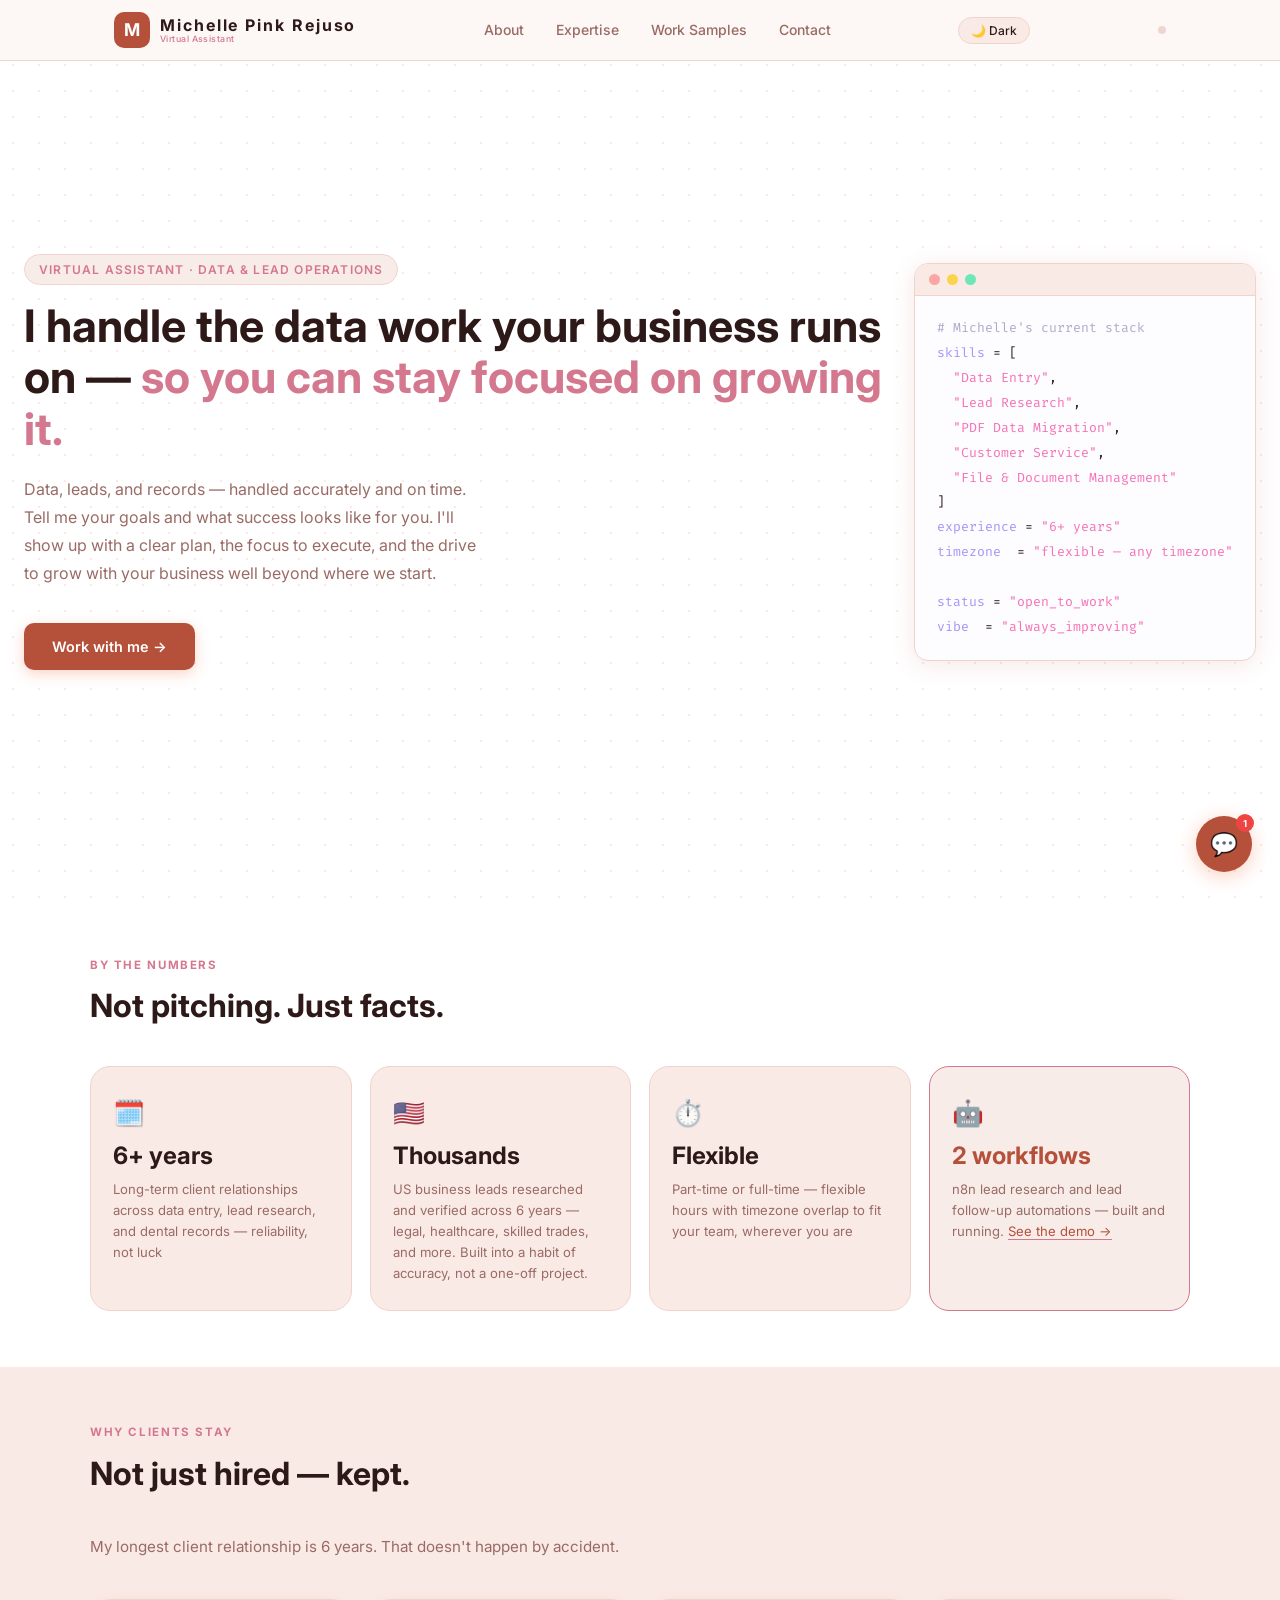
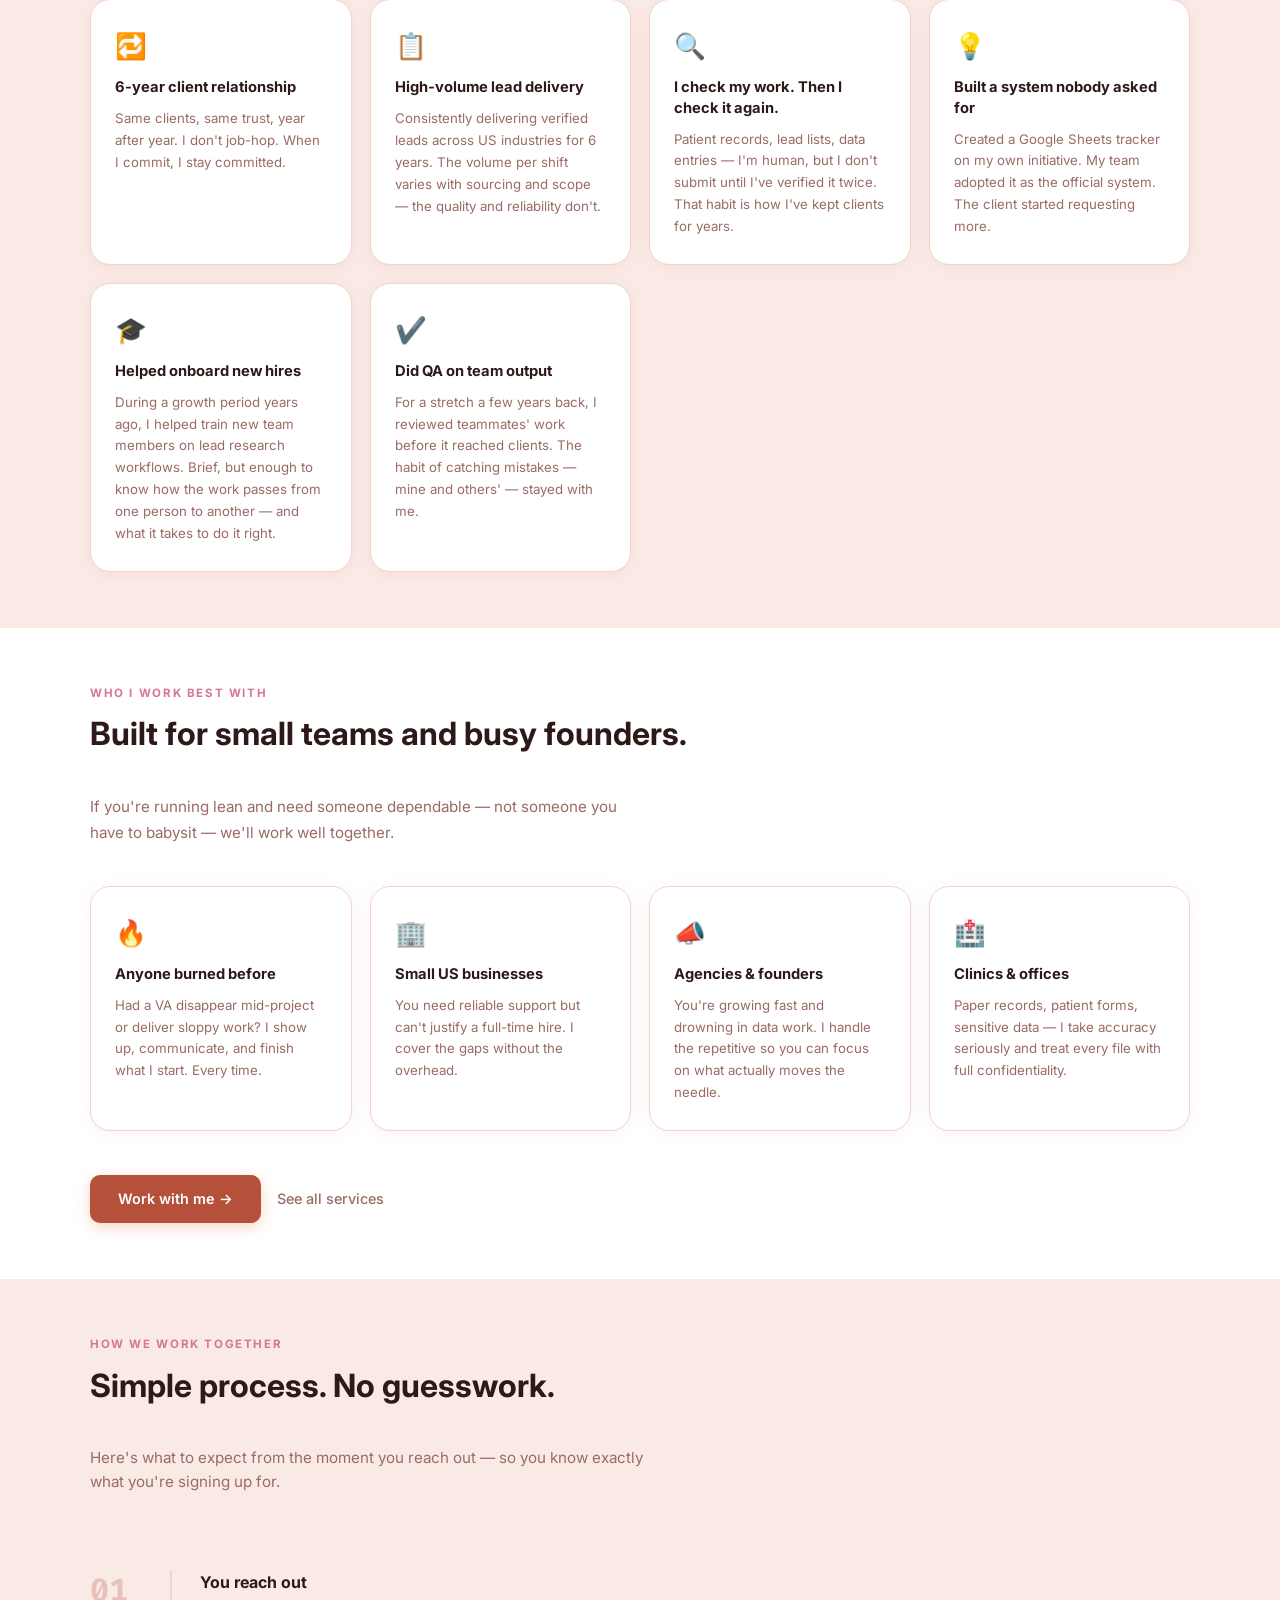
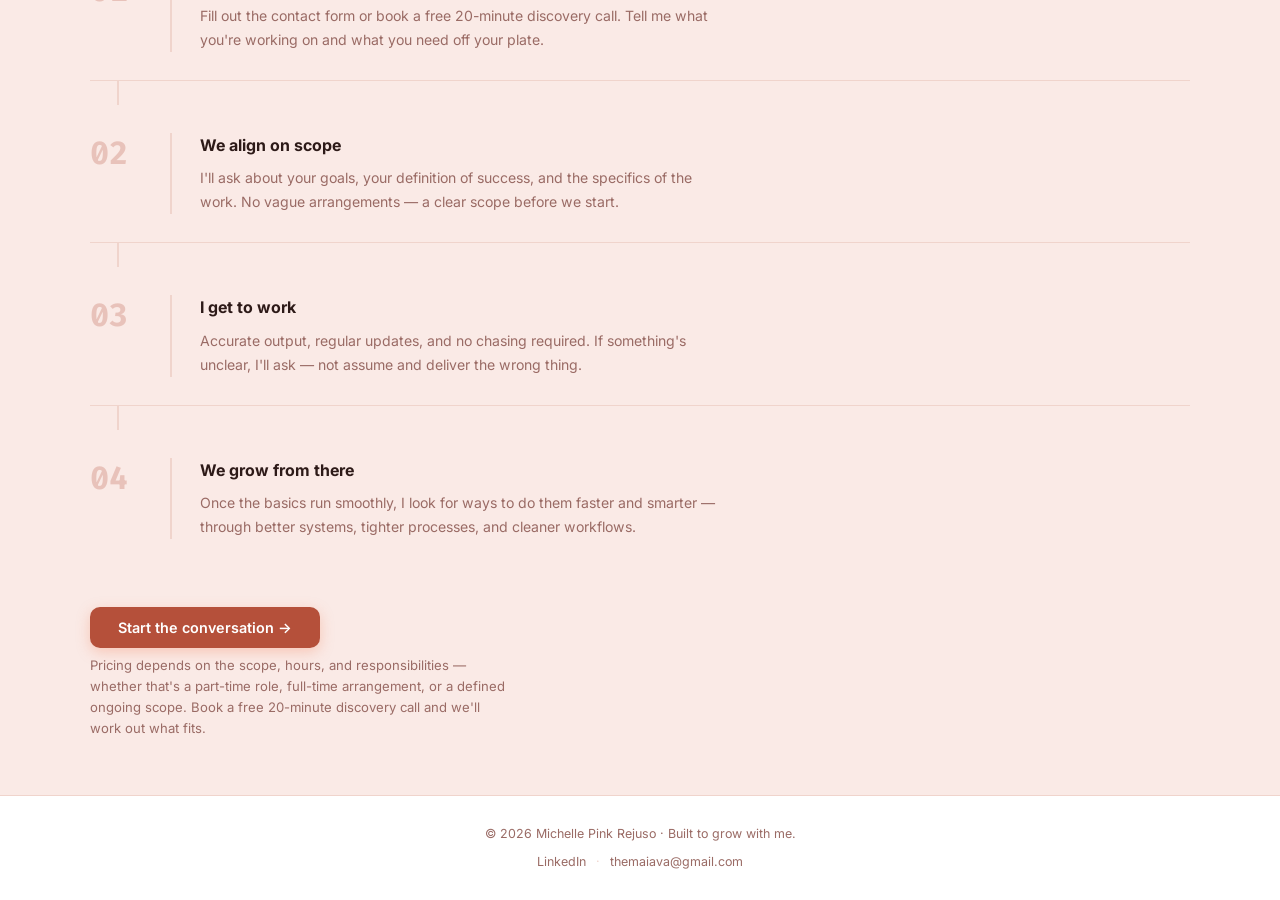
==== index.html @ 0b0278b8 "Update hero h1 copy Co-Authored-By: Claude Sonnet 4.6 <noreply@anthropic.com>" ====
﻿<!DOCTYPE html>
<html lang="en">
<head>
  <meta charset="UTF-8" />
  <meta name="viewport" content="width=device-width, initial-scale=1.0" />
  <title>Michelle Pink Rejuso — Virtual Assistant</title>
  <meta name="description" content="Virtual Assistant with 6+ years in data entry, lead research, and records management. Reliable, detail-oriented, and available for US clients. Based in the Philippines." />
  <link rel="stylesheet" href="style.css" />
  <link rel="preconnect" href="https://fonts.googleapis.com" />
  <link href="https://fonts.googleapis.com/css2?family=Inter:wght@300;400;500;600;700&family=Fira+Code:wght@400;500&display=swap" rel="stylesheet" />
  <!-- Google tag (gtag.js) -->
  <script async src="https://www.googletagmanager.com/gtag/js?id=G-F08LJ9TCK3"></script>
  <script>
    window.dataLayer = window.dataLayer || [];
    function gtag(){dataLayer.push(arguments);}
    gtag('js', new Date());
    gtag('config', 'G-F08LJ9TCK3');
  </script>
</head>
<body>

  <nav>
    <div class="nav-inner">
      <a href="index.html" class="logo">
        <span class="logo-mark">M</span>
        <span class="logo-text">
          <span class="logo-name">Michelle Pink Rejuso</span>
          <span class="logo-sub">Virtual Assistant</span>
        </span>
      </a>
      <ul>
        <li><a href="about.html">About</a></li>
        <li><a href="services.html">Expertise</a></li>
        <li><a href="works.html">Work Samples</a></li>
        <li><a href="contact.html">Contact</a></li>
      </ul>
      <button class="theme-toggle" id="theme-toggle">🌙 Dark</button>
      <button class="nav-hamburger" id="nav-hamburger" aria-label="Toggle menu">☰</button>
      <a href="journey.html" class="journey-secret-link" aria-hidden="true" tabindex="-1" title=""></a>
    </div>
  </nav>

  <section id="hero">
    <div class="hero-inner">
      <p class="hero-tag">Virtual Assistant · Data &amp; Lead Operations</p>
      <h1>I handle the data work your business runs on — <span class="accent">so you can stay focused on growing it.</span></h1>
      <p class="hero-sub">
        Data, leads, and records — handled accurately and on time. Tell me your goals and what success looks like for you.
        I'll show up with a clear plan, the focus to execute, and the drive to grow with your business well beyond where we start.
      </p>
      <div class="hero-cta">
        <a href="contact.html" class="btn-primary">Work with me →</a>
      </div>
    </div>
    <div class="hero-visual" aria-hidden="true">
      <div class="terminal">
        <div class="terminal-bar"><span></span><span></span><span></span></div>
        <pre class="terminal-body"><span class="t-comment"># Michelle's current stack</span>
<span class="t-key">skills</span> = [
  <span class="t-str">"Data Entry"</span>,
  <span class="t-str">"Lead Research"</span>,
  <span class="t-str">"PDF Data Migration"</span>,
  <span class="t-str">"Customer Service"</span>,
  <span class="t-str">"File &amp; Document Management"</span>
]
<span class="t-key">experience</span> = <span class="t-str">"6+ years"</span>
<span class="t-key">timezone</span>  = <span class="t-str">"flexible — any timezone"</span>

<span class="t-key">status</span> = <span class="t-str">"open_to_work"</span>
<span class="t-key">vibe</span>  = <span class="t-str">"always_improving"</span></pre>
      </div>
    </div>
  </section>

  <!-- BY THE NUMBERS -->
  <section id="numbers">
    <div class="section-inner">
      <p class="section-label">By the numbers</p>
      <h2>Not pitching. Just facts.</h2>
      <div class="numbers-grid">
        <div class="number-card">
          <span class="number-icon">🗓️</span>
          <span class="number-val">6+ years</span>
          <span class="number-desc">Long-term client relationships across data entry, lead research, and dental records — reliability, not luck</span>
        </div>
        <div class="number-card">
          <span class="number-icon">🇺🇸</span>
          <span class="number-val">Thousands</span>
          <span class="number-desc">US business leads researched and verified across 6 years — legal, healthcare, skilled trades, and more. Built into a habit of accuracy, not a one-off project.</span>
        </div>
        <div class="number-card">
          <span class="number-icon">⏱️</span>
          <span class="number-val">Flexible</span>
          <span class="number-desc">Part-time or full-time — flexible hours with timezone overlap to fit your team, wherever you are</span>
        </div>
        <div class="number-card accent-num-card">
          <span class="number-icon">🤖</span>
          <span class="number-val">2 workflows</span>
          <span class="number-desc">n8n lead research and lead follow-up automations — built and running. <a href="journey.html" class="inline-link">See the demo →</a></span>
        </div>
      </div>
    </div>
  </section>

  <!-- WHY CLIENTS STAY -->
  <section id="proof">
    <div class="section-inner">
      <p class="section-label">Why clients stay</p>
      <h2>Not just hired — kept.</h2>
      <p class="proof-sub">My longest client relationship is 6 years. That doesn't happen by accident.</p>
      <div class="proof-grid">

        <div class="proof-card">
          <span class="proof-icon">🔁</span>
          <h3>6-year client relationship</h3>
          <p>Same clients, same trust, year after year. I don't job-hop. When I commit, I stay committed.</p>
        </div>

        <div class="proof-card">
          <span class="proof-icon">📋</span>
          <h3>High-volume lead delivery</h3>
          <p>Consistently delivering verified leads across US industries for 6 years. The volume per shift varies with sourcing and scope — the quality and reliability don't.</p>
        </div>

        <div class="proof-card">
          <span class="proof-icon">🔍</span>
          <h3>I check my work. Then I check it again.</h3>
          <p>Patient records, lead lists, data entries — I'm human, but I don't submit until I've verified it twice. That habit is how I've kept clients for years.</p>
        </div>

        <div class="proof-card">
          <span class="proof-icon">💡</span>
          <h3>Built a system nobody asked for</h3>
          <p>Created a Google Sheets tracker on my own initiative. My team adopted it as the official system. The client started requesting more.</p>
        </div>

        <div class="proof-card">
          <span class="proof-icon">🎓</span>
          <h3>Helped onboard new hires</h3>
          <p>During a growth period years ago, I helped train new team members on lead research workflows. Brief, but enough to know how the work passes from one person to another — and what it takes to do it right.</p>
        </div>

        <div class="proof-card">
          <span class="proof-icon">✔️</span>
          <h3>Did QA on team output</h3>
          <p>For a stretch a few years back, I reviewed teammates' work before it reached clients. The habit of catching mistakes — mine and others' — stayed with me.</p>
        </div>

      </div>
    </div>
  </section>

  <!-- WHO I WORK BEST WITH -->
  <section id="fit">
    <div class="section-inner">
      <p class="section-label">Who I work best with</p>
      <h2>Built for small teams and busy founders.</h2>
      <p class="fit-sub">If you're running lean and need someone dependable — not someone you have to babysit — we'll work well together.</p>
      <div class="fit-grid">

        <div class="fit-card">
          <span class="fit-icon">🔥</span>
          <h3>Anyone burned before</h3>
          <p>Had a VA disappear mid-project or deliver sloppy work? I show up, communicate, and finish what I start. Every time.</p>
        </div>

        <div class="fit-card">
          <span class="fit-icon">🏢</span>
          <h3>Small US businesses</h3>
          <p>You need reliable support but can't justify a full-time hire. I cover the gaps without the overhead.</p>
        </div>

        <div class="fit-card">
          <span class="fit-icon">📣</span>
          <h3>Agencies &amp; founders</h3>
          <p>You're growing fast and drowning in data work. I handle the repetitive so you can focus on what actually moves the needle.</p>
        </div>

        <div class="fit-card">
          <span class="fit-icon">🏥</span>
          <h3>Clinics &amp; offices</h3>
          <p>Paper records, patient forms, sensitive data — I take accuracy seriously and treat every file with full confidentiality.</p>
        </div>

      </div>
      <div class="fit-cta">
        <a href="contact.html" class="btn-primary">Work with me →</a>
        <a href="services.html" class="btn-ghost">See all services</a>
      </div>
    </div>
  </section>

  <!-- HOW WE WORK TOGETHER -->
  <section id="process">
    <div class="section-inner">
      <p class="section-label">How we work together</p>
      <h2>Simple process. No guesswork.</h2>
      <p class="process-sub">Here's what to expect from the moment you reach out — so you know exactly what you're signing up for.</p>
      <div class="process-steps">

        <div class="process-step">
          <div class="step-num">01</div>
          <div class="step-body">
            <h3>You reach out</h3>
            <p>Fill out the contact form or book a free 20-minute discovery call. Tell me what you're working on and what you need off your plate.</p>
          </div>
        </div>

        <div class="process-connector" aria-hidden="true"></div>

        <div class="process-step">
          <div class="step-num">02</div>
          <div class="step-body">
            <h3>We align on scope</h3>
            <p>I'll ask about your goals, your definition of success, and the specifics of the work. No vague arrangements — a clear scope before we start.</p>
          </div>
        </div>

        <div class="process-connector" aria-hidden="true"></div>

        <div class="process-step">
          <div class="step-num">03</div>
          <div class="step-body">
            <h3>I get to work</h3>
            <p>Accurate output, regular updates, and no chasing required. If something's unclear, I'll ask — not assume and deliver the wrong thing.</p>
          </div>
        </div>

        <div class="process-connector" aria-hidden="true"></div>

        <div class="process-step">
          <div class="step-num">04</div>
          <div class="step-body">
            <h3>We grow from there</h3>
            <p>Once the basics run smoothly, I look for ways to do them faster and smarter — through better systems, tighter processes, and cleaner workflows.</p>
          </div>
        </div>

      </div>
      <div class="process-cta">
        <a href="contact.html" class="btn-primary">Start the conversation →</a>
        <p class="rates-note">Pricing depends on the scope, hours, and responsibilities — whether that's a part-time role, full-time arrangement, or a defined ongoing scope. Book a free 20-minute discovery call and we'll work out what fits.</p>
      </div>
    </div>
  </section>

  <footer>
    <p>© 2026 Michelle Pink Rejuso · Built to grow with me.</p>
    <p class="footer-links">
      <a href="https://www.linkedin.com/in/michelle-pink-achumbre-rejuso-9a9830146" target="_blank" rel="noopener" class="footer-link">LinkedIn</a>
      <span class="footer-sep">·</span>
      <a href="mailto:themaiava@gmail.com" class="footer-link">themaiava@gmail.com</a>
    </p>
  </footer>

  <script src="js/theme.js"></script>
  <script src="js/nav.js"></script>
  <script src="js/chatbot.js"></script>
</body>
</html>
---- style.css ----
/* === RESET & BASE === */
*, *::before, *::after { box-sizing: border-box; margin: 0; padding: 0; }

:root {
  --bg:        #ffffff;
  --bg2:       #ffffff;
  --bg3:       #faeae6;
  --border:    #f0d4cc;
  --accent:    #b5503a;
  --accent2:   #d4788f;
  --accent-bg: #f8ece9;
  --green:     #6ee7b7;
  --green-bg:  #d1fae5;
  --amber:     #fcd34d;
  --amber-bg:  #fef9c3;
  --pink:      #fca5a5;
  --pink-bg:   #fee2e2;
  --text:      #2d1a18;
  --muted:     #9a6b65;
  --radius:    14px;
  --radius-lg: 20px;
  --shadow:    0 2px 16px rgba(181, 80, 58, 0.07);
  --shadow-md: 0 4px 24px rgba(181, 80, 58, 0.13);
}

[data-theme="dark"] {
  --bg:        #1c1210;
  --bg2:       #261816;
  --bg3:       #301e1b;
  --border:    #3d2820;
  --accent:    #d4694f;
  --accent2:   #d4788f;
  --accent-bg: #2d1f1a;
  --text:      #f5ede9;
  --muted:     #b08880;
  --shadow:    0 2px 16px rgba(0,0,0,0.3);
  --shadow-md: 0 4px 24px rgba(0,0,0,0.4);
}

html { scroll-behavior: smooth; }

body {
  font-family: 'Inter', sans-serif;
  background-color: var(--bg);
  background-image: radial-gradient(circle, rgba(244, 132, 95, 0.18) 1px, transparent 1px);
  background-size: 26px 26px;
  color: var(--text);
  line-height: 1.6;
  font-size: 16px;
}
[data-theme="dark"] body {
  background-image: radial-gradient(circle, rgba(212, 105, 79, 0.12) 1px, transparent 1px);
}

a { color: inherit; text-decoration: none; }

/* === NAV === */
nav {
  position: fixed;
  top: 0; left: 0; right: 0;
  z-index: 100;
  background: rgba(253, 246, 244, 0.88);
  backdrop-filter: blur(14px);
  border-bottom: 1px solid var(--border);
  transition: background 0.3s;
}
[data-theme="dark"] nav {
  background: rgba(28, 18, 16, 0.92);
}
[data-theme="dark"] .kanban-card {
  background: #3a2420;
  border-left-width: 3px;
  border: 1px solid #4d2e28;
  border-left-width: 3px;
}
[data-theme="dark"] .done-card     { border-left-color: var(--green); }
[data-theme="dark"] .progress-card { border-left-color: var(--accent2); }
[data-theme="dark"] .next-card     { border-left-color: var(--amber); }
[data-theme="dark"] .tools-panel {
  background: #3a2420;
  border-color: #4d2e28;
}
[data-theme="dark"] .milestone-box {
  background: #3d2228;
  border-color: var(--accent2);
}
[data-theme="dark"] .tool-bar-wrap {
  background: #4d2e28;
}

.nav-inner {
  max-width: 1100px;
  margin: 0 auto;
  padding: 0 24px;
  height: 60px;
  display: flex;
  align-items: center;
  justify-content: space-between;
}

.logo {
  display: flex;
  flex-direction: row;
  align-items: center;
  gap: 10px;
  color: var(--text);
  text-decoration: none;
}
.logo-mark {
  width: 36px;
  height: 36px;
  background: var(--accent);
  color: #fff;
  border-radius: 10px;
  display: flex;
  align-items: center;
  justify-content: center;
  font-weight: 700;
  font-size: 1.1rem;
  letter-spacing: 0;
  flex-shrink: 0;
}
.logo-text {
  display: flex;
  flex-direction: column;
  line-height: 1.15;
}
.logo-name {
  font-weight: 700;
  font-size: 1rem;
  letter-spacing: 0.12em;
  color: var(--text);
}
.logo-sub {
  font-size: 0.55rem;
  font-weight: 500;
  letter-spacing: 0.05em;
  color: var(--accent2);
}

nav ul {
  list-style: none;
  display: flex;
  gap: 32px;
}

nav ul a {
  font-size: 0.875rem;
  color: var(--muted);
  transition: color 0.2s;
  font-weight: 500;
}
nav ul a:hover { color: var(--text); }

/* === SECTIONS === */
section { padding: 56px 24px; }
section:first-of-type { padding-top: 96px; }

.section-inner {
  max-width: 1100px;
  margin: 0 auto;
}

.section-label {
  font-size: 0.72rem;
  font-weight: 700;
  letter-spacing: 0.14em;
  text-transform: uppercase;
  color: var(--accent2);
  margin-bottom: 12px;
}

h2 {
  font-size: clamp(1.5rem, 3vw, 2rem);
  font-weight: 700;
  line-height: 1.25;
  margin-bottom: 40px;
  color: var(--text);
}

/* === HERO === */
#hero {
  min-height: 100vh;
  display: flex;
  align-items: center;
  padding-top: 80px;
}

#hero .section-inner {
  display: grid;
  grid-template-columns: 1fr 1fr;
  gap: 60px;
  align-items: center;
  width: 100%;
}

.hero-tag {
  font-size: 0.75rem;
  font-weight: 600;
  letter-spacing: 0.1em;
  text-transform: uppercase;
  color: var(--accent2);
  margin-bottom: 16px;
  display: inline-block;
  background: var(--accent-bg);
  border: 1px solid var(--border);
  padding: 5px 14px;
  border-radius: 20px;
}

#hero h1 {
  font-size: clamp(2rem, 4vw, 2.8rem);
  font-weight: 700;
  line-height: 1.15;
  margin-bottom: 20px;
  color: var(--text);
}

.accent { color: var(--accent2); }

.hero-sub {
  color: var(--muted);
  font-size: 1rem;
  max-width: 460px;
  margin-bottom: 36px;
  line-height: 1.75;
}

.hero-cta { display: flex; gap: 16px; flex-wrap: wrap; align-items: center; }

.journey-secret-link {
  display: block;
  width: 8px;
  height: 8px;
  border-radius: 50%;
  background: var(--accent);
  opacity: 0.2;
  flex-shrink: 0;
  transition: opacity 0.2s;
}
.journey-secret-link:hover { opacity: 0.6; }

.btn-primary {
  background: var(--accent);
  color: #fff;
  padding: 12px 28px;
  border-radius: 10px;
  font-weight: 600;
  font-size: 0.9rem;
  transition: background 0.2s, transform 0.15s, box-shadow 0.2s;
  box-shadow: 0 4px 14px rgba(244, 132, 95, 0.35);
}
.btn-primary:hover {
  background: #9a3d28;
  transform: translateY(-1px);
  box-shadow: 0 6px 20px rgba(181, 80, 58, 0.45);
}

.btn-ghost {
  color: var(--muted);
  padding: 12px 4px;
  font-size: 0.9rem;
  font-weight: 500;
  border-bottom: 1px solid transparent;
  transition: color 0.2s, border-color 0.2s;
}
.btn-ghost:hover { color: var(--text); border-color: var(--muted); }

/* === TERMINAL === */
.terminal {
  background: #fdfcff;
  border: 1.5px solid var(--border);
  border-radius: var(--radius);
  overflow: hidden;
  box-shadow: var(--shadow-md);
}

.terminal-bar {
  background: var(--bg3);
  padding: 10px 14px;
  display: flex;
  gap: 7px;
  border-bottom: 1px solid var(--border);
}
.terminal-bar span {
  width: 11px; height: 11px;
  border-radius: 50%;
}
.terminal-bar span:nth-child(1) { background: #fca5a5; }
.terminal-bar span:nth-child(2) { background: var(--amber); }
.terminal-bar span:nth-child(3) { background: var(--green); }

.terminal-body {
  font-family: 'Fira Code', monospace;
  font-size: 0.82rem;
  line-height: 1.9;
  padding: 20px 22px;
  color: var(--text);
}

.t-comment { color: #b0aac8; }
.t-key     { color: #a594f9; }
.t-str     { color: #f472b6; }

/* === ABOUT === */
#about { background: var(--bg2); }

.about-grid {
  display: grid;
  grid-template-columns: 200px 1fr 1fr;
  gap: 48px;
  align-items: start;
}

/* Photo */
.about-left { display: flex; justify-content: center; }

.photo-wrap {
  width: 170px;
  height: 170px;
  border-radius: 50%;
  overflow: hidden;
  border: 3px solid var(--border);
  flex-shrink: 0;
  box-shadow: var(--shadow);
}

.photo-wrap img {
  width: 100%;
  height: 100%;
  object-fit: cover;
  display: block;
}

.photo-placeholder {
  width: 100%;
  height: 100%;
  background: var(--accent-bg);
  display: flex;
  flex-direction: column;
  align-items: center;
  justify-content: center;
  gap: 6px;
}

.photo-initials {
  font-size: 1.6rem;
  font-weight: 700;
  color: var(--accent);
  letter-spacing: 0.05em;
}

.photo-hint {
  font-size: 0.62rem;
  color: var(--accent2);
  text-transform: uppercase;
  letter-spacing: 0.09em;
  font-weight: 600;
}

.about-intro {
  color: var(--muted);
  font-size: 1rem;
  line-height: 1.75;
  max-width: 620px;
  margin-bottom: 40px;
}

.about-text p {
  color: var(--muted);
  line-height: 1.8;
  margin-bottom: 16px;
  font-size: 0.95rem;
}

.stats-grid {
  display: grid;
  grid-template-columns: 1fr 1fr;
  gap: 14px;
}

.stat-card {
  background: var(--bg3);
  border: 1.5px solid var(--border);
  border-radius: var(--radius);
  padding: 20px;
  display: flex;
  flex-direction: column;
  gap: 4px;
}

.stat-card.accent-card {
  border-color: var(--accent2);
  background: var(--accent-bg);
}

.stat-num {
  font-size: 1.7rem;
  font-weight: 700;
  color: var(--text);
}

.accent-card .stat-num { color: var(--accent); }

.stat-label {
  font-size: 0.72rem;
  color: var(--muted);
  font-weight: 600;
  text-transform: uppercase;
  letter-spacing: 0.05em;
}

/* === SERVICES === */
.services-intro {
  color: var(--muted);
  max-width: 580px;
  line-height: 1.75;
  font-size: 0.95rem;
  margin-bottom: 40px;
}

.services-note {
  display: flex;
  align-items: flex-start;
  gap: 12px;
  background: var(--bg3);
  border: 1.5px solid var(--border);
  border-radius: var(--radius);
  padding: 16px 20px;
  margin-top: 32px;
  font-size: 0.87rem;
  color: var(--muted);
  line-height: 1.6;
}

.note-icon { font-size: 1.1rem; flex-shrink: 0; }

.services-grid {
  display: grid;
  grid-template-columns: repeat(5, 1fr);
  gap: 18px;
}

@media (max-width: 1100px) {
  .services-grid {
    grid-template-columns: repeat(3, 1fr);
  }
}

@media (max-width: 700px) {
  .services-grid {
    grid-template-columns: repeat(2, 1fr);
  }
}

@media (max-width: 480px) {
  .services-grid {
    grid-template-columns: 1fr;
  }
}

.service-card {
  background: var(--bg2);
  border: 1.5px solid var(--border);
  border-radius: var(--radius-lg);
  padding: 26px;
  display: flex;
  flex-direction: column;
  gap: 10px;
  transition: border-color 0.2s, transform 0.2s, box-shadow 0.2s;
  box-shadow: var(--shadow);
}

.service-card:hover {
  transform: translateY(-3px);
  box-shadow: var(--shadow-md);
}
.service-card.available:hover { border-color: var(--green); }
.service-card.coming:hover    { border-color: var(--amber); }
.service-card.ai:hover        { border-color: var(--accent); }

.service-icon { font-size: 1.6rem; }

.service-card h3 {
  font-size: 0.95rem;
  font-weight: 600;
  color: var(--text);
}

.service-card p {
  color: var(--muted);
  font-size: 0.85rem;
  line-height: 1.65;
  flex: 1;
}

.badge {
  display: inline-block;
  padding: 4px 12px;
  border-radius: 20px;
  font-size: 0.7rem;
  font-weight: 700;
  letter-spacing: 0.05em;
  text-transform: uppercase;
  width: fit-content;
  margin-top: 4px;
}

.available-badge  { background: var(--green-bg);  color: #059669; }
.coming-badge     { background: var(--amber-bg);  color: #b45309; }
.ai-badge         { background: var(--accent-bg); color: #c2440e; }
.building-badge   { background: var(--amber-bg);  color: #b45309; }

/* === JOURNEY === */
#journey { background: var(--bg3); }

.journey-day-badge {
  display: inline-flex;
  align-items: baseline;
  gap: 8px;
  background: var(--accent-bg);
  border: 1.5px solid var(--border);
  border-left: 4px solid var(--accent);
  border-radius: var(--radius);
  padding: 10px 18px;
  margin-bottom: 44px;
}
.journey-day-num {
  font-size: 1.4rem;
  font-weight: 700;
  color: var(--accent);
  font-family: 'Fira Code', monospace;
}
.journey-day-label {
  font-size: 0.82rem;
  color: var(--muted);
}

.journey-intro {
  color: var(--muted);
  max-width: 520px;
  margin-bottom: 20px;
  line-height: 1.7;
  font-size: 0.95rem;
}

.journey-layout {
  display: grid;
  grid-template-columns: 1fr 340px;
  gap: 28px;
  align-items: start;
  margin-bottom: 52px;
}

.progress-board h3,
.tools-panel h3,
.log-section h3 {
  font-size: 0.7rem;
  font-weight: 700;
  color: var(--muted);
  margin-bottom: 18px;
  text-transform: uppercase;
  letter-spacing: 0.1em;
}

.kanban {
  display: grid;
  grid-template-columns: repeat(3, 1fr);
  gap: 14px;
}

.kanban-col-header {
  font-size: 0.72rem;
  font-weight: 700;
  padding: 5px 10px;
  border-radius: 8px;
  margin-bottom: 12px;
  letter-spacing: 0.05em;
}

.done-header     { background: var(--green-bg); color: #059669; }
.progress-header { background: #f8b4cc; color: #7d1f45; }
.next-header     { background: var(--amber-bg);  color: #b45309; }

.kanban-cards { display: flex; flex-direction: column; gap: 10px; }

.kanban-card {
  background: var(--bg2);
  border-radius: 10px;
  padding: 14px;
  border-left: 3px solid transparent;
  font-size: 0.83rem;
  line-height: 1.5;
  color: var(--text);
  box-shadow: var(--shadow);
}

.done-card     { border-left-color: var(--green); }
.progress-card { border-left-color: var(--accent); }
.next-card     { border-left-color: var(--amber); }

.card-tag {
  display: inline-block;
  font-size: 0.65rem;
  font-weight: 700;
  text-transform: uppercase;
  letter-spacing: 0.08em;
  color: var(--muted);
  margin-bottom: 6px;
}

/* Tools panel */
.tools-panel {
  background: var(--bg2);
  border: 1.5px solid var(--border);
  border-radius: var(--radius-lg);
  padding: 26px;
  box-shadow: var(--shadow);
}

.tool-list { display: flex; flex-direction: column; gap: 16px; margin-bottom: 26px; }

.tool-row {
  display: grid;
  grid-template-columns: 1fr auto;
  gap: 8px;
  align-items: center;
}

.tool-name {
  font-size: 0.82rem;
  font-weight: 500;
  color: var(--text);
  grid-column: 1;
  grid-row: 1;
}

.tool-bar-wrap {
  grid-column: 1;
  grid-row: 2;
  background: var(--bg3);
  border-radius: 4px;
  height: 5px;
  overflow: hidden;
}

.tool-bar {
  height: 100%;
  background: linear-gradient(90deg, var(--accent), var(--accent2));
  border-radius: 4px;
  transition: width 1s ease;
}

.tool-pct {
  grid-column: 2;
  grid-row: 1 / 3;
  font-size: 0.68rem;
  color: var(--muted);
  font-weight: 600;
  white-space: nowrap;
  align-self: center;
}
.tool-status-strong {
  font-size: 0.7rem;
  font-weight: 700;
  color: var(--accent);
  background: var(--accent-bg);
  border: 1.5px solid var(--border);
  border-radius: 20px;
  padding: 3px 10px;
  white-space: nowrap;
  align-self: center;
  margin-left: auto;
}
.tool-status-active {
  font-size: 0.7rem;
  font-weight: 600;
  color: #16a34a;
  background: var(--green-bg);
  border: 1.5px solid var(--green);
  border-radius: 20px;
  padding: 3px 10px;
  white-space: nowrap;
  align-self: center;
  margin-left: auto;
}
.tool-status-learning {
  font-size: 0.7rem;
  font-weight: 600;
  color: var(--muted);
  background: var(--bg3);
  border: 1.5px solid var(--border);
  border-radius: 20px;
  padding: 3px 10px;
  white-space: nowrap;
  align-self: center;
  margin-left: auto;
}

.milestone-box {
  border: 1.5px dashed var(--accent2);
  border-radius: 12px;
  padding: 16px;
  background: var(--accent-bg);
}

.milestone-label {
  font-size: 0.68rem;
  font-weight: 700;
  text-transform: uppercase;
  letter-spacing: 0.09em;
  color: var(--accent);
  margin-bottom: 6px;
}

.milestone-text {
  font-size: 0.83rem;
  color: var(--muted);
  line-height: 1.5;
}

/* Log */
.log-section { border-top: 1.5px solid var(--border); padding-top: 40px; }

.log-entries {
  display: flex;
  flex-direction: column;
  max-height: 420px;
  overflow-y: auto;
  border: 1.5px solid var(--border);
  border-radius: var(--radius);
  padding: 20px 24px;
  background: var(--bg);
  scrollbar-width: thin;
  scrollbar-color: var(--border) transparent;
}

.log-entry {
  display: grid;
  grid-template-columns: 110px 20px 1fr;
  gap: 12px;
  align-items: start;
  padding: 18px 0;
  border-bottom: 1px solid var(--border);
}

.log-date {
  font-size: 0.72rem;
  color: var(--muted);
  font-family: 'Fira Code', monospace;
  padding-top: 2px;
  font-weight: 500;
}

.log-dot {
  width: 9px; height: 9px;
  background: var(--accent);
  border-radius: 50%;
  margin-top: 5px;
  box-shadow: 0 0 0 3px var(--accent-bg);
}

.log-content { font-size: 0.88rem; line-height: 1.6; color: var(--muted); }
.log-content strong { color: var(--text); }

.log-note {
  margin-top: 18px;
  font-size: 0.78rem;
  color: var(--muted);
  font-style: italic;
}

/* === CONTACT === */
.contact-inner { text-align: center; }
.contact-inner h2 { margin-bottom: 14px; }

.contact-sub {
  color: var(--muted);
  max-width: 460px;
  margin: 0 auto 44px;
  line-height: 1.7;
  font-size: 0.95rem;
}

.contact-links {
  display: flex;
  gap: 16px;
  justify-content: center;
  flex-wrap: wrap;
}

.contact-card {
  display: flex;
  align-items: center;
  gap: 14px;
  background: var(--bg2);
  border: 1.5px solid var(--border);
  border-radius: var(--radius);
  padding: 18px 24px;
  transition: border-color 0.2s, transform 0.2s, box-shadow 0.2s;
  text-align: left;
  min-width: 210px;
  box-shadow: var(--shadow);
}

.contact-card:hover {
  border-color: var(--accent2);
  transform: translateY(-2px);
  box-shadow: var(--shadow-md);
}

.contact-icon { font-size: 1.3rem; }

.contact-card strong { display: block; font-size: 0.88rem; margin-bottom: 2px; color: var(--text); }
.contact-card p { font-size: 0.76rem; color: var(--muted); }

/* === FOOTER === */
footer {
  text-align: center;
  padding: 28px 24px;
  border-top: 1.5px solid var(--border);
  font-size: 0.78rem;
  color: var(--muted);
  background: var(--bg2);
}
.footer-links {
  margin-top: 8px;
  display: flex;
  justify-content: center;
  align-items: center;
  gap: 10px;
}
.footer-link {
  color: var(--muted);
  text-decoration: none;
  transition: color 0.15s;
}
.footer-link:hover { color: var(--accent, #f4845f); }
.footer-sep { color: var(--border); }

/* === CONTACT PAGE === */
.contact-page-grid {
  display: grid;
  grid-template-columns: 1fr 340px;
  gap: 40px;
  align-items: start;
}

.form-heading {
  font-size: 0.75rem;
  font-weight: 700;
  text-transform: uppercase;
  letter-spacing: 0.1em;
  color: var(--muted);
  margin-bottom: 20px;
}

/* Form */
.contact-form { display: flex; flex-direction: column; gap: 20px; }

.form-row { display: flex; gap: 16px; }
.form-row.two-col > * { flex: 1; }

.form-group { display: flex; flex-direction: column; gap: 7px; }

.form-group label {
  font-size: 0.82rem;
  font-weight: 600;
  color: var(--text);
}

.required { color: var(--accent); }
.optional { color: var(--muted); font-weight: 400; font-size: 0.75rem; }

.form-group input,
.form-group textarea {
  background: var(--bg2);
  border: 1.5px solid var(--border);
  border-radius: 10px;
  padding: 11px 14px;
  font-size: 0.87rem;
  font-family: 'Inter', sans-serif;
  color: var(--text);
  outline: none;
  transition: border-color 0.2s, box-shadow 0.2s;
  width: 100%;
}

.form-group input::placeholder,
.form-group textarea::placeholder { color: #c4a99e; }

.form-group input:focus,
.form-group textarea:focus {
  border-color: var(--accent);
  box-shadow: 0 0 0 3px rgba(244, 132, 95, 0.12);
}

.form-group textarea { resize: vertical; min-height: 130px; }

/* Dropdown */
.form-group select {
  background: var(--bg2);
  border: 1.5px solid var(--border);
  border-radius: 10px;
  padding: 11px 14px;
  font-size: 0.87rem;
  font-family: 'Inter', sans-serif;
  color: var(--text);
  outline: none;
  transition: border-color 0.2s, box-shadow 0.2s;
  width: 100%;
  cursor: pointer;
  appearance: none;
  background-image: url("data:image/svg+xml,%3Csvg xmlns='http://www.w3.org/2000/svg' width='16' height='16' viewBox='0 0 24 24' fill='none' stroke='%239a7b72' stroke-width='2'%3E%3Cpolyline points='6 9 12 15 18 9'%3E%3C/polyline%3E%3C/svg%3E");
  background-repeat: no-repeat;
  background-position: right 14px center;
  padding-right: 40px;
}

.form-group select:focus {
  border-color: var(--accent);
  box-shadow: 0 0 0 3px rgba(244, 132, 95, 0.12);
}

.form-group select option[value=""][disabled] { color: #c4a99e; }

.form-submit { align-self: flex-start; margin-top: 4px; }

.form-success {
  display: none;
  background: var(--green-bg);
  border: 1.5px solid var(--green);
  color: #065f46;
  border-radius: 12px;
  padding: 16px 20px;
  font-size: 0.88rem;
  font-weight: 600;
}

/* Sidebar */
.contact-sidebar { display: flex; flex-direction: column; gap: 20px; }

.sidebar-block { display: flex; flex-direction: column; }

.contact-links-stack { display: flex; flex-direction: column; gap: 10px; }

.contact-links-stack .contact-card { min-width: unset; }

/* Availability card */
.availability-card {
  background: var(--bg2);
  border: 1.5px solid var(--border);
  border-radius: var(--radius-lg);
  padding: 24px;
  display: flex;
  flex-direction: column;
  gap: 14px;
}

.avail-schedule {
  display: flex;
  flex-direction: column;
  gap: 6px;
}

.avail-row {
  display: flex;
  align-items: center;
  justify-content: space-between;
  padding: 6px 0;
  border-bottom: 1px solid var(--border);
  font-size: 0.83rem;
}

.avail-row:last-child { border-bottom: none; }

.avail-row.off .avail-day,
.avail-row.off .avail-hours {
  color: var(--muted);
}

.avail-days {
  display: flex;
  align-items: center;
  gap: 8px;
}

.avail-day { font-weight: 500; }

.avail-hours {
  color: var(--muted);
  font-size: 0.78rem;
}

.avail-dot {
  width: 8px;
  height: 8px;
  border-radius: 50%;
  flex-shrink: 0;
}

.avail-dot.green {
  background: #22c55e;
  box-shadow: 0 0 0 3px #dcfce7;
}

.avail-dot.grey {
  background: #cbd5e1;
  box-shadow: 0 0 0 3px #f1f5f9;
}

[data-theme="dark"] .avail-dot.green {
  box-shadow: 0 0 0 3px rgba(34, 197, 94, 0.2);
}

[data-theme="dark"] .avail-dot.grey {
  background: #475569;
  box-shadow: 0 0 0 3px rgba(71, 85, 105, 0.2);
}

.avail-tz {
  font-size: 0.72rem;
  color: var(--muted);
  margin-top: 4px;
}

/* AI assistant availability card */
.ai-avail-card {
  background: var(--bg2);
  border: 1.5px solid var(--border);
  border-radius: var(--radius-lg);
  padding: 20px 24px;
  display: flex;
  flex-direction: column;
  gap: 8px;
}

.ai-avail-top {
  display: flex;
  align-items: center;
  gap: 10px;
  margin-bottom: 4px;
}

.ai-avail-icon { font-size: 1.4rem; }

.ai-avail-card strong {
  font-size: 0.9rem;
  font-weight: 700;
  color: var(--text);
}

.ai-avail-card p {
  font-size: 0.8rem;
  color: var(--muted);
  line-height: 1.55;
  margin: 0;
}

/* Book a call card */
.book-call-card {
  background: var(--accent-bg);
  border: 1.5px solid var(--accent2);
  border-radius: var(--radius-lg);
  padding: 24px;
  display: flex;
  flex-direction: column;
  gap: 10px;
  text-align: center;
  align-items: center;
}

.book-call-icon { font-size: 2rem; }

.book-call-card h3 {
  font-size: 1rem;
  font-weight: 700;
  color: var(--text);
  margin: 0;
}

.book-call-card p {
  font-size: 0.83rem;
  color: var(--muted);
  line-height: 1.6;
  margin: 0;
}

.book-call-btn { width: 100%; text-align: center; }

.book-call-note {
  font-size: 0.72rem !important;
  color: var(--muted) !important;
}

/* Response card */
.response-card {
  background: var(--bg2);
  border: 1.5px solid var(--border);
  border-radius: var(--radius);
  padding: 16px 18px;
  display: flex;
  align-items: center;
  gap: 12px;
}

.response-dot {
  width: 10px;
  height: 10px;
  border-radius: 50%;
  background: var(--green);
  flex-shrink: 0;
  box-shadow: 0 0 0 3px var(--green-bg);
}

.response-card strong { display: block; font-size: 0.85rem; margin-bottom: 3px; }
.response-card p { font-size: 0.75rem; color: var(--muted); }

/* Responsive contact page */
@media (max-width: 900px) {
  .contact-page-grid { grid-template-columns: 1fr; }
  .form-row.two-col { flex-direction: column; }
  .checkbox-grid { grid-template-columns: 1fr; }
}

/* Services page CTA */
.services-cta {
  margin-top: 48px;
  text-align: center;
  display: flex;
  flex-direction: column;
  align-items: center;
  gap: 16px;
}
.services-cta p { color: var(--muted); font-size: 0.95rem; }

/* === WORKS PAGE === */
.nav-active { color: var(--text) !important; }

#works-hero { padding-top: 80px; padding-bottom: 0; }

.works-title {
  font-size: clamp(1.8rem, 3.5vw, 2.4rem);
  font-weight: 700;
  margin-bottom: 16px;
  color: var(--text);
}

.works-intro {
  color: var(--muted);
  max-width: 500px;
  line-height: 1.7;
  margin-bottom: 32px;
  font-size: 0.95rem;
}

.filter-tabs { display: flex; gap: 10px; flex-wrap: wrap; }

.filter-btn {
  background: var(--bg2);
  border: 1.5px solid var(--border);
  color: var(--muted);
  padding: 7px 18px;
  border-radius: 20px;
  font-size: 0.82rem;
  font-weight: 600;
  cursor: pointer;
  transition: all 0.2s;
  font-family: 'Inter', sans-serif;
}

.filter-btn:hover { color: var(--text); border-color: var(--accent2); }
.filter-btn.active {
  background: var(--accent);
  border-color: var(--accent);
  color: #fff;
  box-shadow: 0 3px 10px rgba(244, 132, 95, 0.3);
}

#works-grid-section { padding-top: 44px; }

.works-grid {
  display: grid;
  grid-template-columns: repeat(auto-fill, minmax(290px, 1fr));
  gap: 20px;
}

.work-card {
  background: var(--bg2);
  border: 1.5px solid var(--border);
  border-radius: var(--radius-lg);
  padding: 26px;
  display: flex;
  flex-direction: column;
  gap: 12px;
  transition: border-color 0.2s, transform 0.2s, box-shadow 0.2s;
  box-shadow: var(--shadow);
}

.work-card:hover {
  transform: translateY(-3px);
  box-shadow: var(--shadow-md);
  border-color: var(--accent2);
}

.placeholder-card { opacity: 0.9; }

.work-card-top {
  display: flex;
  align-items: center;
  justify-content: space-between;
}

.work-icon { font-size: 1.5rem; }

.work-status {
  font-size: 0.68rem;
  font-weight: 700;
  padding: 4px 10px;
  border-radius: 20px;
  text-transform: uppercase;
  letter-spacing: 0.05em;
}

.work-card h3 { font-size: 0.95rem; font-weight: 600; color: var(--text); }

.work-card p {
  color: var(--muted);
  font-size: 0.85rem;
  line-height: 1.65;
  flex: 1;
}

.work-tags { display: flex; flex-wrap: wrap; gap: 7px; margin-top: 4px; }

.tag {
  background: var(--bg3);
  border: 1px solid var(--border);
  color: var(--muted);
  font-size: 0.7rem;
  font-weight: 600;
  padding: 3px 10px;
  border-radius: 12px;
}

.work-link {
  display: inline-flex;
  align-items: center;
  gap: 6px;
  font-size: 0.82rem;
  font-weight: 600;
  color: var(--accent);
  margin-top: 4px;
  transition: gap 0.2s;
}
.work-link:hover { gap: 10px; }

.add-card {
  border-style: dashed;
  align-items: center;
  justify-content: center;
  text-align: center;
  color: var(--muted);
  min-height: 150px;
  opacity: 0.5;
  font-size: 0.85rem;
}

.add-icon { font-size: 1.8rem; color: var(--border); margin-bottom: 8px; }

.empty-state {
  text-align: center;
  padding: 60px 0;
  color: var(--muted);
  font-size: 0.9rem;
}

#works-cta { background: var(--bg3); }

.works-cta-inner { text-align: center; max-width: 520px; margin: 0 auto; }
.works-cta-inner h2 { margin-bottom: 12px; }
.works-cta-inner p { color: var(--muted); margin-bottom: 28px; line-height: 1.7; font-size: 0.95rem; }

.inline-link {
  color: var(--accent);
  border-bottom: 1px solid var(--accent2);
  transition: border-color 0.2s;
}
.inline-link:hover { border-color: var(--accent); }

/* === BY THE NUMBERS === */
#numbers { background: var(--bg2); }

.numbers-grid {
  display: grid;
  grid-template-columns: repeat(auto-fit, minmax(200px, 1fr));
  gap: 18px;
  margin-top: 8px;
}

.number-card {
  background: var(--bg3);
  border: 1.5px solid var(--border);
  border-radius: var(--radius-lg);
  padding: 26px 22px;
  display: flex;
  flex-direction: column;
  gap: 8px;
  transition: transform 0.2s, box-shadow 0.2s;
}

.number-card:hover {
  transform: translateY(-3px);
  box-shadow: var(--shadow-md);
}

.accent-num-card {
  border-color: var(--accent2);
  background: var(--accent-bg);
}

.number-icon { font-size: 1.6rem; }

.number-val {
  font-size: 1.5rem;
  font-weight: 700;
  color: var(--text);
  line-height: 1.2;
}

.accent-num-card .number-val { color: var(--accent); }

.number-desc {
  font-size: 0.82rem;
  color: var(--muted);
  line-height: 1.6;
}

/* === HOW I WORK === */
#process { background: var(--bg3); }

.process-steps {
  display: flex;
  flex-direction: column;
  gap: 0;
}

.process-step {
  display: grid;
  grid-template-columns: 60px 1fr;
  gap: 24px;
  align-items: start;
  padding: 28px 0;
  border-bottom: 1.5px solid var(--border);
}

.process-step:last-child { border-bottom: none; }

.process-num {
  font-size: 2rem;
  font-weight: 700;
  color: var(--border);
  font-family: 'Fira Code', monospace;
  line-height: 1.3;
}

.process-body h3 {
  font-size: 1rem;
  font-weight: 600;
  color: var(--text);
  margin-bottom: 8px;
}

.process-body p {
  font-size: 0.88rem;
  color: var(--muted);
  line-height: 1.7;
}

/* === CASE STUDY CARD === */
.case-study-card { border-color: var(--accent2); }

.case-study-results {
  display: flex;
  flex-direction: column;
  gap: 8px;
  background: var(--bg3);
  border-radius: 10px;
  padding: 14px;
  margin-top: 4px;
}

.result-item {
  display: grid;
  grid-template-columns: 70px 1fr;
  gap: 10px;
  font-size: 0.8rem;
  line-height: 1.5;
}

.result-label {
  font-weight: 700;
  color: var(--accent);
  text-transform: uppercase;
  font-size: 0.68rem;
  letter-spacing: 0.06em;
  padding-top: 1px;
}

.result-val { color: var(--muted); }

/* === HAMBURGER NAV === */
.nav-hamburger {
  display: none;
  background: none;
  border: 1.5px solid var(--border);
  border-radius: 8px;
  padding: 5px 10px;
  font-size: 1.1rem;
  cursor: pointer;
  color: var(--text);
  line-height: 1;
  transition: background 0.15s;
  font-family: inherit;
}
.nav-hamburger:hover { background: var(--bg3); }

/* === RESPONSIVE === */
@media (max-width: 900px) {
  #hero .section-inner { grid-template-columns: 1fr; }
  .hero-visual { display: none; }
  .about-grid { grid-template-columns: 1fr; }
  .about-left { justify-content: flex-start; }
  .journey-layout { grid-template-columns: 1fr; }
  .kanban { grid-template-columns: 1fr; }
}

@media (max-width: 768px) {
  .nav-hamburger { display: block; }
  .theme-toggle { display: none; }

  nav ul {
    display: none;
    flex-direction: column;
    position: absolute;
    top: 60px;
    left: 0;
    right: 0;
    background: var(--bg);
    border-bottom: 1.5px solid var(--border);
    padding: 16px 24px 20px;
    gap: 0;
    box-shadow: var(--shadow-md);
    z-index: 99;
  }
  nav ul.nav-open { display: flex; }
  nav ul li { border-bottom: 1px solid var(--border); }
  nav ul li:last-child { border-bottom: none; }
  nav ul li a {
    display: block;
    padding: 13px 0;
    font-size: 0.95rem;
    font-weight: 500;
    color: var(--text);
  }
  nav ul li a:hover,
  nav ul li a.nav-active { color: var(--accent); }
}

@media (max-width: 600px) {
  .stats-grid { grid-template-columns: 1fr 1fr; }
  .contact-links { flex-direction: column; align-items: center; }
  .numbers-grid { grid-template-columns: 1fr 1fr; }
  .proof-grid { grid-template-columns: 1fr; }
  .fit-grid { grid-template-columns: 1fr; }
}

/* === CALL DEMO === */
#call-demo-section { background: var(--bg2); }

.call-demo-card {
  background: var(--bg);
  border: 1.5px solid var(--border);
  border-radius: var(--radius-lg);
  padding: 36px;
  display: grid;
  grid-template-columns: 1fr 1fr;
  gap: 40px;
  align-items: start;
  box-shadow: var(--shadow-md);
}

.call-input-group {
  display: flex;
  flex-direction: column;
  gap: 7px;
  margin-bottom: 18px;
}

.call-input-group label {
  font-size: 0.82rem;
  font-weight: 600;
  color: var(--text);
}

.call-input-group input,
.call-input-group textarea {
  background: var(--bg2);
  border: 1.5px solid var(--border);
  border-radius: 10px;
  padding: 11px 14px;
  font-size: 0.87rem;
  font-family: 'Inter', sans-serif;
  color: var(--text);
  outline: none;
  transition: border-color 0.2s;
  width: 100%;
  resize: vertical;
}

.call-input-group input:focus,
.call-input-group textarea:focus {
  border-color: var(--accent2);
}

.call-input-group input::placeholder,
.call-input-group textarea::placeholder { color: var(--muted); opacity: 0.7; }

.option-pills {
  display: flex;
  flex-wrap: wrap;
  gap: 8px;
}

.option-pill {
  background: var(--bg2);
  border: 1.5px solid var(--border);
  border-radius: 20px;
  padding: 7px 16px;
  font-size: 0.82rem;
  font-weight: 600;
  color: var(--muted);
  cursor: pointer;
  font-family: 'Inter', sans-serif;
  transition: all 0.2s;
}

.option-pill:hover {
  border-color: var(--accent2);
  color: var(--text);
}

.option-pill.active {
  background: var(--accent2);
  border-color: var(--accent2);
  color: #fff;
}

[data-theme="dark"] .option-pill { background: #1c1210; border-color: #3d2820; }
[data-theme="dark"] .option-pill.active { background: var(--accent2); border-color: var(--accent2); }

.call-demo-actions { display: flex; gap: 12px; align-items: center; margin-top: 4px; }

.call-stop-btn {
  background: transparent;
  border: 1.5px solid var(--border);
  border-radius: 10px;
  padding: 11px 20px;
  font-size: 0.87rem;
  font-weight: 600;
  color: var(--muted);
  cursor: pointer;
  font-family: 'Inter', sans-serif;
  transition: border-color 0.2s, color 0.2s;
}
.call-stop-btn:hover { border-color: var(--accent); color: var(--accent); }

.call-transcript-wrap {
  background: var(--bg3);
  border: 1.5px solid var(--border);
  border-radius: var(--radius);
  padding: 20px;
  min-height: 200px;
  display: flex;
  flex-direction: column;
  gap: 14px;
}

.call-status {
  display: flex;
  align-items: center;
  gap: 8px;
  font-size: 0.75rem;
  font-weight: 600;
  color: var(--accent2);
  text-transform: uppercase;
  letter-spacing: 0.08em;
}

.call-dot {
  width: 8px;
  height: 8px;
  border-radius: 50%;
  background: var(--accent2);
  animation: pulse 1.2s ease-in-out infinite;
}

@keyframes pulse {
  0%, 100% { opacity: 1; transform: scale(1); }
  50% { opacity: 0.4; transform: scale(0.8); }
}

.call-transcript {
  display: flex;
  flex-direction: column;
  gap: 10px;
  font-size: 0.85rem;
  line-height: 1.6;
}

.transcript-line {
  display: flex;
  gap: 10px;
  align-items: flex-start;
  opacity: 0;
  transform: translateY(6px);
  transition: opacity 0.4s ease, transform 0.4s ease;
}

.transcript-line.visible {
  opacity: 1;
  transform: translateY(0);
}

.transcript-speaker {
  font-weight: 700;
  font-size: 0.72rem;
  text-transform: uppercase;
  letter-spacing: 0.06em;
  white-space: nowrap;
  padding-top: 2px;
  min-width: 48px;
}

.speaker-agent { color: var(--accent); }
.speaker-caller { color: var(--accent2); }

.transcript-text { color: var(--text); }

.live-divider {
  text-align: center;
  font-size: 0.75rem;
  color: var(--muted);
  margin: 16px 0;
  letter-spacing: 0.08em;
}

.btn-live {
  width: 100%;
  background: transparent;
  border: 2px dashed var(--accent2);
  border-radius: 10px;
  padding: 12px 20px;
  font-size: 0.9rem;
  font-weight: 600;
  color: var(--accent2);
  cursor: pointer;
  font-family: 'Inter', sans-serif;
  transition: background 0.2s, color 0.2s;
}
.btn-live:hover { background: var(--accent2); color: #fff; }

.live-hint {
  font-size: 0.75rem;
  color: var(--muted);
  text-align: center;
  margin-top: 8px;
  line-height: 1.5;
}
.live-hint span { opacity: 0.6; }

.mic-panel {
  display: flex;
  flex-direction: column;
  align-items: center;
  gap: 8px;
  padding: 16px 0 4px;
  border-top: 1px solid var(--border);
  margin-top: 8px;
}

.mic-btn {
  width: 56px;
  height: 56px;
  border-radius: 50%;
  border: 2px solid var(--accent2);
  background: var(--accent-bg);
  font-size: 1.4rem;
  cursor: pointer;
  transition: background 0.2s, transform 0.15s, box-shadow 0.2s;
  display: flex;
  align-items: center;
  justify-content: center;
}
.mic-btn:hover { background: var(--accent2); transform: scale(1.07); }
.mic-btn.listening {
  background: var(--accent2);
  box-shadow: 0 0 0 8px rgba(212,120,143,0.2);
  animation: mic-pulse 1.2s ease-in-out infinite;
}
.mic-btn.disabled { opacity: 0.4; cursor: not-allowed; pointer-events: none; }

@keyframes mic-pulse {
  0%, 100% { box-shadow: 0 0 0 4px rgba(212,120,143,0.3); }
  50%       { box-shadow: 0 0 0 12px rgba(212,120,143,0.1); }
}

.mic-hint-text {
  font-size: 0.75rem;
  color: var(--muted);
  font-weight: 500;
}

.interim-text {
  font-size: 0.82rem;
  color: var(--accent2);
  font-style: italic;
  text-align: center;
  min-height: 1.2em;
  padding: 0 8px;
  opacity: 0.85;
}

[data-theme="dark"] .call-demo-card { background: #261816; }
[data-theme="dark"] .call-input-group input,
[data-theme="dark"] .call-input-group textarea { background: #1c1210; border-color: #3d2820; }
[data-theme="dark"] .call-transcript-wrap { background: #1c1210; border-color: #3d2820; }

@media (max-width: 900px) {
  .call-demo-card { grid-template-columns: 1fr; }
}

/* === THEME TOGGLE === */
.theme-toggle {
  background: var(--bg3);
  border: 1.5px solid var(--border);
  border-radius: 20px;
  padding: 5px 12px;
  font-size: 0.9rem;
  cursor: pointer;
  color: var(--text);
  transition: background 0.2s, border-color 0.2s;
  display: flex;
  align-items: center;
  gap: 5px;
  font-family: 'Inter', sans-serif;
  font-weight: 500;
  font-size: 0.75rem;
}
.theme-toggle:hover {
  border-color: var(--accent2);
}

/* === ANIMATIONS === */
@keyframes fadeUp {
  from { opacity: 0; transform: translateY(18px); }
  to   { opacity: 1; transform: translateY(0); }
}

.fade-up {
  opacity: 0;
  animation: fadeUp 0.5s ease forwards;
}

.sample-wrap img {
  max-width: 100%;
  height: auto;
  border-radius: 8px;
}

.speaker-maia { color: var(--accent); 
}
[data-theme="dark"] .service-card {
  background: #2d1f1c;
  border-color: #4d2e28;
}

[data-theme="dark"] .service-deliverables {
  background: #261816;
}

[data-theme="dark"] .training-card {
  background: #2d1f1c;
  border-color: #3d2820;
}

[data-theme="dark"] .training-section {
  background: #261816;
  border-color: #3d2820;
}
.about-text p strong {
  color: var(--accent);
  font-weight: 700;
}

.about-goal-line {
  background: var(--accent-bg);
  border-left: 4px solid var(--accent);
  border-radius: 8px;
  padding: 14px 18px;
  margin: 4px 0;
}

.about-goal-line strong {
  color: var(--accent);
  font-size: 1rem;
  line-height: 1.6;
}

.about-cta-inline {
  display: inline-block;
  margin-top: 6px;
  font-size: 0.88rem;
  padding: 10px 22px;
}

/* === SERVICES PAGE === */
.services-rate-line { font-size: 0.82rem; color: var(--muted); margin: 20px 0 40px; padding: 12px 16px; background: var(--bg3); border-radius: 8px; border-left: 3px solid var(--accent); line-height: 1.6; }
.services-rate-line strong { color: var(--accent); }
.services-section-header { display: flex; align-items: center; gap: 10px; margin-bottom: 24px; }
.services-section-header--spaced { margin-top: 56px; }
.services-section-dot { width: 10px; height: 10px; border-radius: 50%; flex-shrink: 0; }
.available-dot { background: #22c55e; }
.coming-dot    { background: #f59e0b; }
.training-dot  { background: #8b5cf6; }
.services-section-title { font-size: 1rem; font-weight: 700; color: var(--text); }
.services-section-sub { font-size: 0.75rem; color: var(--muted); }
.service-card-top { display: flex; align-items: center; justify-content: space-between; }
.service-card.coming { border-style: dashed; opacity: 0.82; }
.service-deliverables { background: var(--bg3); border-radius: 8px; padding: 14px 16px; margin-top: 4px; }
.deliverables-label { font-size: 0.68rem; font-weight: 700; text-transform: uppercase; letter-spacing: 0.08em; color: var(--accent); margin-bottom: 8px; }
.service-deliverables ul { list-style: none; padding: 0; margin: 0; display: flex; flex-direction: column; gap: 5px; }
.service-deliverables ul li { font-size: 0.78rem; color: var(--text); padding-left: 16px; position: relative; line-height: 1.5; }
.service-deliverables ul li::before { content: '✓'; position: absolute; left: 0; color: #22c55e; font-weight: 700; font-size: 0.72rem; }
.service-good-for { font-size: 0.74rem; color: var(--muted); line-height: 1.5; margin-top: auto; padding-top: 4px; }
.service-note { font-size: 0.74rem; color: var(--muted); line-height: 1.5; margin-top: 10px; padding: 8px 12px; border-left: 3px solid var(--border); }
.good-for-label { font-weight: 700; color: var(--text); margin-right: 4px; }
.coming-grid .service-card { padding: 22px; }
.services-cta { display: flex; gap: 12px; margin-top: 48px; flex-wrap: wrap; }
.training-section { margin-top: 56px; border: 1.5px solid #ede9fe; border-radius: 14px; padding: 32px; background: var(--bg3); }
.training-intro { font-size: 0.85rem; color: var(--muted); line-height: 1.65; margin: 10px 0 28px; max-width: 640px; }
.training-grid { display: grid; grid-template-columns: repeat(auto-fill, minmax(220px, 1fr)); gap: 14px; }
.training-card { background: var(--bg); border: 1.5px solid #ede9fe; border-radius: 10px; padding: 18px; display: flex; flex-direction: column; gap: 8px; }
.training-card-top { display: flex; align-items: center; gap: 10px; }
.training-card-icon { font-size: 1.4rem; }
.training-card-title { font-size: 0.9rem; font-weight: 700; color: var(--text); }
.training-card-desc { font-size: 0.78rem; color: var(--muted); line-height: 1.55; }
.training-note { margin-top: 24px; font-size: 0.8rem; color: var(--muted); font-style: italic; }

/* === WORKS PAGE === */
.sample-wrap { margin-top: 12px; border: 1.5px solid var(--border); border-radius: 10px; overflow: hidden; }
.sample-label { font-size: 0.72rem; font-weight: 600; color: var(--text); background: var(--bg3); padding: 8px 14px; border-bottom: 1.5px solid var(--border); margin: 0 !important; }
.sample-note { font-weight: 400; color: var(--muted); font-size: 0.68rem; }
.sample-table-wrap { overflow-x: auto; padding: 0; }
.sample-table { width: 100%; border-collapse: collapse; font-size: 0.72rem; font-family: 'Fira Code', monospace; }
.sample-table th { background: var(--bg3); color: var(--muted); font-weight: 600; text-align: left; padding: 7px 12px; border-bottom: 1.5px solid var(--border); white-space: nowrap; }
.sample-table td { padding: 7px 12px; color: var(--text); border-bottom: 1px solid var(--border); white-space: nowrap; }
.sample-table tr:last-child td { border-bottom: none; }
.sample-table tr:hover td { background: var(--bg3); }
.process-flow { display: flex; align-items: flex-start; gap: 6px; padding: 14px; flex-wrap: wrap; }
.flow-step { display: flex; flex-direction: column; align-items: center; gap: 6px; flex: 1; min-width: 80px; text-align: center; }
.flow-icon { font-size: 1.4rem; width: 44px; height: 44px; background: var(--bg3); border: 1.5px solid var(--border); border-radius: 10px; display: flex; align-items: center; justify-content: center; }
.flow-text { font-size: 0.68rem; color: var(--muted); line-height: 1.4; }
.flow-arrow { font-size: 1rem; color: var(--accent); font-weight: 700; margin-top: 12px; flex-shrink: 0; }

/* === CONTACT PAGE === */
.consent-box { background: var(--bg3); border: 1.5px solid var(--border); border-radius: 8px; padding: 14px 16px; margin-bottom: 4px; }
.consent-label { display: flex; align-items: flex-start; gap: 10px; cursor: pointer; }
.consent-label input[type="checkbox"] { margin-top: 3px; flex-shrink: 0; width: 15px; height: 15px; accent-color: var(--accent); cursor: pointer; }
.consent-text { font-size: 0.76rem; color: var(--muted); line-height: 1.6; }
.consent-label:has(input:checked) .consent-text { color: var(--text); }
.form-success {
  display: none;
  flex-direction: column;
  align-items: flex-start;
  gap: 14px;
  padding: 32px;
  background: var(--bg);
  border: 1.5px solid var(--border);
  border-left: 4px solid #22c55e;
  border-radius: 12px;
  animation: fadeIn 0.4s ease;
}
@keyframes fadeIn {
  from { opacity: 0; transform: translateY(8px); }
  to   { opacity: 1; transform: translateY(0); }
}
.success-icon { font-size: 2rem; }
.success-heading { font-size: 1.1rem; font-weight: 700; color: var(--text); margin: 0; }
.success-body { font-size: 0.84rem; color: var(--muted); line-height: 1.7; margin: 0; }
.success-body strong { color: var(--text); font-weight: 600; }
.success-note { font-size: 0.82rem; font-weight: 600; color: var(--accent); margin: 0; }

/* === ABOUT PAGE === */
.cred-grid { display: flex; flex-wrap: wrap; gap: 20px; margin-top: 32px; }
.cred-card {
  display: flex;
  gap: 20px;
  align-items: flex-start;
  background: var(--bg2);
  border: 1.5px solid var(--border);
  border-left: 4px solid var(--accent);
  border-radius: 12px;
  padding: 24px;
  max-width: 520px;
}
.cred-icon { font-size: 2rem; flex-shrink: 0; }
.cred-body { display: flex; flex-direction: column; gap: 8px; }
.cred-title { font-size: 1rem; font-weight: 700; color: var(--text); }
.cred-issuer { font-size: 0.78rem; color: var(--muted); }
.cred-badge { font-size: 0.72rem; font-weight: 700; color: var(--accent); text-transform: uppercase; letter-spacing: 0.06em; }
.cred-desc { font-size: 0.83rem; color: var(--muted); line-height: 1.6; margin: 0; }
[data-theme="dark"] .cred-card { background: var(--bg2); border-color: var(--border); }

/* === WHY CLIENTS STAY (index.html) === */
#proof { background: var(--bg3); }

.proof-sub {
  color: var(--muted);
  font-size: 0.95rem;
  line-height: 1.7;
  margin-bottom: 40px;
  max-width: 540px;
}

.proof-grid {
  display: grid;
  grid-template-columns: repeat(auto-fill, minmax(260px, 1fr));
  gap: 18px;
}

.proof-card {
  background: var(--bg);
  border: 1.5px solid var(--border);
  border-radius: var(--radius-lg);
  padding: 26px 24px;
  display: flex;
  flex-direction: column;
  gap: 10px;
  transition: border-color 0.2s, transform 0.2s, box-shadow 0.2s;
  box-shadow: var(--shadow);
}

.proof-card:hover {
  border-color: var(--accent2);
  transform: translateY(-3px);
  box-shadow: var(--shadow-md);
}

.proof-icon { font-size: 1.6rem; }

.proof-card h3 {
  font-size: 0.92rem;
  font-weight: 700;
  color: var(--text);
  line-height: 1.4;
  margin: 0;
}

.proof-card p {
  font-size: 0.83rem;
  color: var(--muted);
  line-height: 1.65;
  margin: 0;
}

[data-theme="dark"] .proof-card {
  background: #2d1f1c;
  border-color: #4d2e28;
}

/* === WHO I WORK BEST WITH (index.html) === */
#fit { background: var(--bg2); }

.fit-sub {
  color: var(--muted);
  font-size: 0.95rem;
  line-height: 1.7;
  margin-bottom: 40px;
  max-width: 540px;
}

.fit-grid {
  display: grid;
  grid-template-columns: repeat(auto-fill, minmax(260px, 1fr));
  gap: 18px;
}

.fit-card {
  background: var(--bg);
  border: 1.5px solid var(--border);
  border-radius: var(--radius-lg);
  padding: 26px 24px;
  display: flex;
  flex-direction: column;
  gap: 10px;
  transition: border-color 0.2s, transform 0.2s, box-shadow 0.2s;
  box-shadow: var(--shadow);
}

.fit-card:hover {
  border-color: var(--accent2);
  transform: translateY(-3px);
  box-shadow: var(--shadow-md);
}

.fit-card--accent {
  border-color: var(--accent2);
  background: var(--accent-bg);
}

.fit-icon { font-size: 1.6rem; }

.fit-card h3 {
  font-size: 0.92rem;
  font-weight: 700;
  color: var(--text);
  line-height: 1.4;
  margin: 0;
}

.fit-card p {
  font-size: 0.83rem;
  color: var(--muted);
  line-height: 1.65;
  margin: 0;
}

.fit-cta {
  display: flex;
  gap: 12px;
  margin-top: 44px;
  flex-wrap: wrap;
}

[data-theme="dark"] .fit-card {
  background: #2d1f1c;
  border-color: #4d2e28;
}

[data-theme="dark"] .fit-card--accent {
  background: #3a1e18;
  border-color: var(--accent2);
}}

/* === PROCESS SECTION === */
#process {
  background: var(--bg2);
}

.process-sub {
  color: var(--muted);
  font-size: 0.95rem;
  margin: 8px 0 48px;
  max-width: 560px;
}

.process-steps {
  display: flex;
  flex-direction: column;
  gap: 0;
}

.process-step {
  display: flex;
  align-items: flex-start;
  gap: 24px;
  padding: 28px 0;
}

.step-num {
  font-family: 'Fira Code', monospace;
  font-size: 2rem;
  font-weight: 700;
  color: var(--accent);
  opacity: 0.25;
  min-width: 56px;
  line-height: 1;
  padding-top: 4px;
  flex-shrink: 0;
}

.process-step:hover .step-num {
  opacity: 1;
  transition: opacity 0.25s;
}

.step-body {
  border-left: 2px solid var(--border);
  padding-left: 28px;
}

.step-body h3 {
  font-size: 1rem;
  font-weight: 700;
  color: var(--text);
  margin-bottom: 8px;
}

.step-body p {
  font-size: 0.88rem;
  color: var(--muted);
  line-height: 1.7;
  max-width: 520px;
}

.process-connector {
  width: 2px;
  height: 24px;
  background: var(--border);
  margin-left: 27px;
}

.process-cta {
  margin-top: 48px;
}

@media (max-width: 600px) {
  .step-num {
    font-size: 1.4rem;
    min-width: 40px;
  }
  .step-body {
    padding-left: 18px;
  }
}

/* === RATES NOTE === */
.rates-note {
  margin-top: 14px;
  font-size: 0.82rem;
  color: var(--muted);
  line-height: 1.6;
  max-width: 420px;
}

.rates-note strong {
  color: var(--text);
  font-weight: 600;
}

/* === LOOM EMBED === */
.loom-wrap {
  position: relative;
  width: 100%;
  padding-bottom: 56.25%; /* 16:9 */
  height: 0;
  border-radius: var(--radius);
  overflow: hidden;
  background: var(--bg3);
  margin-top: 8px;
}

.loom-wrap iframe {
  position: absolute;
  top: 0; left: 0;
  width: 100%;
  height: 100%;
  border-radius: var(--radius);
  border: none;
}

/* === BUILDING SECTION NOTES === */
.service-training-note {
  font-size: 0.78rem;
  color: var(--accent);
  margin-top: 10px;
  padding-top: 10px;
  border-top: 1px solid var(--border);
  line-height: 1.5;
}

.building-note {
  font-size: 0.85rem;
  color: var(--muted);
  margin-top: 32px;
  padding: 16px 20px;
  border-left: 3px solid var(--coming-dot, var(--accent2));
  background: var(--accent-bg);
  border-radius: 8px;
  line-height: 1.6;
}

/* === JOURNAL SECTION === */
.journal-section {
  margin-top: 64px;
  padding-top: 48px;
  border-top: 1px solid var(--border);
}

.journal-intro {
  font-size: 0.88rem;
  color: var(--muted);
  margin: 8px 0 40px;
  max-width: 560px;
  line-height: 1.7;
  font-style: italic;
}

.journal-entries {
  display: flex;
  flex-direction: column;
  gap: 36px;
}

.journal-entry {
  display: flex;
  flex-direction: column;
  gap: 14px;
  max-width: 640px;
}

.journal-date {
  font-family: 'Fira Code', monospace;
  font-size: 0.78rem;
  color: var(--accent);
  font-weight: 500;
}

.journal-body p {
  font-size: 0.8rem;
  color: var(--muted);
  line-height: 1.85;
  margin-bottom: 12px;
  font-style: italic;
}

.journal-body p:last-child {
  margin-bottom: 0;
}

/* === SERVICES CAPACITY NOTE === */
.services-capacity-note {
  font-size: 0.78rem;
  color: var(--muted);
  line-height: 1.6;
  padding: 10px 16px;
  background: var(--accent-bg);
  border-left: 3px solid var(--accent);
  border-radius: 8px;
  margin-bottom: 20px;
  max-width: 640px;
}

/* === TOOLS & PLATFORMS SECTION === */
.tools-section {
  margin: 48px 0 32px;
  padding-top: 40px;
  border-top: 1.5px solid var(--border);
}

.tools-heading {
  font-size: 1rem;
  font-weight: 700;
  color: var(--text);
  margin: 0 0 28px;
  letter-spacing: 0.01em;
}

.tool-groups {
  display: flex;
  flex-direction: column;
  gap: 24px;
}

.tool-group-label {
  font-size: 0.7rem;
  font-weight: 700;
  text-transform: uppercase;
  letter-spacing: 0.09em;
  color: var(--muted);
  margin: 0 0 10px;
}

.tool-icons {
  display: flex;
  flex-wrap: wrap;
  gap: 8px;
}

.tool-icon-item {
  display: inline-flex;
  align-items: center;
  gap: 8px;
  background: var(--bg2);
  border: 1.5px solid var(--border);
  border-radius: 8px;
  padding: 6px 12px 6px 8px;
  font-size: 0.78rem;
  color: var(--text);
  font-weight: 500;
  transition: border-color 0.15s, background 0.15s;
}

.tool-icon-item:hover {
  border-color: var(--accent2);
  background: var(--accent-bg);
}

.tool-icon-wrap {
  display: inline-flex;
  align-items: center;
  justify-content: center;
  width: 22px;
  height: 22px;
  background: #fff;
  border-radius: 5px;
  flex-shrink: 0;
  overflow: hidden;
}

.tool-icon-img {
  width: 14px;
  height: 14px;
  display: block;
}

.tool-text-badge {
  font-size: 0.58rem;
  font-weight: 800;
  color: var(--accent);
  letter-spacing: 0.03em;
  background: var(--accent-bg);
  border-radius: 5px;
  width: 22px;
  height: 22px;
  display: inline-flex;
  align-items: center;
  justify-content: center;
  flex-shrink: 0;
  border: 1.5px solid var(--border);
}

[data-theme="dark"] .tool-icon-wrap {
  background: #f5f5f5;
}

[data-theme="dark"] .tool-icon-item {
  background: var(--bg2);
  border-color: var(--border);
}

[data-theme="dark"] .tool-icon-item:hover {
  background: var(--bg3);
  border-color: var(--accent2);
}
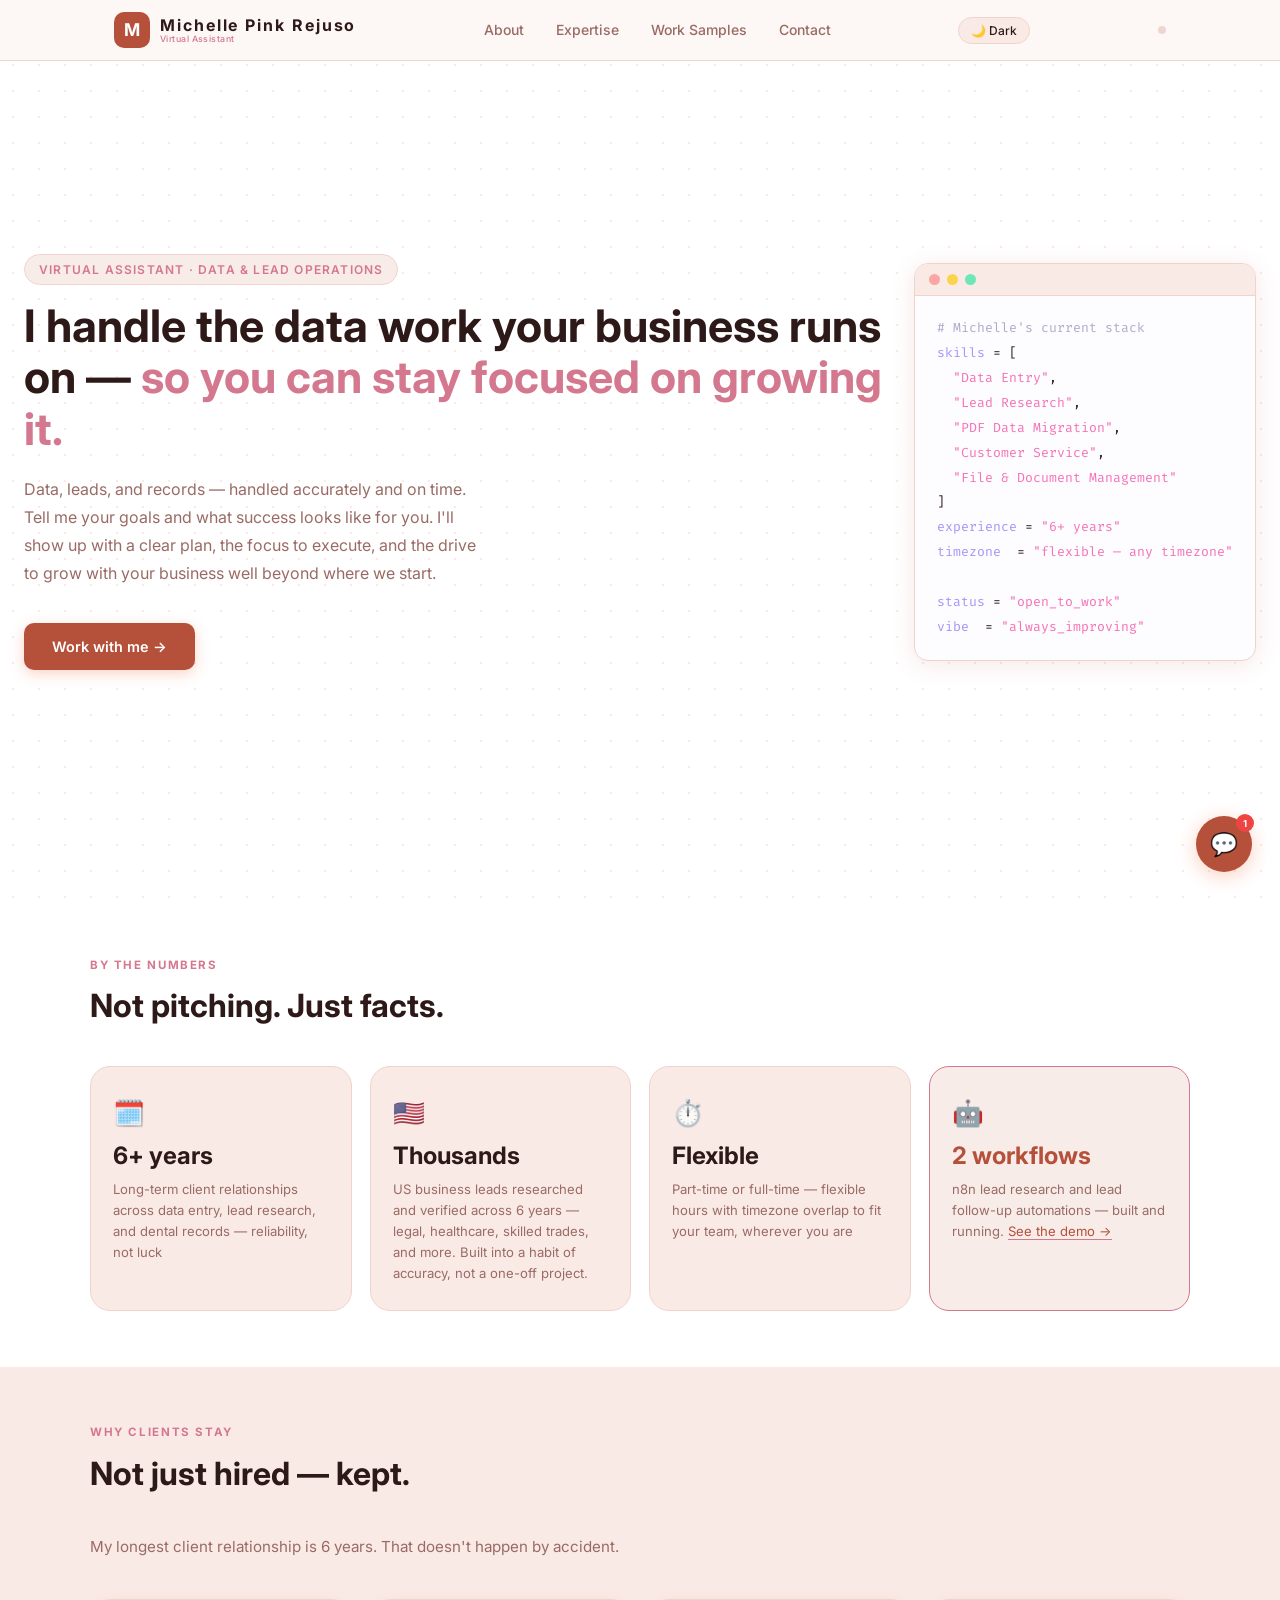
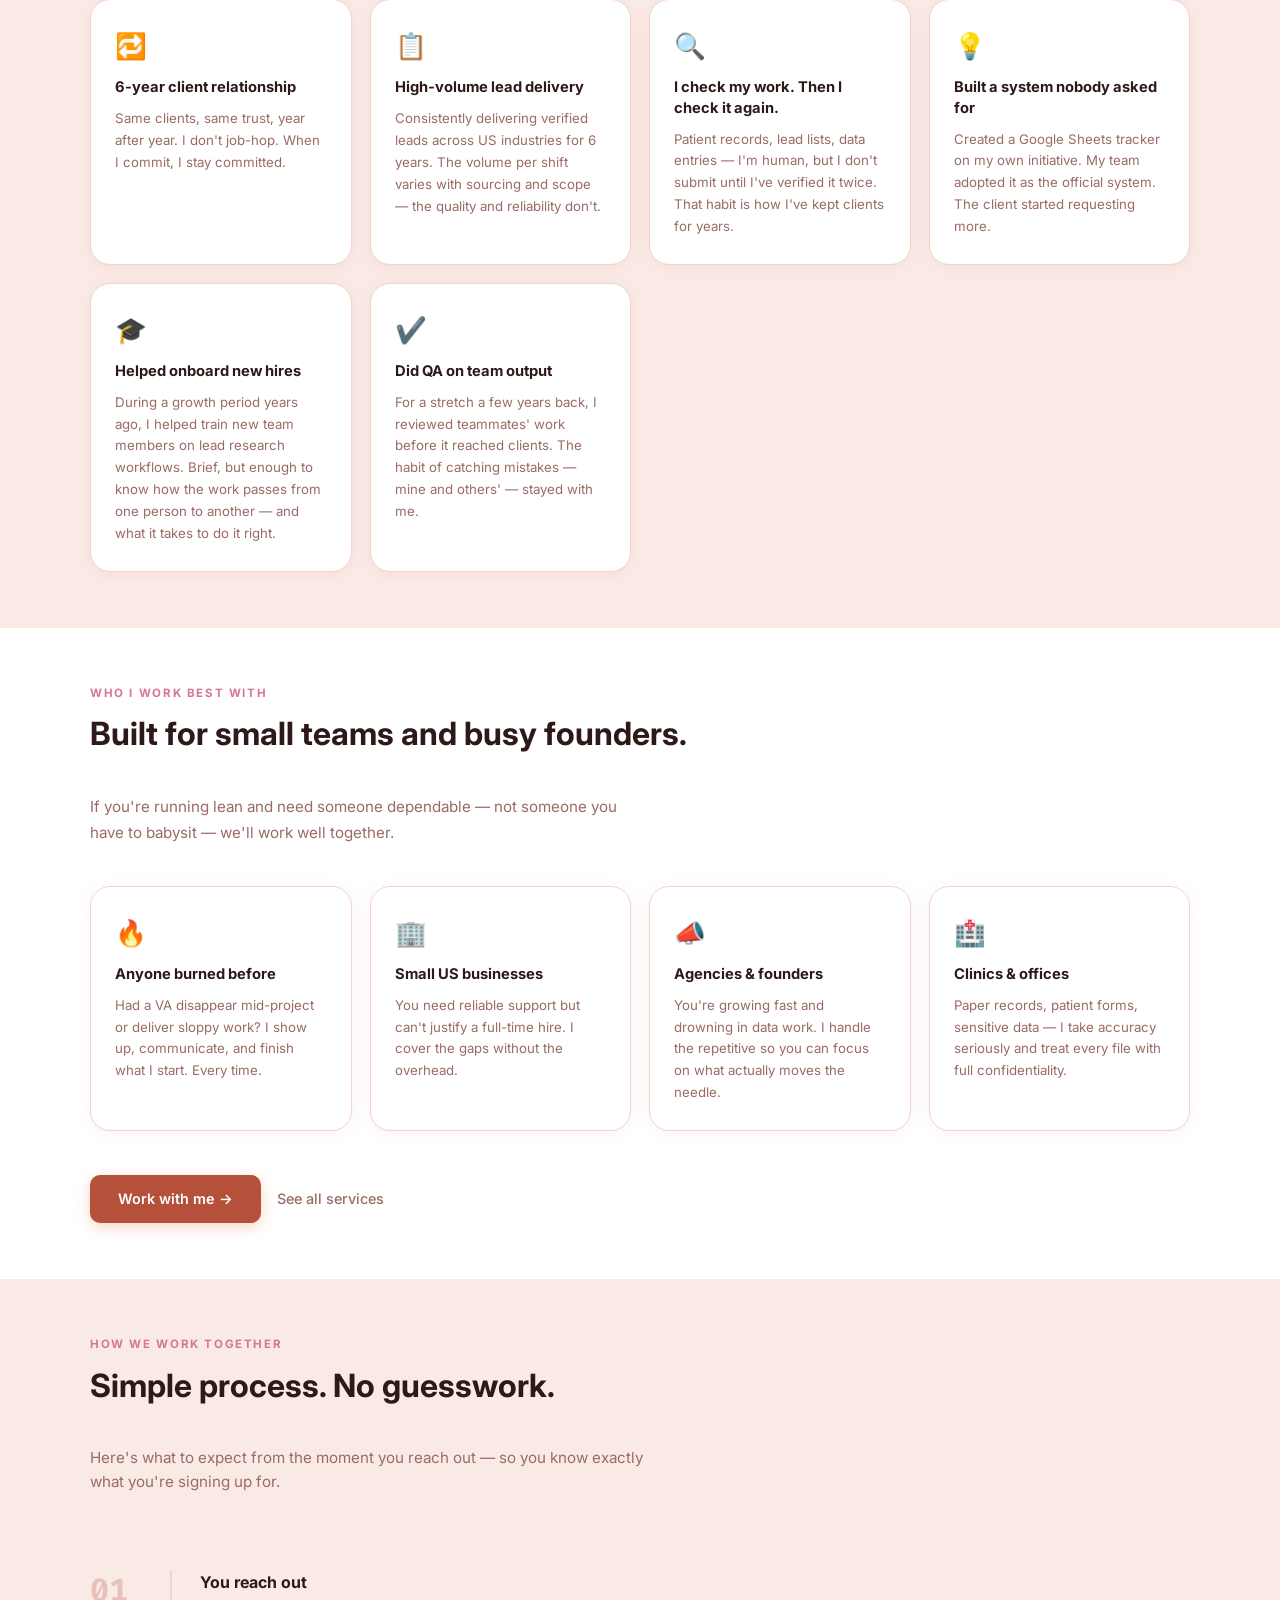
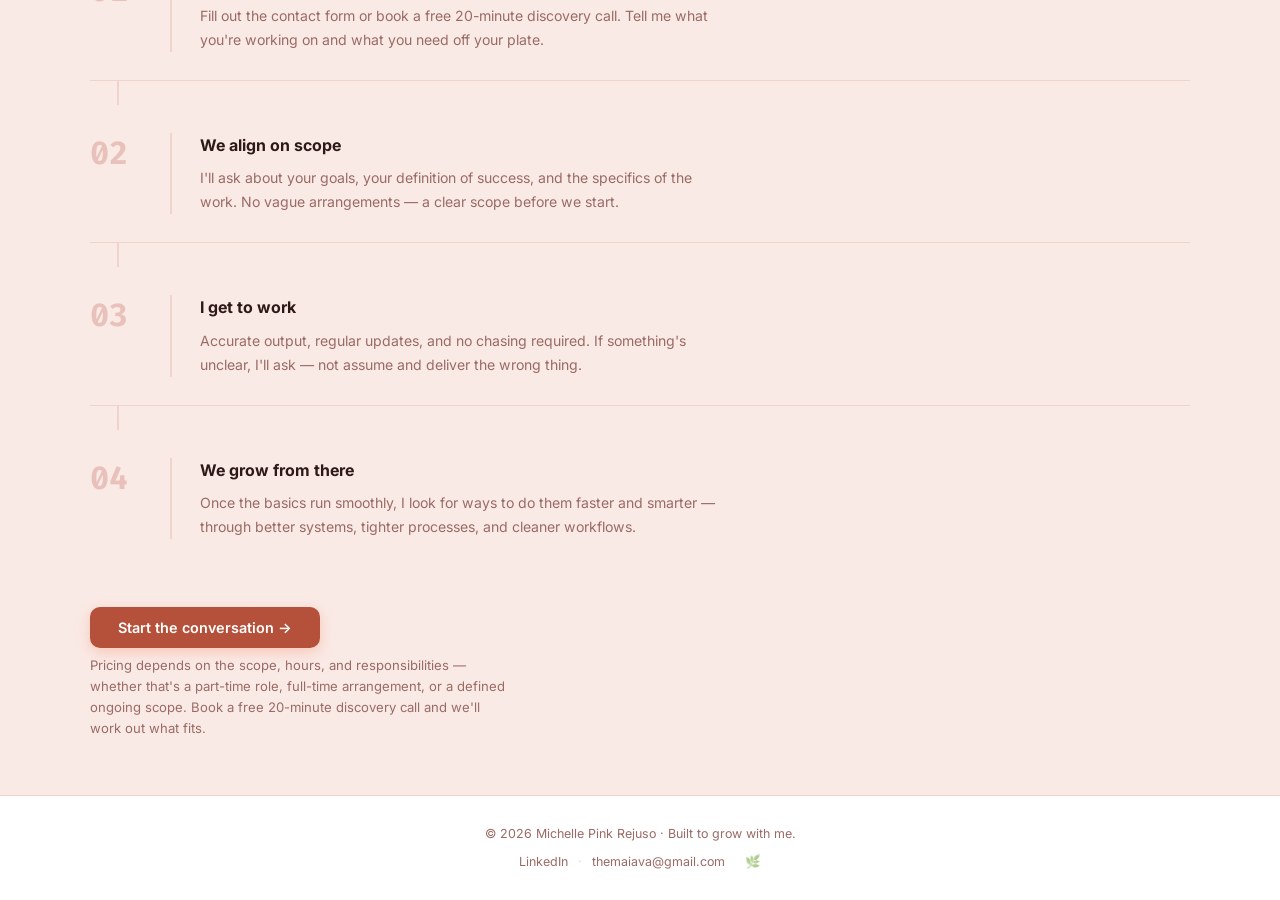
==== commit ee9a3af3: "Add sprout emoji footer link to all pages pointing to AI journey Adds a muted 🌱 emoji link with tool" ====
--- a/index.html
+++ b/index.html
@@ -250,6 +250,7 @@
       <a href="https://www.linkedin.com/in/michelle-pink-achumbre-rejuso-9a9830146" target="_blank" rel="noopener" class="footer-link">LinkedIn</a>
       <span class="footer-sep">·</span>
       <a href="mailto:themaiava@gmail.com" class="footer-link">themaiava@gmail.com</a>
+      <a href="journey.html" class="footer-sprout" title="My AI journey">&#127807;</a>
     </p>
   </footer>
 
@@ -260,3 +261,4 @@
 </html>
 
 
+
--- a/style.css
+++ b/style.css
@@ -837,6 +837,8 @@
 }
 .footer-link:hover { color: var(--accent, #f4845f); }
 .footer-sep { color: var(--border); }
+.footer-sprout { margin-left: 10px; opacity: 0.5; text-decoration: none; transition: opacity 0.2s; }
+.footer-sprout:hover { opacity: 1; }
 
 /* === CONTACT PAGE === */
 .contact-page-grid {
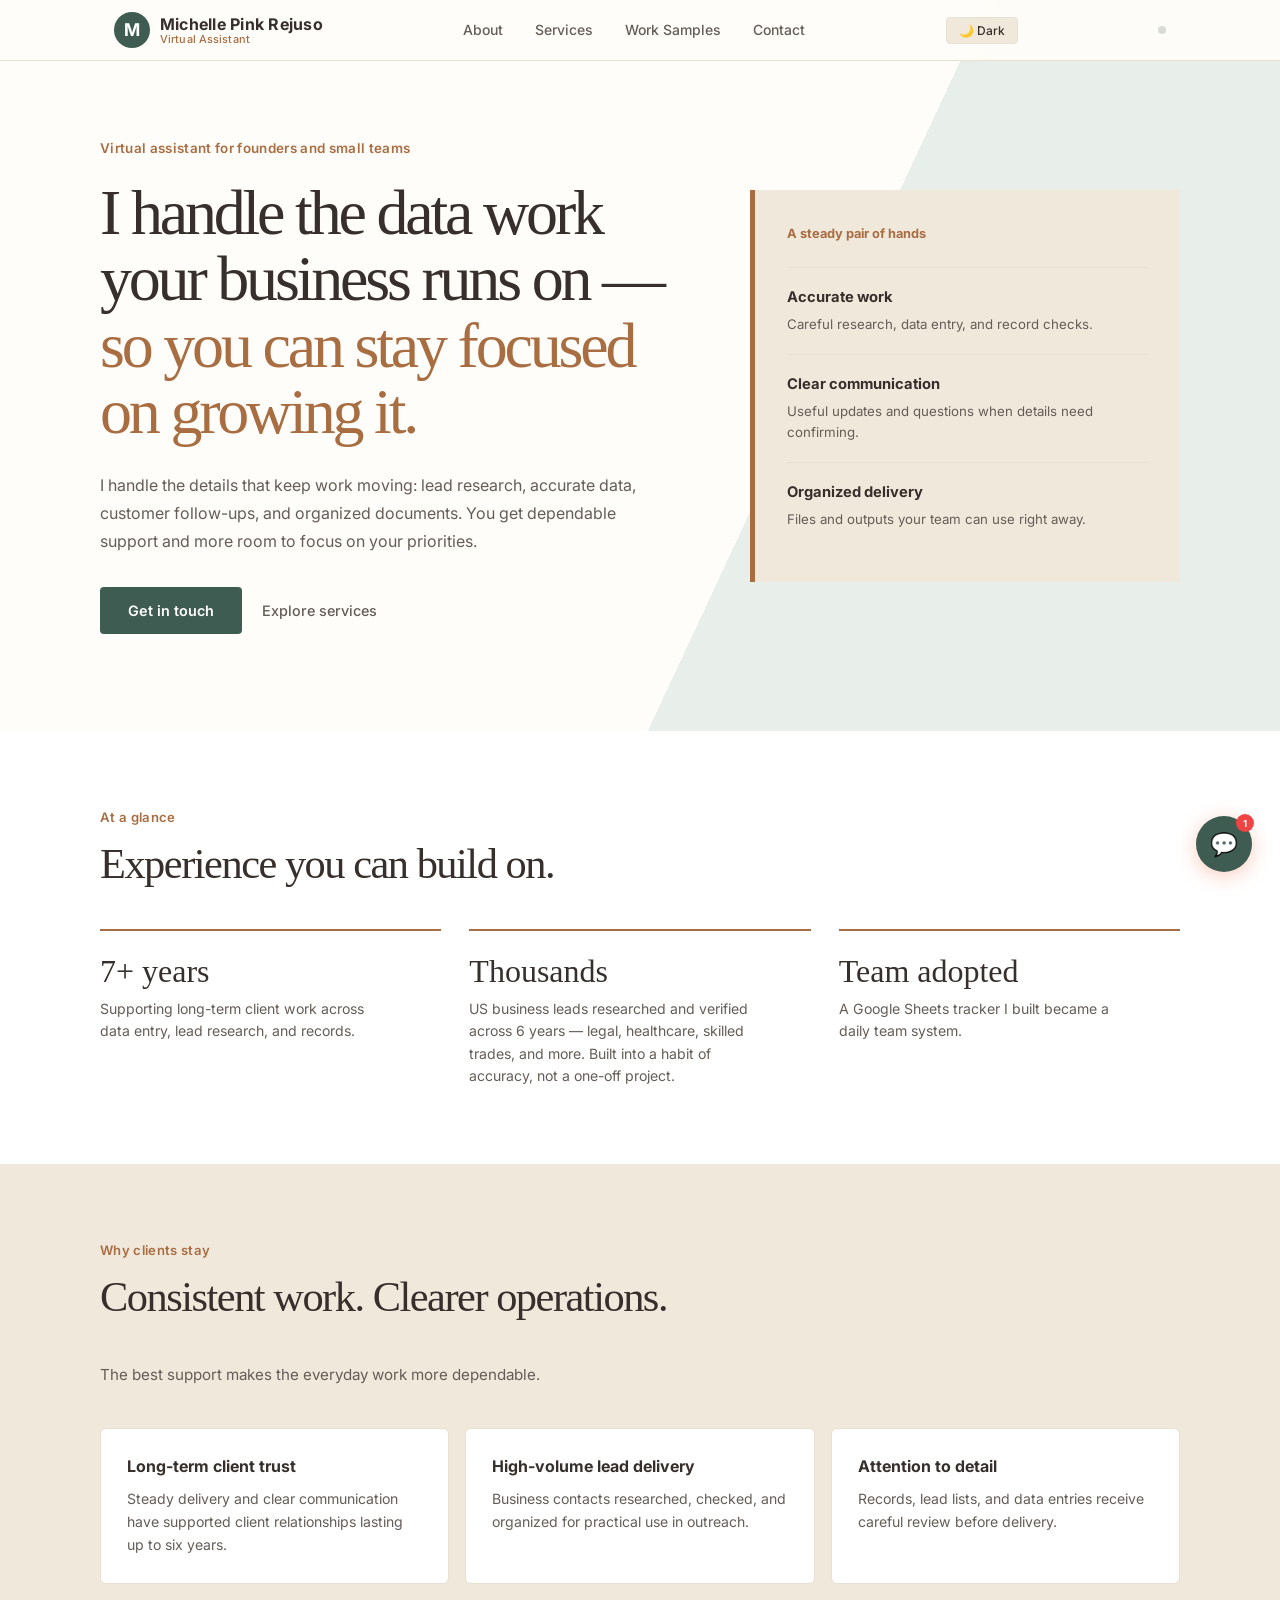
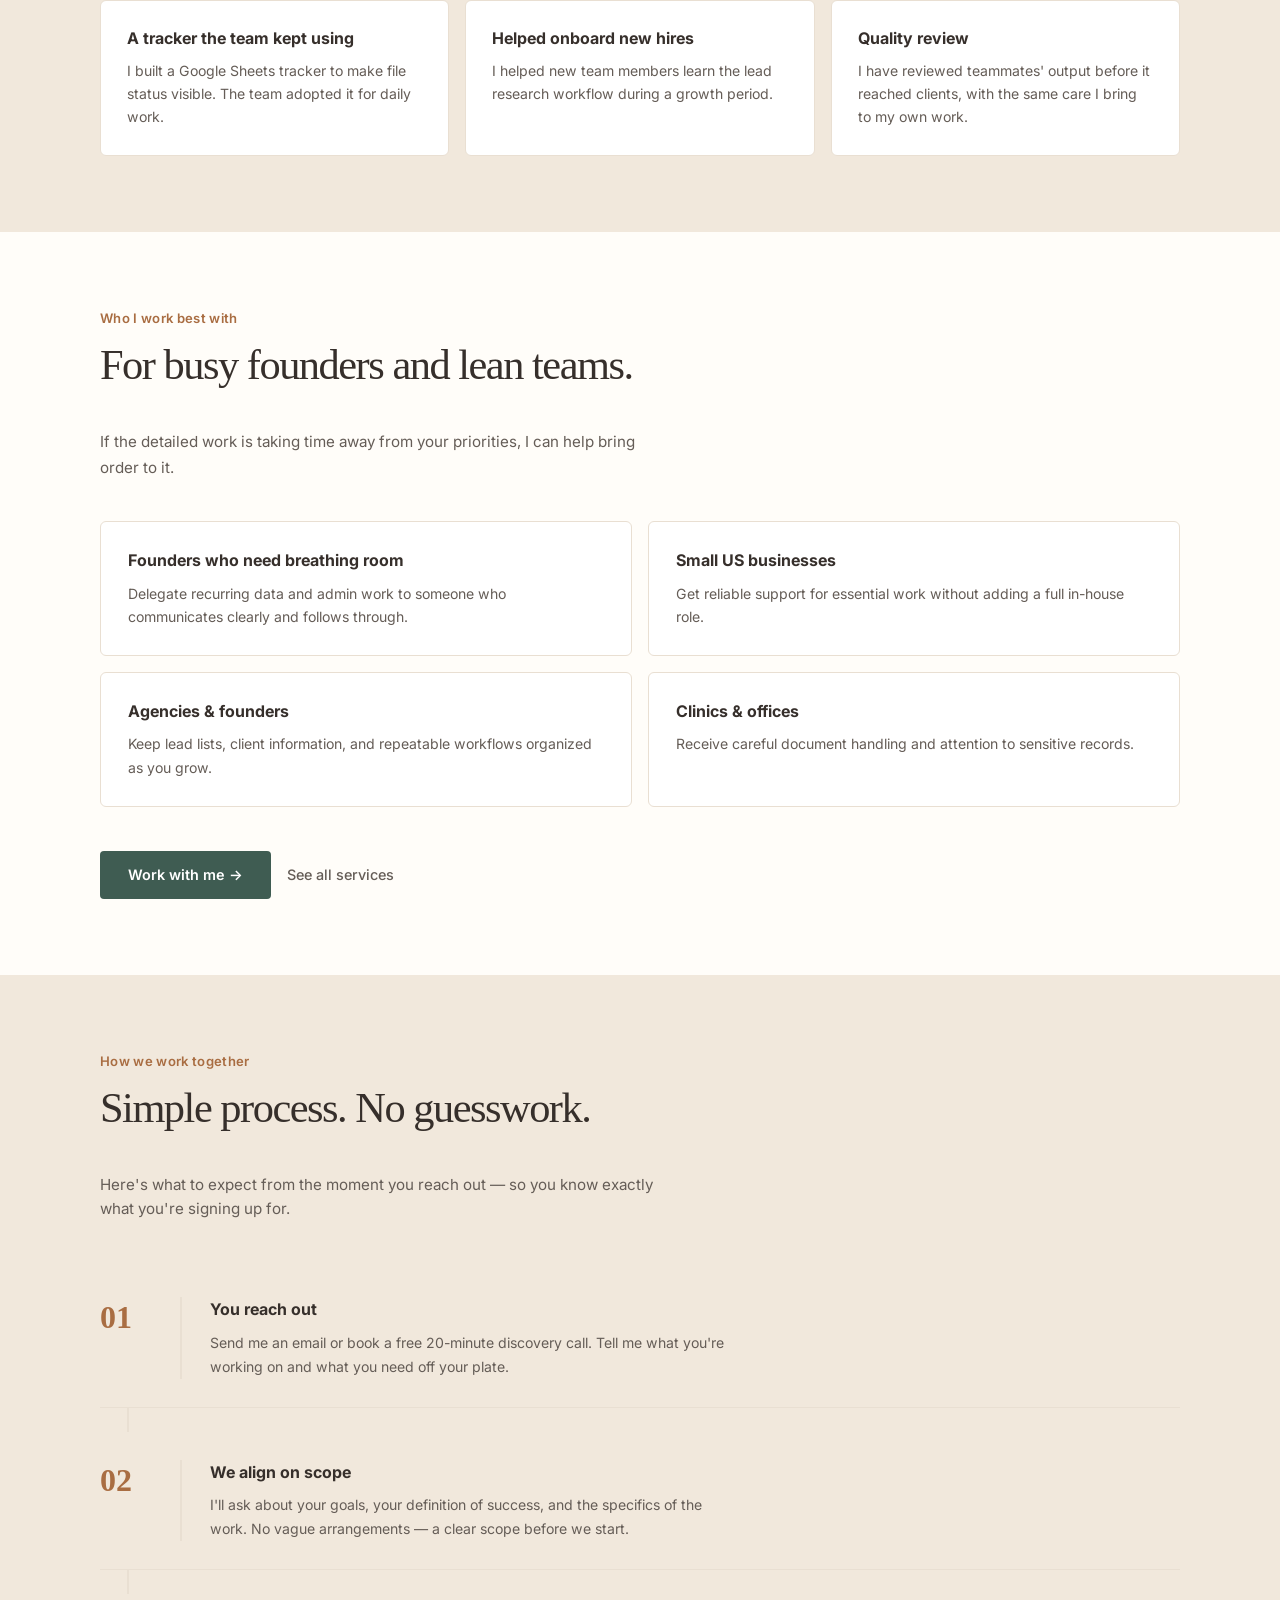
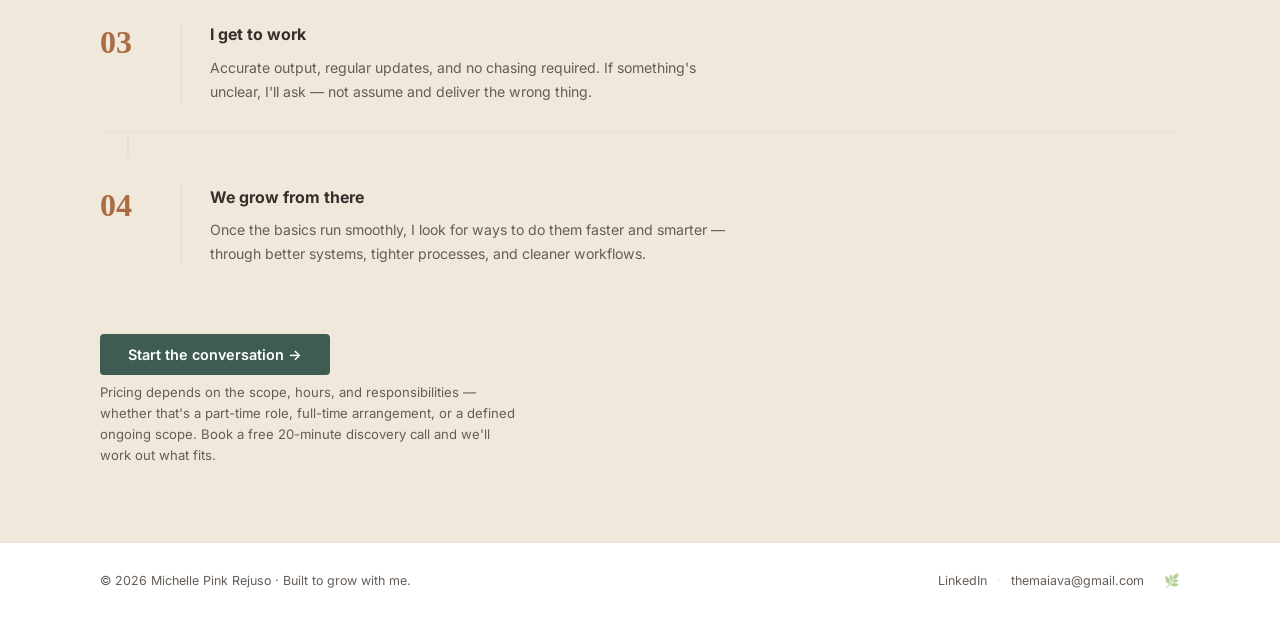
==== commit cf44e460: "Add CSDP Tracker case study; scroll reveal; dark mode depth" ====
--- a/index.html
+++ b/index.html
@@ -4,7 +4,7 @@
   <meta charset="UTF-8" />
   <meta name="viewport" content="width=device-width, initial-scale=1.0" />
   <title>Michelle Pink Rejuso — Virtual Assistant</title>
-  <meta name="description" content="Virtual Assistant with 6+ years in data entry, lead research, and records management. Reliable, detail-oriented, and available for US clients. Based in the Philippines." />
+  <meta name="description" content="Virtual Assistant with 7+ years of experience. Support in data entry, lead research, and records management. Reliable, detail-oriented, and available for US clients. Based in the Philippines." />
   <link rel="stylesheet" href="style.css" />
   <link rel="preconnect" href="https://fonts.googleapis.com" />
   <link href="https://fonts.googleapis.com/css2?family=Inter:wght@300;400;500;600;700&family=Fira+Code:wght@400;500&display=swap" rel="stylesheet" />
@@ -30,7 +30,7 @@
       </a>
       <ul>
         <li><a href="about.html">About</a></li>
-        <li><a href="services.html">Expertise</a></li>
+        <li><a href="services.html">Services</a></li>
         <li><a href="works.html">Work Samples</a></li>
         <li><a href="contact.html">Contact</a></li>
       </ul>
@@ -41,62 +41,42 @@
   </nav>
 
   <section id="hero">
-    <div class="hero-inner">
-      <p class="hero-tag">Virtual Assistant · Data &amp; Lead Operations</p>
-      <h1>I handle the data work your business runs on — <span class="accent">so you can stay focused on growing it.</span></h1>
-      <p class="hero-sub">
-        Data, leads, and records — handled accurately and on time. Tell me your goals and what success looks like for you.
-        I'll show up with a clear plan, the focus to execute, and the drive to grow with your business well beyond where we start.
-      </p>
-      <div class="hero-cta">
-        <a href="contact.html" class="btn-primary">Work with me →</a>
-      </div>
-    </div>
-    <div class="hero-visual" aria-hidden="true">
-      <div class="terminal">
-        <div class="terminal-bar"><span></span><span></span><span></span></div>
-        <pre class="terminal-body"><span class="t-comment"># Michelle's current stack</span>
-<span class="t-key">skills</span> = [
-  <span class="t-str">"Data Entry"</span>,
-  <span class="t-str">"Lead Research"</span>,
-  <span class="t-str">"PDF Data Migration"</span>,
-  <span class="t-str">"Customer Service"</span>,
-  <span class="t-str">"File &amp; Document Management"</span>
-]
-<span class="t-key">experience</span> = <span class="t-str">"6+ years"</span>
-<span class="t-key">timezone</span>  = <span class="t-str">"flexible — any timezone"</span>
-
-<span class="t-key">status</span> = <span class="t-str">"open_to_work"</span>
-<span class="t-key">vibe</span>  = <span class="t-str">"always_improving"</span></pre>
-      </div>
+    <div class="section-inner hero-layout">
+      <div class="hero-inner">
+        <p class="hero-tag">Virtual assistant for founders and small teams</p>
+        <h1>I handle the data work your business runs on — <span class="accent">so you can stay focused on growing it.</span></h1>
+        <p class="hero-sub">I handle the details that keep work moving: lead research, accurate data, customer follow-ups, and organized documents. You get dependable support and more room to focus on your priorities.</p>
+        <div class="hero-cta">
+          <a href="contact.html" class="btn-primary">Get in touch</a>
+          <a href="services.html" class="btn-ghost">Explore services</a>
+        </div>
+      </div>
+      <aside class="hero-proof" aria-label="How I support your business">
+        <p class="hero-proof-label">A steady pair of hands</p>
+        <div class="hero-proof-row"><strong>Accurate work</strong><span>Careful research, data entry, and record checks.</span></div>
+        <div class="hero-proof-row"><strong>Clear communication</strong><span>Useful updates and questions when details need confirming.</span></div>
+        <div class="hero-proof-row"><strong>Organized delivery</strong><span>Files and outputs your team can use right away.</span></div>
+      </aside>
     </div>
   </section>
 
   <!-- BY THE NUMBERS -->
   <section id="numbers">
     <div class="section-inner">
-      <p class="section-label">By the numbers</p>
-      <h2>Not pitching. Just facts.</h2>
+      <p class="section-label">At a glance</p>
+      <h2>Experience you can build on.</h2>
       <div class="numbers-grid">
         <div class="number-card">
-          <span class="number-icon">🗓️</span>
-          <span class="number-val">6+ years</span>
-          <span class="number-desc">Long-term client relationships across data entry, lead research, and dental records — reliability, not luck</span>
+          <span class="number-val">7+ years</span>
+          <span class="number-desc">Supporting long-term client work across data entry, lead research, and records.</span>
         </div>
         <div class="number-card">
-          <span class="number-icon">🇺🇸</span>
           <span class="number-val">Thousands</span>
           <span class="number-desc">US business leads researched and verified across 6 years — legal, healthcare, skilled trades, and more. Built into a habit of accuracy, not a one-off project.</span>
         </div>
         <div class="number-card">
-          <span class="number-icon">⏱️</span>
-          <span class="number-val">Flexible</span>
-          <span class="number-desc">Part-time or full-time — flexible hours with timezone overlap to fit your team, wherever you are</span>
-        </div>
-        <div class="number-card accent-num-card">
-          <span class="number-icon">🤖</span>
-          <span class="number-val">2 workflows</span>
-          <span class="number-desc">n8n lead research and lead follow-up automations — built and running. <a href="journey.html" class="inline-link">See the demo →</a></span>
+          <span class="number-val">Team adopted</span>
+          <span class="number-desc">A Google Sheets tracker I built became a daily team system.</span>
         </div>
       </div>
     </div>
@@ -106,44 +86,38 @@
   <section id="proof">
     <div class="section-inner">
       <p class="section-label">Why clients stay</p>
-      <h2>Not just hired — kept.</h2>
-      <p class="proof-sub">My longest client relationship is 6 years. That doesn't happen by accident.</p>
+      <h2>Consistent work. Clearer operations.</h2>
+      <p class="proof-sub">The best support makes the everyday work more dependable.</p>
       <div class="proof-grid">
 
         <div class="proof-card">
-          <span class="proof-icon">🔁</span>
-          <h3>6-year client relationship</h3>
-          <p>Same clients, same trust, year after year. I don't job-hop. When I commit, I stay committed.</p>
-        </div>
-
-        <div class="proof-card">
-          <span class="proof-icon">📋</span>
+          <h3>Long-term client trust</h3>
+          <p>Steady delivery and clear communication have supported client relationships lasting up to six years.</p>
+        </div>
+
+        <div class="proof-card">
           <h3>High-volume lead delivery</h3>
-          <p>Consistently delivering verified leads across US industries for 6 years. The volume per shift varies with sourcing and scope — the quality and reliability don't.</p>
-        </div>
-
-        <div class="proof-card">
-          <span class="proof-icon">🔍</span>
-          <h3>I check my work. Then I check it again.</h3>
-          <p>Patient records, lead lists, data entries — I'm human, but I don't submit until I've verified it twice. That habit is how I've kept clients for years.</p>
-        </div>
-
-        <div class="proof-card">
-          <span class="proof-icon">💡</span>
-          <h3>Built a system nobody asked for</h3>
-          <p>Created a Google Sheets tracker on my own initiative. My team adopted it as the official system. The client started requesting more.</p>
-        </div>
-
-        <div class="proof-card">
-          <span class="proof-icon">🎓</span>
+          <p>Business contacts researched, checked, and organized for practical use in outreach.</p>
+        </div>
+
+        <div class="proof-card">
+          <h3>Attention to detail</h3>
+          <p>Records, lead lists, and data entries receive careful review before delivery.</p>
+        </div>
+
+        <div class="proof-card">
+          <h3>A tracker the team kept using</h3>
+          <p>I built a Google Sheets tracker to make file status visible. The team adopted it for daily work.</p>
+        </div>
+
+        <div class="proof-card">
           <h3>Helped onboard new hires</h3>
-          <p>During a growth period years ago, I helped train new team members on lead research workflows. Brief, but enough to know how the work passes from one person to another — and what it takes to do it right.</p>
-        </div>
-
-        <div class="proof-card">
-          <span class="proof-icon">✔️</span>
-          <h3>Did QA on team output</h3>
-          <p>For a stretch a few years back, I reviewed teammates' work before it reached clients. The habit of catching mistakes — mine and others' — stayed with me.</p>
+          <p>I helped new team members learn the lead research workflow during a growth period.</p>
+        </div>
+
+        <div class="proof-card">
+          <h3>Quality review</h3>
+          <p>I have reviewed teammates' output before it reached clients, with the same care I bring to my own work.</p>
         </div>
 
       </div>
@@ -154,32 +128,28 @@
   <section id="fit">
     <div class="section-inner">
       <p class="section-label">Who I work best with</p>
-      <h2>Built for small teams and busy founders.</h2>
-      <p class="fit-sub">If you're running lean and need someone dependable — not someone you have to babysit — we'll work well together.</p>
+      <h2>For busy founders and lean teams.</h2>
+      <p class="fit-sub">If the detailed work is taking time away from your priorities, I can help bring order to it.</p>
       <div class="fit-grid">
 
         <div class="fit-card">
-          <span class="fit-icon">🔥</span>
-          <h3>Anyone burned before</h3>
-          <p>Had a VA disappear mid-project or deliver sloppy work? I show up, communicate, and finish what I start. Every time.</p>
-        </div>
-
-        <div class="fit-card">
-          <span class="fit-icon">🏢</span>
+          <h3>Founders who need breathing room</h3>
+          <p>Delegate recurring data and admin work to someone who communicates clearly and follows through.</p>
+        </div>
+
+        <div class="fit-card">
           <h3>Small US businesses</h3>
-          <p>You need reliable support but can't justify a full-time hire. I cover the gaps without the overhead.</p>
-        </div>
-
-        <div class="fit-card">
-          <span class="fit-icon">📣</span>
+          <p>Get reliable support for essential work without adding a full in-house role.</p>
+        </div>
+
+        <div class="fit-card">
           <h3>Agencies &amp; founders</h3>
-          <p>You're growing fast and drowning in data work. I handle the repetitive so you can focus on what actually moves the needle.</p>
-        </div>
-
-        <div class="fit-card">
-          <span class="fit-icon">🏥</span>
+          <p>Keep lead lists, client information, and repeatable workflows organized as you grow.</p>
+        </div>
+
+        <div class="fit-card">
           <h3>Clinics &amp; offices</h3>
-          <p>Paper records, patient forms, sensitive data — I take accuracy seriously and treat every file with full confidentiality.</p>
+          <p>Receive careful document handling and attention to sensitive records.</p>
         </div>
 
       </div>
@@ -202,7 +172,7 @@
           <div class="step-num">01</div>
           <div class="step-body">
             <h3>You reach out</h3>
-            <p>Fill out the contact form or book a free 20-minute discovery call. Tell me what you're working on and what you need off your plate.</p>
+            <p>Send me an email or book a free 20-minute discovery call. Tell me what you're working on and what you need off your plate.</p>
           </div>
         </div>
 
--- a/style.css
+++ b/style.css
@@ -2,37 +2,37 @@
 *, *::before, *::after { box-sizing: border-box; margin: 0; padding: 0; }
 
 :root {
-  --bg:        #ffffff;
+  --bg:        #fffdf9;
   --bg2:       #ffffff;
-  --bg3:       #faeae6;
-  --border:    #f0d4cc;
-  --accent:    #b5503a;
-  --accent2:   #d4788f;
-  --accent-bg: #f8ece9;
+  --bg3:       #f1e8dc;
+  --border:    #e9dfd2;
+  --accent:    #3f5c52;
+  --accent2:   #a96d42;
+  --accent-bg: #e8eee9;
   --green:     #6ee7b7;
   --green-bg:  #d1fae5;
   --amber:     #fcd34d;
   --amber-bg:  #fef9c3;
   --pink:      #fca5a5;
   --pink-bg:   #fee2e2;
-  --text:      #2d1a18;
-  --muted:     #9a6b65;
-  --radius:    14px;
-  --radius-lg: 20px;
-  --shadow:    0 2px 16px rgba(181, 80, 58, 0.07);
-  --shadow-md: 0 4px 24px rgba(181, 80, 58, 0.13);
+  --text:      #362f2b;
+  --muted:     #655d57;
+  --radius:    8px;
+  --radius-lg: 10px;
+  --shadow:    0 2px 12px rgba(54, 47, 43, 0.035);
+  --shadow-md: 0 8px 24px rgba(54, 47, 43, 0.075);
 }
 
 [data-theme="dark"] {
-  --bg:        #1c1210;
-  --bg2:       #261816;
-  --bg3:       #301e1b;
-  --border:    #3d2820;
-  --accent:    #d4694f;
-  --accent2:   #d4788f;
-  --accent-bg: #2d1f1a;
-  --text:      #f5ede9;
-  --muted:     #b08880;
+  --bg:        #211f1c;
+  --bg2:       #282521;
+  --bg3:       #332e28;
+  --border:    #4a4138;
+  --accent:    #a9c9b5;
+  --accent2:   #d7a06d;
+  --accent-bg: #2e3b32;
+  --text:      #f4eee5;
+  --muted:     #c5b8aa;
   --shadow:    0 2px 16px rgba(0,0,0,0.3);
   --shadow-md: 0 4px 24px rgba(0,0,0,0.4);
 }
@@ -42,14 +42,13 @@
 body {
   font-family: 'Inter', sans-serif;
   background-color: var(--bg);
-  background-image: radial-gradient(circle, rgba(244, 132, 95, 0.18) 1px, transparent 1px);
-  background-size: 26px 26px;
+  background-image: none;
   color: var(--text);
   line-height: 1.6;
   font-size: 16px;
 }
 [data-theme="dark"] body {
-  background-image: radial-gradient(circle, rgba(212, 105, 79, 0.12) 1px, transparent 1px);
+  background-image: none;
 }
 
 a { color: inherit; text-decoration: none; }
@@ -59,13 +58,13 @@
   position: fixed;
   top: 0; left: 0; right: 0;
   z-index: 100;
-  background: rgba(253, 246, 244, 0.88);
+  background: rgba(255, 253, 249, 0.94);
   backdrop-filter: blur(14px);
   border-bottom: 1px solid var(--border);
   transition: background 0.3s;
 }
 [data-theme="dark"] nav {
-  background: rgba(28, 18, 16, 0.92);
+  background: rgba(33, 31, 28, 0.94);
 }
 [data-theme="dark"] .kanban-card {
   background: #3a2420;
@@ -111,7 +110,7 @@
   height: 36px;
   background: var(--accent);
   color: #fff;
-  border-radius: 10px;
+  border-radius: 50%;
   display: flex;
   align-items: center;
   justify-content: center;
@@ -128,13 +127,13 @@
 .logo-name {
   font-weight: 700;
   font-size: 1rem;
-  letter-spacing: 0.12em;
+  letter-spacing: 0.015em;
   color: var(--text);
 }
 .logo-sub {
-  font-size: 0.55rem;
+  font-size: 0.68rem;
   font-weight: 500;
-  letter-spacing: 0.05em;
+  letter-spacing: 0.01em;
   color: var(--accent2);
 }
 
@@ -162,18 +161,20 @@
 }
 
 .section-label {
-  font-size: 0.72rem;
-  font-weight: 700;
-  letter-spacing: 0.14em;
-  text-transform: uppercase;
+  font-size: 0.82rem;
+  font-weight: 600;
+  letter-spacing: 0.025em;
+  text-transform: none;
   color: var(--accent2);
   margin-bottom: 12px;
 }
 
 h2 {
-  font-size: clamp(1.5rem, 3vw, 2rem);
-  font-weight: 700;
-  line-height: 1.25;
+  font-family: Georgia, 'Times New Roman', serif;
+  font-size: clamp(1.9rem, 3.4vw, 2.65rem);
+  font-weight: 400;
+  letter-spacing: -0.035em;
+  line-height: 1.15;
   margin-bottom: 40px;
   color: var(--text);
 }
@@ -244,16 +245,15 @@
   background: var(--accent);
   color: #fff;
   padding: 12px 28px;
-  border-radius: 10px;
+  border-radius: 4px;
   font-weight: 600;
   font-size: 0.9rem;
-  transition: background 0.2s, transform 0.15s, box-shadow 0.2s;
-  box-shadow: 0 4px 14px rgba(244, 132, 95, 0.35);
+  transition: background 0.2s;
+  box-shadow: none;
 }
 .btn-primary:hover {
-  background: #9a3d28;
-  transform: translateY(-1px);
-  box-shadow: 0 6px 20px rgba(181, 80, 58, 0.45);
+  background: #30483d;
+  box-shadow: none;
 }
 
 .btn-ghost {
@@ -1746,7 +1746,7 @@
 .theme-toggle {
   background: var(--bg3);
   border: 1.5px solid var(--border);
-  border-radius: 20px;
+  border-radius: 4px;
   padding: 5px 12px;
   font-size: 0.9rem;
   cursor: pointer;
@@ -2053,7 +2053,7 @@
 [data-theme="dark"] .fit-card--accent {
   background: #3a1e18;
   border-color: var(--accent2);
-}}
+}
 
 /* === PROCESS SECTION === */
 #process {
@@ -2270,9 +2270,32 @@
 }
 
 .tool-groups {
-  display: flex;
-  flex-direction: column;
-  gap: 24px;
+  display: grid;
+  grid-template-columns: repeat(2, minmax(0, 1fr));
+  gap: 16px;
+}
+
+.tool-group {
+  padding: 22px;
+  background: var(--bg2);
+  border: 1px solid var(--border);
+  border-radius: var(--radius);
+}
+
+.tool-group-ai {
+  background: var(--accent-bg);
+}
+
+.tool-group-note {
+  max-width: 48ch;
+  margin-top: 16px;
+  color: var(--muted);
+  font-size: 0.82rem;
+  line-height: 1.6;
+}
+
+@media (max-width: 700px) {
+  .tool-groups { grid-template-columns: 1fr; }
 }
 
 .tool-group-label {
@@ -2322,9 +2345,10 @@
 }
 
 .tool-icon-img {
-  width: 14px;
-  height: 14px;
+  width: 17px;
+  height: 17px;
   display: block;
+  object-fit: contain;
 }
 
 .tool-text-badge {
@@ -2356,3 +2380,440 @@
   background: var(--bg3);
   border-color: var(--accent2);
 }
+
+/* === EXECUTIVE DESK REFINEMENTS === */
+section { padding: 76px 24px; }
+section:first-of-type { padding-top: 112px; }
+.section-inner { max-width: 1080px; }
+
+#hero {
+  min-height: 680px;
+  background: linear-gradient(115deg, var(--bg) 61%, var(--accent-bg) 61%);
+  padding: 138px 24px 96px;
+}
+#hero .section-inner {
+  grid-template-columns: minmax(0, 1.15fr) minmax(300px, 0.85fr);
+  gap: 68px;
+}
+.hero-tag {
+  display: block;
+  background: none;
+  border: 0;
+  border-radius: 0;
+  padding: 0;
+  text-transform: none;
+  font-size: 0.84rem;
+  letter-spacing: 0.025em;
+  color: var(--accent2);
+  margin-bottom: 20px;
+}
+#hero h1 {
+  font-family: Georgia, 'Times New Roman', serif;
+  font-size: clamp(3rem, 5vw, 4.5rem);
+  font-weight: 400;
+  letter-spacing: -0.05em;
+  line-height: 1.04;
+  max-width: 660px;
+  margin-bottom: 25px;
+}
+.hero-sub { max-width: 555px; font-size: 1rem; line-height: 1.75; margin-bottom: 32px; }
+.hero-proof {
+  background: var(--bg3);
+  border-left: 5px solid var(--accent2);
+  padding: 34px 32px;
+  align-self: center;
+}
+.hero-proof-label {
+  color: var(--accent2);
+  font-size: 0.8rem;
+  font-weight: 700;
+  margin-bottom: 22px;
+}
+.hero-proof-row { padding: 18px 0; border-top: 1px solid var(--border); }
+.hero-proof-row strong { display: block; font-size: 0.92rem; color: var(--text); margin-bottom: 5px; }
+.hero-proof-row span { display: block; color: var(--muted); font-size: 0.83rem; line-height: 1.6; }
+
+#numbers { background: var(--bg2); }
+#numbers .numbers-grid { grid-template-columns: repeat(3, minmax(0, 1fr)); gap: 28px; }
+.number-card {
+  background: transparent;
+  border: 0;
+  border-top: 2px solid var(--accent2);
+  border-radius: 0;
+  box-shadow: none;
+  padding: 21px 0 0;
+  transition: none;
+}
+.number-card:hover { transform: none; box-shadow: none; }
+.number-val { font-family: Georgia, 'Times New Roman', serif; font-size: 2rem; font-weight: 400; }
+.number-desc { font-size: 0.88rem; max-width: 280px; }
+
+#proof { background: var(--bg3); }
+#proof .proof-grid { grid-template-columns: repeat(3, minmax(0, 1fr)); gap: 16px; }
+.proof-card,
+.fit-card,
+.service-card,
+.work-card {
+  border: 1px solid var(--border);
+  border-radius: 6px;
+  box-shadow: none;
+  transition: border-color 0.2s;
+}
+.proof-card:hover,
+.fit-card:hover,
+.service-card:hover,
+.work-card:hover { transform: none; box-shadow: none; border-color: var(--accent); }
+.proof-card { background: var(--bg2); padding: 26px; }
+.proof-card h3,
+.fit-card h3 { font-size: 1rem; }
+.proof-card p,
+.fit-card p { font-size: 0.88rem; }
+[data-theme="dark"] .proof-card,
+[data-theme="dark"] .fit-card { background: var(--bg2); border-color: var(--border); }
+
+#fit { background: var(--bg); }
+#fit .fit-grid { grid-template-columns: repeat(2, minmax(0, 1fr)); gap: 16px; }
+.fit-card { background: var(--bg2); padding: 27px; }
+#process { background: var(--bg3); }
+.step-num { opacity: 1; font-family: Georgia, 'Times New Roman', serif; color: var(--accent2); }
+.step-body { border-color: var(--border); }
+
+.services-grid { grid-template-columns: repeat(3, minmax(0, 1fr)); gap: 16px; }
+.service-card {
+  border-top: 3px solid var(--accent);
+  padding: 24px;
+  background: var(--bg2);
+}
+.service-icon,
+.work-icon { display: none; }
+.service-card-top,
+.work-card-top { display: none; }
+.service-card h3 { font-size: 1.07rem; line-height: 1.35; }
+.service-card p { font-size: 0.86rem; }
+.service-deliverables { background: var(--bg3); border-radius: 4px; }
+.service-deliverables ul li::before { color: var(--accent); }
+.services-capacity-note,
+.services-rate-line { background: var(--bg3); border-color: var(--accent2); border-radius: 4px; }
+[data-theme="dark"] .service-card { background: var(--bg2); border-color: var(--border); border-top-color: var(--accent); }
+
+#about .about-grid { grid-template-columns: 220px minmax(0, 1fr); gap: 42px; }
+#about .about-left { justify-content: flex-start; }
+#about .photo-wrap { width: 220px; height: 285px; border-radius: 3px; border: 0; box-shadow: none; }
+#about .stats-grid { grid-column: 1 / -1; max-width: 460px; }
+.stat-card { background: var(--bg3); border-radius: 4px; }
+.stat-label { text-transform: none; letter-spacing: 0; font-size: 0.8rem; }
+.cred-card { border-radius: 4px; border-left-color: var(--accent2); max-width: 700px; }
+.cred-badge { color: var(--accent); }
+
+#works-hero .works-title {
+  font-family: Georgia, 'Times New Roman', serif;
+  font-size: clamp(2.7rem, 4.7vw, 4.2rem);
+  font-weight: 400;
+  letter-spacing: -0.045em;
+  line-height: 1.08;
+}
+.works-grid { grid-template-columns: 1fr; gap: 18px; }
+.work-card { padding: 32px; }
+.work-card h3 { font-size: 1.2rem; }
+.work-card p { font-size: 0.91rem; }
+.case-study-results { background: var(--bg3); border-radius: 4px; }
+.filter-btn { border-radius: 4px; }
+.filter-btn.active { box-shadow: none; }
+
+footer {
+  display: flex;
+  align-items: center;
+  justify-content: space-between;
+  gap: 20px;
+  text-align: left;
+  padding: 28px max(24px, calc((100vw - 1080px) / 2));
+}
+.footer-links { margin-top: 0; }
+
+[data-theme="dark"] .btn-primary { color: #1b2b22; }
+[data-theme="dark"] .btn-primary:hover { background: #c1d8c7; }
+[data-theme="dark"] .logo-mark,
+[data-theme="dark"] .filter-btn.active { color: #1b2b22; }
+[data-theme="dark"] .kanban-card,
+[data-theme="dark"] .tools-panel,
+[data-theme="dark"] .service-deliverables,
+[data-theme="dark"] .training-card,
+[data-theme="dark"] .training-section,
+[data-theme="dark"] .cred-card { background: var(--bg2); border-color: var(--border); }
+[data-theme="dark"] .done-card { border-left-color: var(--green); }
+[data-theme="dark"] .progress-card { border-left-color: var(--accent2); }
+[data-theme="dark"] .next-card { border-left-color: var(--amber); }
+[data-theme="dark"] .milestone-box { background: var(--bg3); border-color: var(--accent2); }
+[data-theme="dark"] .tool-bar-wrap { background: var(--bg3); }
+.fade-up { opacity: 1; animation: none; }
+a:focus-visible,
+button:focus-visible { outline: 3px solid var(--accent2); outline-offset: 4px; }
+
+@media (max-width: 768px) {
+  .theme-toggle { display: flex; min-height: 34px; padding: 5px 8px; }
+  .theme-label { display: none; }
+}
+@media (max-width: 900px) {
+  #hero { min-height: 0; background: var(--bg); }
+  #hero .section-inner { grid-template-columns: 1fr; gap: 42px; }
+  #proof .proof-grid { grid-template-columns: repeat(2, minmax(0, 1fr)); }
+  .services-grid { grid-template-columns: repeat(2, minmax(0, 1fr)); }
+}
+@media (max-width: 700px) {
+  section { padding: 62px 24px; }
+  #hero { padding: 126px 24px 70px; }
+  #numbers .numbers-grid { grid-template-columns: 1fr; }
+  #proof .proof-grid,
+  #fit .fit-grid,
+  #about .about-grid { grid-template-columns: 1fr; }
+  #about .stats-grid { grid-column: 1; }
+  .services-grid { grid-template-columns: 1fr; }
+  footer { flex-direction: column; align-items: flex-start; }
+  .footer-links { flex-wrap: wrap; justify-content: flex-start; }
+}
+@media (max-width: 480px) {
+  .logo-name { font-size: 0.82rem; }
+  .logo-sub { font-size: 0.59rem; }
+  .logo-mark { width: 30px; height: 30px; }
+  .logo { gap: 6px; }
+  .nav-inner { padding-inline: 16px; }
+  #hero h1 { font-size: clamp(2.5rem, 12vw, 3.2rem); }
+  .hero-proof { padding: 25px; }
+  .work-card { padding: 23px; }
+}
+@media (prefers-reduced-motion: reduce) {
+  html { scroll-behavior: auto; }
+  *, *::before, *::after { animation-duration: 0.01ms !important; transition-duration: 0.01ms !important; }
+}
+
+/* === DIRECT CONTACT PAGE === */
+body.contact-direct-page {
+  --bg: #fffdf9;
+  --bg2: #fffdf9;
+  --bg3: #f1e8dc;
+  --border: #e9dfd2;
+  --accent: #3f5c52;
+  --accent2: #a96d42;
+  --accent-bg: #e8eee9;
+  --text: #362f2b;
+  --muted: #655d57;
+  --contact-card: #3f5c52;
+  --contact-card-text: #fffdf9;
+  background: var(--bg);
+  background-image: none;
+}
+
+[data-theme="dark"] body.contact-direct-page {
+  --bg: #211f1c;
+  --bg2: #211f1c;
+  --bg3: #2e2a25;
+  --border: #4a4138;
+  --accent: #a9c9b5;
+  --accent2: #d7a06d;
+  --accent-bg: #2e3b32;
+  --text: #f4eee5;
+  --muted: #c5b8aa;
+  --contact-card: #30483d;
+  --contact-card-text: #fffdf9;
+  background-image: none;
+}
+
+body.contact-direct-page nav { background: rgba(255, 253, 249, 0.96); }
+[data-theme="dark"] body.contact-direct-page nav { background: rgba(33, 31, 28, 0.96); }
+body.contact-direct-page .logo-mark { border-radius: 50%; }
+
+#contact.direct-contact-section {
+  min-height: calc(100vh - 60px);
+  padding: 136px 24px 100px;
+}
+
+.contact-direct-page .direct-contact-section .section-inner { max-width: 1080px; }
+.direct-contact-intro { max-width: 740px; margin-bottom: 50px; }
+.direct-contact-intro .section-label {
+  text-transform: none;
+  letter-spacing: 0.04em;
+  font-size: 0.84rem;
+  margin-bottom: 14px;
+}
+.direct-contact-intro h1 {
+  font-family: Georgia, 'Times New Roman', serif;
+  font-size: clamp(2.5rem, 5vw, 4.3rem);
+  font-weight: 400;
+  letter-spacing: -0.045em;
+  line-height: 1.06;
+  max-width: 690px;
+  margin-bottom: 22px;
+}
+.direct-contact-intro > p:last-child {
+  color: var(--muted);
+  max-width: 620px;
+  line-height: 1.75;
+  font-size: 1rem;
+}
+
+.direct-contact-grid {
+  display: grid;
+  grid-template-columns: minmax(0, 1.17fr) minmax(290px, 0.83fr);
+  gap: 32px;
+  align-items: stretch;
+}
+.direct-contact-primary {
+  background: var(--contact-card);
+  color: var(--contact-card-text);
+  padding: clamp(30px, 4vw, 54px);
+  display: flex;
+  flex-direction: column;
+  align-items: flex-start;
+  min-height: 374px;
+}
+.direct-contact-kicker {
+  font-size: 0.78rem;
+  font-weight: 700;
+  letter-spacing: 0.04em;
+  margin-bottom: 18px;
+}
+.direct-contact-primary h2 {
+  font-family: Georgia, 'Times New Roman', serif;
+  font-weight: 400;
+  color: inherit;
+  font-size: clamp(2rem, 3.3vw, 2.7rem);
+  letter-spacing: -0.035em;
+  line-height: 1.1;
+  margin: 0 0 15px;
+}
+.direct-contact-primary > p:not(.direct-contact-kicker) {
+  max-width: 480px;
+  font-size: 0.93rem;
+  line-height: 1.7;
+  opacity: 0.92;
+  margin-bottom: 30px;
+}
+.direct-email-address {
+  display: inline-block;
+  color: inherit;
+  font-size: clamp(1.12rem, 2.2vw, 1.65rem);
+  font-weight: 600;
+  overflow-wrap: anywhere;
+  border-bottom: 1px solid currentColor;
+  padding-bottom: 6px;
+  margin-bottom: 27px;
+}
+.direct-email-button {
+  margin-top: auto;
+  display: inline-flex;
+  gap: 24px;
+  align-items: center;
+  justify-content: space-between;
+  padding: 12px 17px;
+  min-height: 46px;
+  background: #fffdf9;
+  color: #30483d;
+  font-size: 0.85rem;
+  font-weight: 700;
+}
+.direct-email-button:hover { background: #f1e8dc; }
+
+.direct-contact-options { display: flex; flex-direction: column; }
+.direct-contact-option {
+  padding: 24px 0 28px;
+  border-top: 1px solid var(--border);
+  flex: 1;
+}
+.direct-contact-option:last-child { border-bottom: 1px solid var(--border); }
+.direct-contact-option .direct-contact-kicker {
+  color: var(--accent2);
+  margin-bottom: 13px;
+}
+.direct-contact-option h3 {
+  font-family: Georgia, 'Times New Roman', serif;
+  color: var(--text);
+  font-size: 1.65rem;
+  font-weight: 400;
+  margin-bottom: 9px;
+}
+.direct-contact-option > p:not(.direct-contact-kicker) {
+  color: var(--muted);
+  font-size: 0.91rem;
+  line-height: 1.6;
+  margin-bottom: 16px;
+}
+.direct-contact-option a {
+  color: var(--accent);
+  font-size: 0.88rem;
+  font-weight: 700;
+  display: inline-flex;
+  align-items: center;
+  gap: 10px;
+  border-bottom: 1px solid currentColor;
+  padding-bottom: 3px;
+}
+.direct-contact-option a:hover { color: var(--text); }
+.contact-direct-page a:focus-visible {
+  outline: 3px solid var(--accent2);
+  outline-offset: 4px;
+}
+
+@media (max-width: 760px) {
+  #contact.direct-contact-section { padding: 108px 24px 72px; }
+  .direct-contact-intro { margin-bottom: 36px; }
+  .direct-contact-grid { grid-template-columns: 1fr; gap: 30px; }
+  .direct-contact-primary { min-height: 0; }
+  .direct-contact-options { gap: 0; }
+}
+
+@media (max-width: 480px) {
+  #contact.direct-contact-section { padding-inline: 20px; }
+  .direct-contact-primary { padding: 30px 24px; }
+  .direct-email-address { font-size: 1.08rem; }
+}
+
+/* === WORK CARD LINKS === */
+.work-card-links {
+  display: flex;
+  gap: 10px;
+  flex-wrap: wrap;
+  margin-top: 4px;
+}
+
+/* === SCROLL REVEAL === */
+.scroll-reveal {
+  opacity: 0;
+  transform: translateY(16px);
+  transition: opacity 0.6s cubic-bezier(0.16, 1, 0.3, 1),
+              transform 0.6s cubic-bezier(0.16, 1, 0.3, 1);
+}
+.scroll-reveal.in-view {
+  opacity: 1;
+  transform: none;
+}
+@media (prefers-reduced-motion: reduce) {
+  .scroll-reveal { opacity: 1; transform: none; }
+}
+
+/* === DARK MODE DEPTH === */
+[data-theme="dark"] {
+  --bg:        #191714;
+  --bg2:       #211f1c;
+  --bg3:       #2b2823;
+  --border:    #403b34;
+  --shadow:    0 2px 20px rgba(0,0,0,0.5);
+  --shadow-md: 0 6px 32px rgba(0,0,0,0.6);
+}
+[data-theme="dark"] nav {
+  box-shadow: 0 1px 0 rgba(255,255,255,0.05), 0 4px 24px rgba(0,0,0,0.3);
+}
+[data-theme="dark"] .btn-primary {
+  transition: background 0.2s, box-shadow 0.25s;
+}
+[data-theme="dark"] .btn-primary:hover {
+  box-shadow: 0 0 24px rgba(169, 201, 181, 0.2), 0 4px 16px rgba(0,0,0,0.4);
+}
+[data-theme="dark"] footer {
+  box-shadow: 0 -1px 0 rgba(255,255,255,0.04);
+}
+[data-theme="dark"] .work-link { color: var(--accent); }
+[data-theme="dark"] .work-link:hover { color: #fff; }
+[data-theme="dark"] .hero-proof {
+  border-left-color: var(--accent2);
+  background: rgba(255,255,255,0.03);
+}
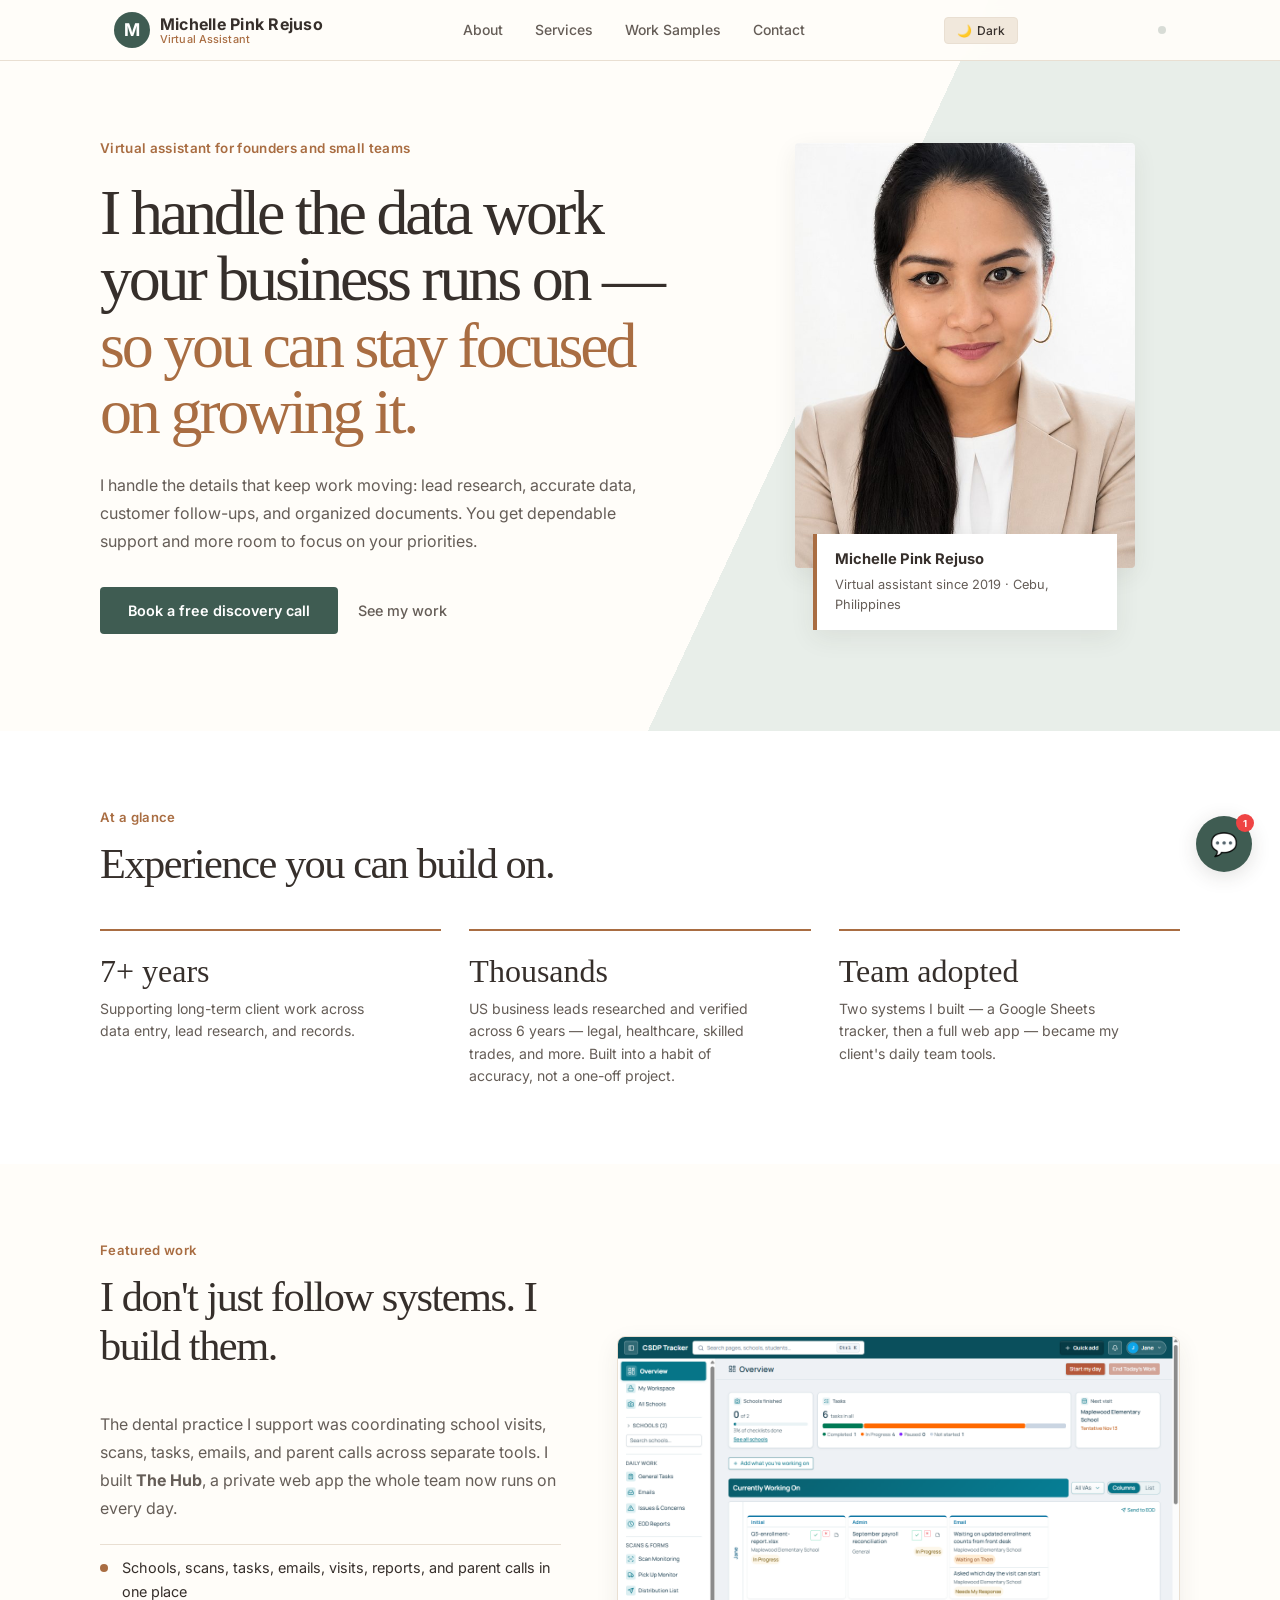
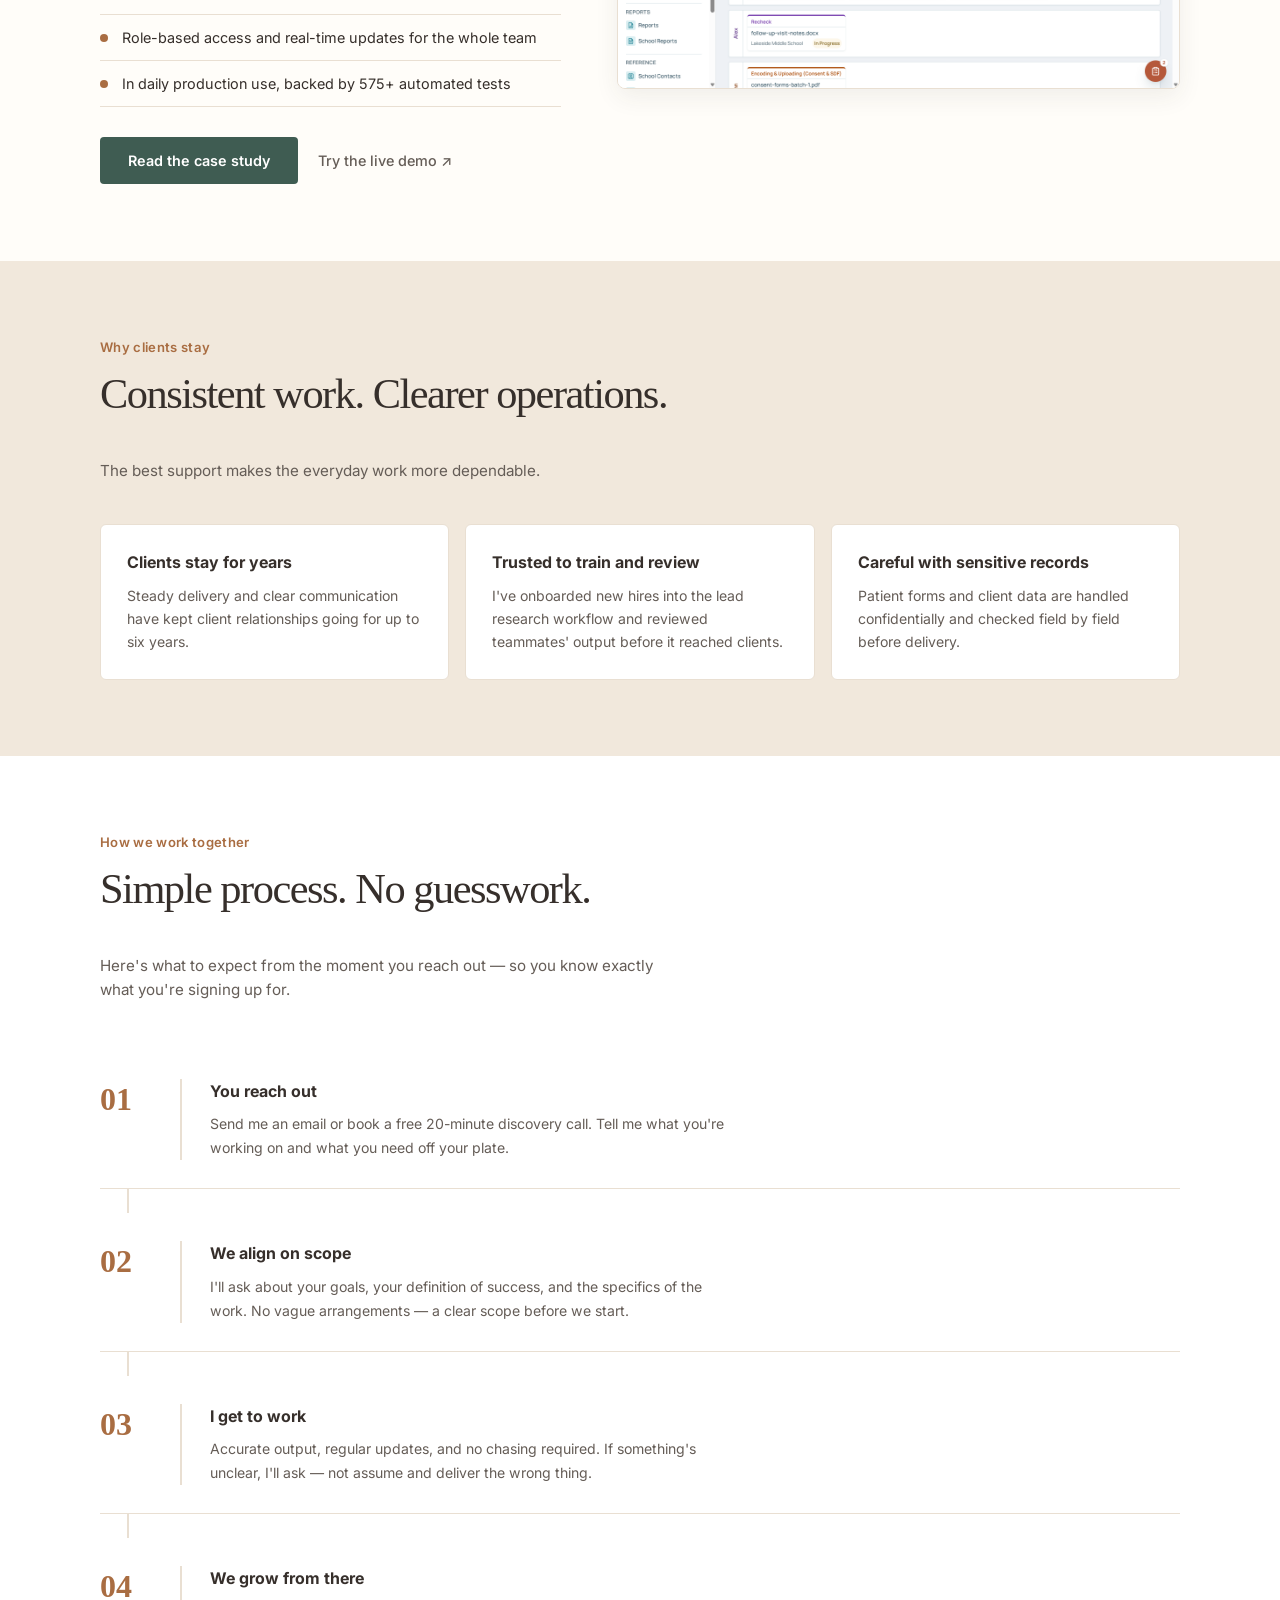
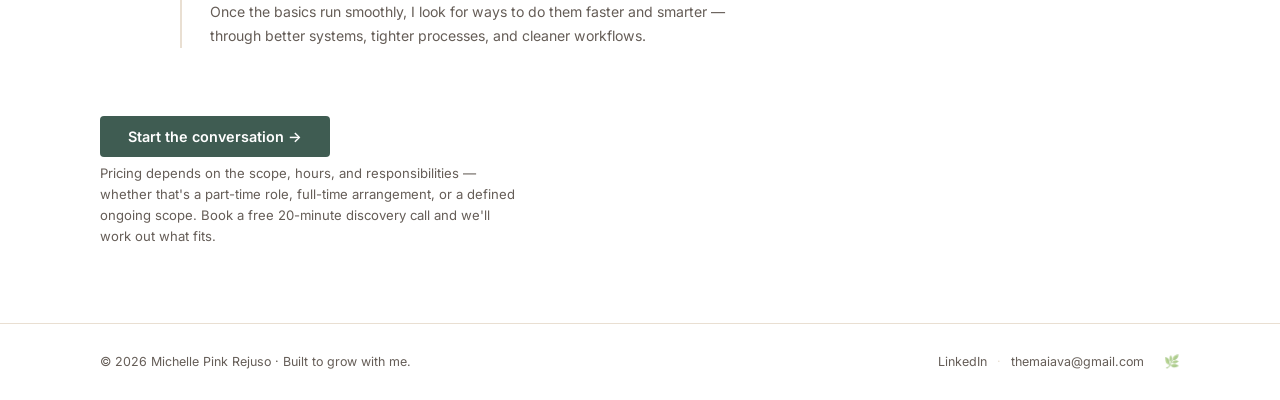
==== commit e9438494: "Lead with The Hub and real proof; make booking a call the main action Hiring-manager review: the str" ====
--- a/index.html
+++ b/index.html
@@ -47,16 +47,17 @@
         <h1>I handle the data work your business runs on — <span class="accent">so you can stay focused on growing it.</span></h1>
         <p class="hero-sub">I handle the details that keep work moving: lead research, accurate data, customer follow-ups, and organized documents. You get dependable support and more room to focus on your priorities.</p>
         <div class="hero-cta">
-          <a href="contact.html" class="btn-primary">Get in touch</a>
-          <a href="services.html" class="btn-ghost">Explore services</a>
-        </div>
-      </div>
-      <aside class="hero-proof" aria-label="How I support your business">
-        <p class="hero-proof-label">A steady pair of hands</p>
-        <div class="hero-proof-row"><strong>Accurate work</strong><span>Careful research, data entry, and record checks.</span></div>
-        <div class="hero-proof-row"><strong>Clear communication</strong><span>Useful updates and questions when details need confirming.</span></div>
-        <div class="hero-proof-row"><strong>Organized delivery</strong><span>Files and outputs your team can use right away.</span></div>
-      </aside>
+          <a href="https://calendly.com/themaiava" target="_blank" rel="noopener" class="btn-primary">Book a free discovery call</a>
+          <a href="works.html" class="btn-ghost">See my work</a>
+        </div>
+      </div>
+      <figure class="hero-photo">
+        <img src="assets/images/michelle.jpg" alt="Michelle Pink Rejuso" width="800" height="800" />
+        <figcaption>
+          <strong>Michelle Pink Rejuso</strong>
+          <span>Virtual assistant since 2019 · Cebu, Philippines</span>
+        </figcaption>
+      </figure>
     </div>
   </section>
 
@@ -76,9 +77,32 @@
         </div>
         <div class="number-card">
           <span class="number-val">Team adopted</span>
-          <span class="number-desc">A Google Sheets tracker I built became a daily team system.</span>
-        </div>
-      </div>
+          <span class="number-desc">Two systems I built — a Google Sheets tracker, then a full web app — became my client's daily team tools.</span>
+        </div>
+      </div>
+    </div>
+  </section>
+
+  <!-- FEATURED WORK -->
+  <section id="featured-work">
+    <div class="section-inner featured-layout">
+      <div class="featured-text">
+        <p class="section-label">Featured work</p>
+        <h2>I don't just follow systems. I build them.</h2>
+        <p>The dental practice I support was coordinating school visits, scans, tasks, emails, and parent calls across separate tools. I built <strong>The Hub</strong>, a private web app the whole team now runs on every day.</p>
+        <ul class="featured-points">
+          <li>Schools, scans, tasks, emails, visits, reports, and parent calls in one place</li>
+          <li>Role-based access and real-time updates for the whole team</li>
+          <li>In daily production use, backed by 575+ automated tests</li>
+        </ul>
+        <div class="featured-cta">
+          <a href="works.html#the-hub" class="btn-primary">Read the case study</a>
+          <a href="https://csdp.vahub.workers.dev" target="_blank" rel="noopener" class="btn-ghost">Try the live demo ↗</a>
+        </div>
+      </div>
+      <figure class="featured-shot">
+        <img src="assets/images/the-hub-demo.png" alt="The Hub dashboard showing school progress, task status, and what each team member is working on" width="1280" height="800" loading="lazy" />
+      </figure>
     </div>
   </section>
 
@@ -91,71 +115,20 @@
       <div class="proof-grid">
 
         <div class="proof-card">
-          <h3>Long-term client trust</h3>
-          <p>Steady delivery and clear communication have supported client relationships lasting up to six years.</p>
+          <h3>Clients stay for years</h3>
+          <p>Steady delivery and clear communication have kept client relationships going for up to six years.</p>
         </div>
 
         <div class="proof-card">
-          <h3>High-volume lead delivery</h3>
-          <p>Business contacts researched, checked, and organized for practical use in outreach.</p>
+          <h3>Trusted to train and review</h3>
+          <p>I've onboarded new hires into the lead research workflow and reviewed teammates' output before it reached clients.</p>
         </div>
 
         <div class="proof-card">
-          <h3>Attention to detail</h3>
-          <p>Records, lead lists, and data entries receive careful review before delivery.</p>
-        </div>
-
-        <div class="proof-card">
-          <h3>A tracker the team kept using</h3>
-          <p>I built a Google Sheets tracker to make file status visible. The team adopted it for daily work.</p>
-        </div>
-
-        <div class="proof-card">
-          <h3>Helped onboard new hires</h3>
-          <p>I helped new team members learn the lead research workflow during a growth period.</p>
-        </div>
-
-        <div class="proof-card">
-          <h3>Quality review</h3>
-          <p>I have reviewed teammates' output before it reached clients, with the same care I bring to my own work.</p>
-        </div>
-
-      </div>
-    </div>
-  </section>
-
-  <!-- WHO I WORK BEST WITH -->
-  <section id="fit">
-    <div class="section-inner">
-      <p class="section-label">Who I work best with</p>
-      <h2>For busy founders and lean teams.</h2>
-      <p class="fit-sub">If the detailed work is taking time away from your priorities, I can help bring order to it.</p>
-      <div class="fit-grid">
-
-        <div class="fit-card">
-          <h3>Founders who need breathing room</h3>
-          <p>Delegate recurring data and admin work to someone who communicates clearly and follows through.</p>
-        </div>
-
-        <div class="fit-card">
-          <h3>Small US businesses</h3>
-          <p>Get reliable support for essential work without adding a full in-house role.</p>
-        </div>
-
-        <div class="fit-card">
-          <h3>Agencies &amp; founders</h3>
-          <p>Keep lead lists, client information, and repeatable workflows organized as you grow.</p>
-        </div>
-
-        <div class="fit-card">
-          <h3>Clinics &amp; offices</h3>
-          <p>Receive careful document handling and attention to sensitive records.</p>
-        </div>
-
-      </div>
-      <div class="fit-cta">
-        <a href="contact.html" class="btn-primary">Work with me →</a>
-        <a href="services.html" class="btn-ghost">See all services</a>
+          <h3>Careful with sensitive records</h3>
+          <p>Patient forms and client data are handled confidentially and checked field by field before delivery.</p>
+        </div>
+
       </div>
     </div>
   </section>
--- a/style.css
+++ b/style.css
@@ -2688,17 +2688,7 @@
   opacity: 0.92;
   margin-bottom: 30px;
 }
-.direct-email-address {
-  display: inline-block;
-  color: inherit;
-  font-size: clamp(1.12rem, 2.2vw, 1.65rem);
-  font-weight: 600;
-  overflow-wrap: anywhere;
-  border-bottom: 1px solid currentColor;
-  padding-bottom: 6px;
-  margin-bottom: 27px;
-}
-.direct-email-button {
+.direct-primary-button {
   margin-top: auto;
   display: inline-flex;
   gap: 24px;
@@ -2711,7 +2701,8 @@
   font-size: 0.85rem;
   font-weight: 700;
 }
-.direct-email-button:hover { background: #f1e8dc; }
+.direct-primary-button:hover { background: #f1e8dc; }
+#the-hub { scroll-margin-top: 96px; }
 
 .direct-contact-options { display: flex; flex-direction: column; }
 .direct-contact-option {
@@ -2764,7 +2755,6 @@
 @media (max-width: 480px) {
   #contact.direct-contact-section { padding-inline: 20px; }
   .direct-contact-primary { padding: 30px 24px; }
-  .direct-email-address { font-size: 1.08rem; }
 }
 
 /* === WORK CARD LINKS === */
@@ -2817,3 +2807,80 @@
   border-left-color: var(--accent2);
   background: rgba(255,255,255,0.03);
 }
+
+/* === HERO PHOTO === */
+.hero-photo {
+  margin: 0;
+  width: 100%;
+  max-width: 340px;
+  justify-self: center;
+  align-self: center;
+}
+.hero-photo img {
+  display: block;
+  width: 100%;
+  height: auto;
+  aspect-ratio: 4 / 5;
+  object-fit: cover;
+  object-position: center 18%;
+  border-radius: 4px;
+  box-shadow: var(--shadow-md);
+}
+.hero-photo figcaption {
+  position: relative;
+  margin: -34px 18px 0;
+  padding: 14px 18px;
+  background: var(--bg2);
+  border-left: 4px solid var(--accent2);
+  box-shadow: var(--shadow-md);
+}
+.hero-photo figcaption strong { display: block; font-size: 0.92rem; color: var(--text); }
+.hero-photo figcaption span { display: block; margin-top: 3px; font-size: 0.8rem; color: var(--muted); }
+
+/* === FEATURED WORK (homepage) === */
+#featured-work { background: var(--bg); }
+#process { background: var(--bg2); }
+.featured-layout {
+  display: grid;
+  grid-template-columns: minmax(0, 0.9fr) minmax(0, 1.1fr);
+  gap: 56px;
+  align-items: center;
+}
+.featured-text > p:not(.section-label) {
+  color: var(--muted);
+  line-height: 1.75;
+  margin-bottom: 22px;
+}
+.featured-points { list-style: none; padding: 0; margin: 0 0 30px; }
+.featured-points li {
+  position: relative;
+  padding: 11px 0 11px 22px;
+  border-top: 1px solid var(--border);
+  font-size: 0.9rem;
+  color: var(--text);
+}
+.featured-points li:last-child { border-bottom: 1px solid var(--border); }
+.featured-points li::before {
+  content: '';
+  position: absolute;
+  left: 0;
+  top: 19px;
+  width: 8px;
+  height: 8px;
+  border-radius: 50%;
+  background: var(--accent2);
+}
+.featured-cta { display: flex; gap: 16px; flex-wrap: wrap; align-items: center; }
+.featured-shot {
+  margin: 0;
+  border: 1px solid var(--border);
+  border-radius: 8px;
+  overflow: hidden;
+  box-shadow: var(--shadow-md);
+}
+.featured-shot img { display: block; width: 100%; height: auto; }
+
+@media (max-width: 900px) {
+  .featured-layout { grid-template-columns: 1fr; gap: 36px; }
+  .hero-photo { max-width: 280px; justify-self: start; }
+}
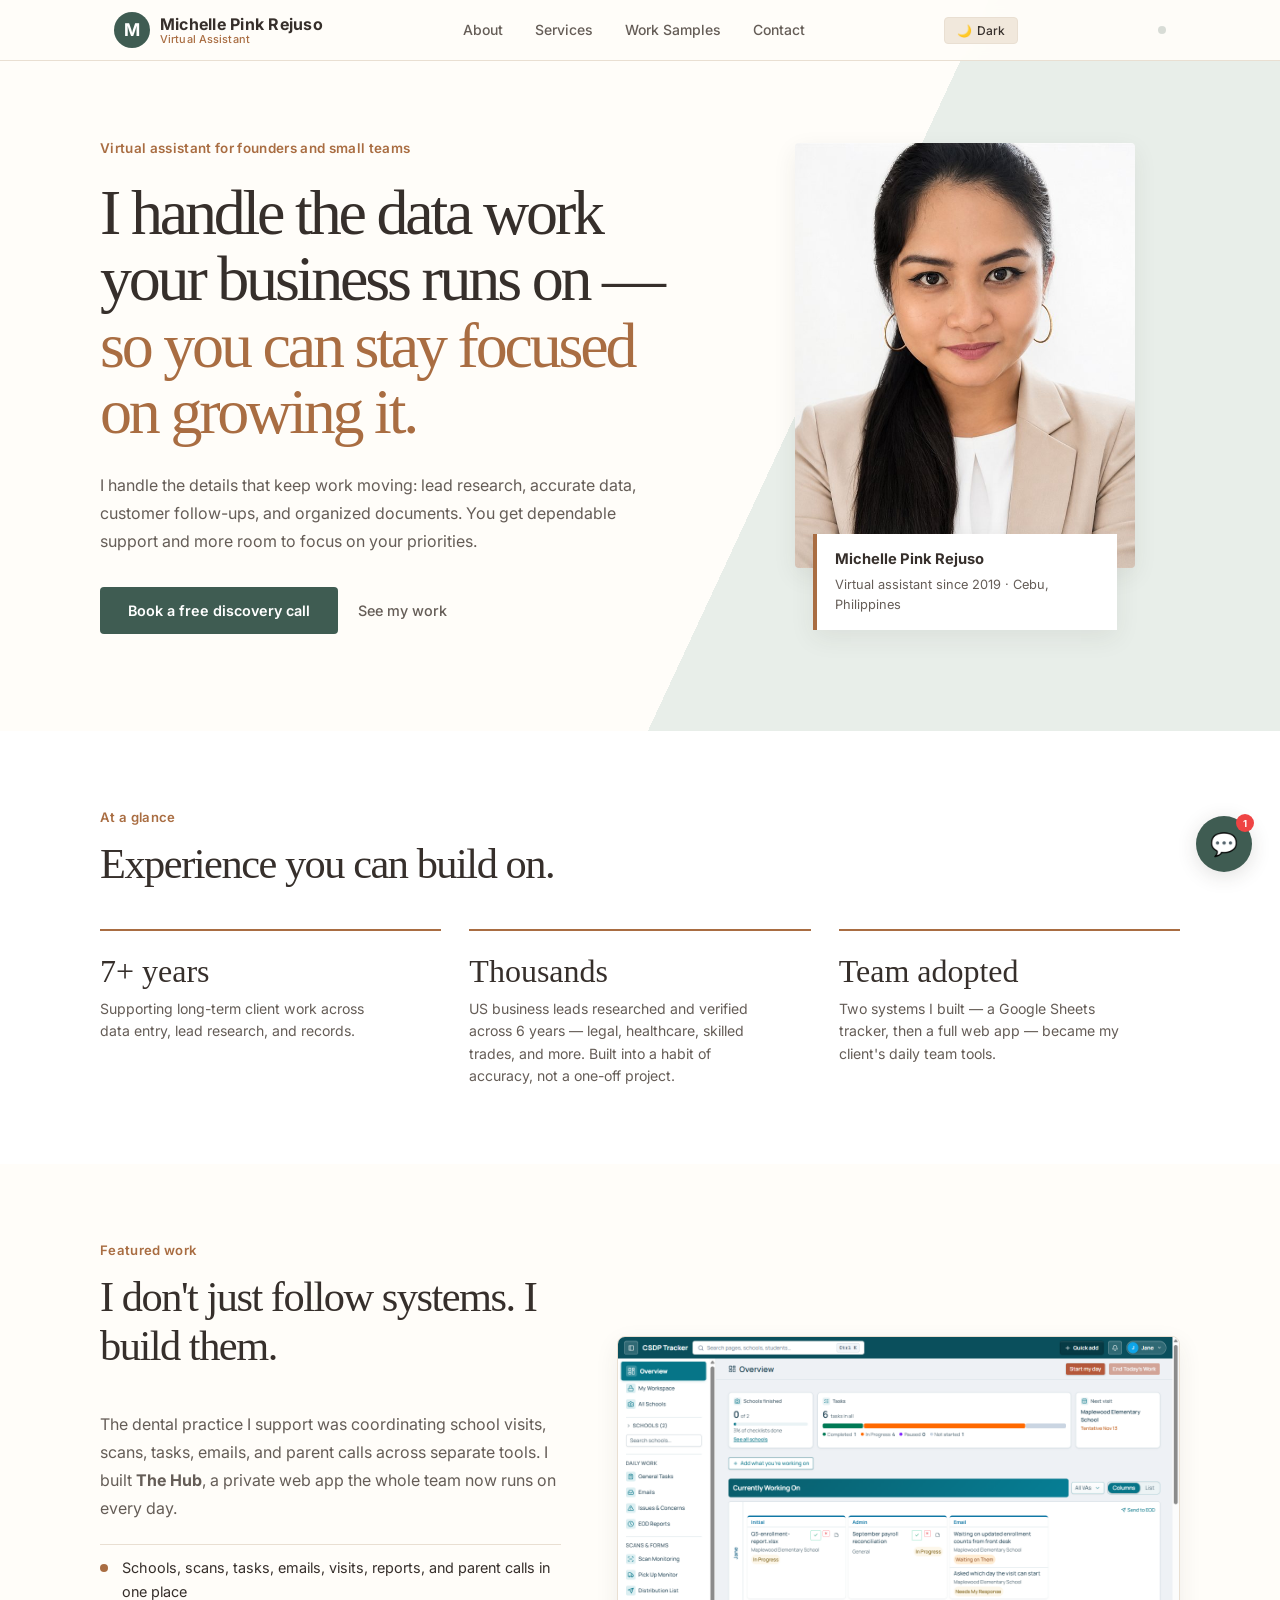
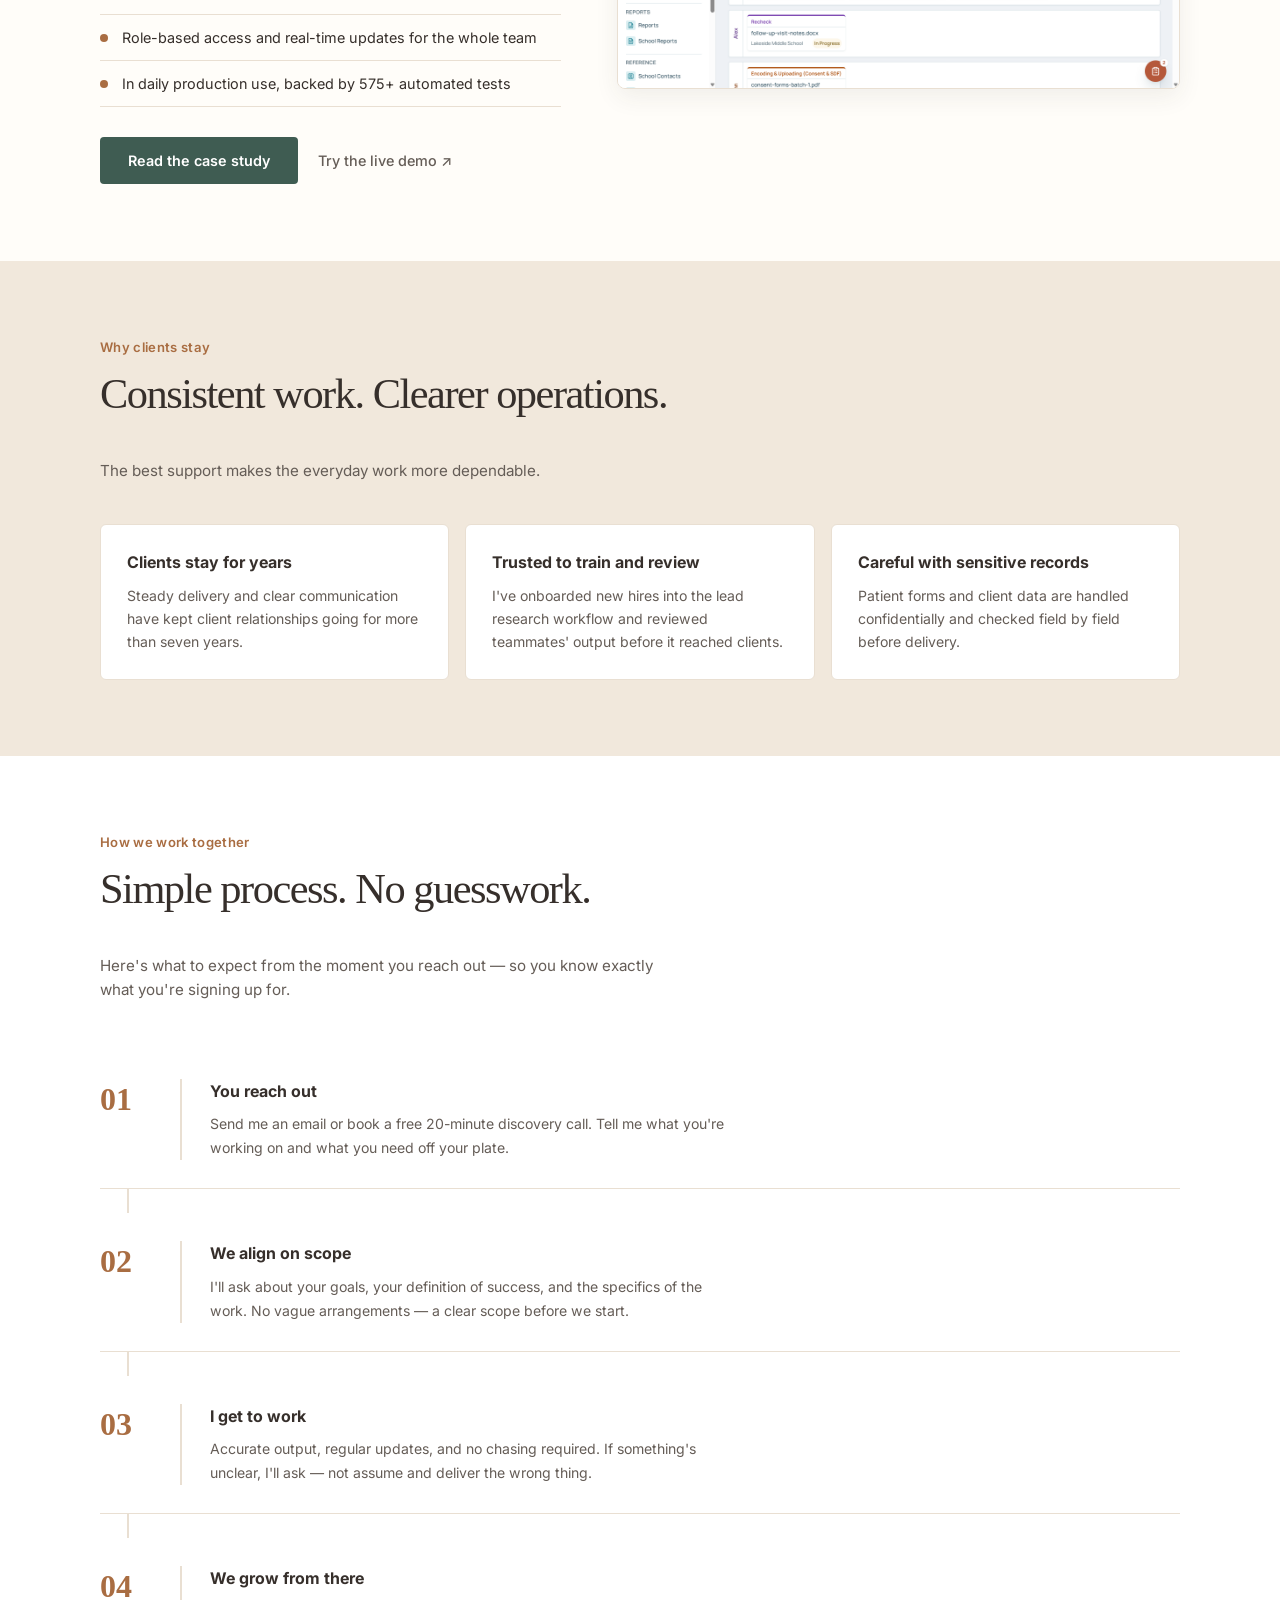
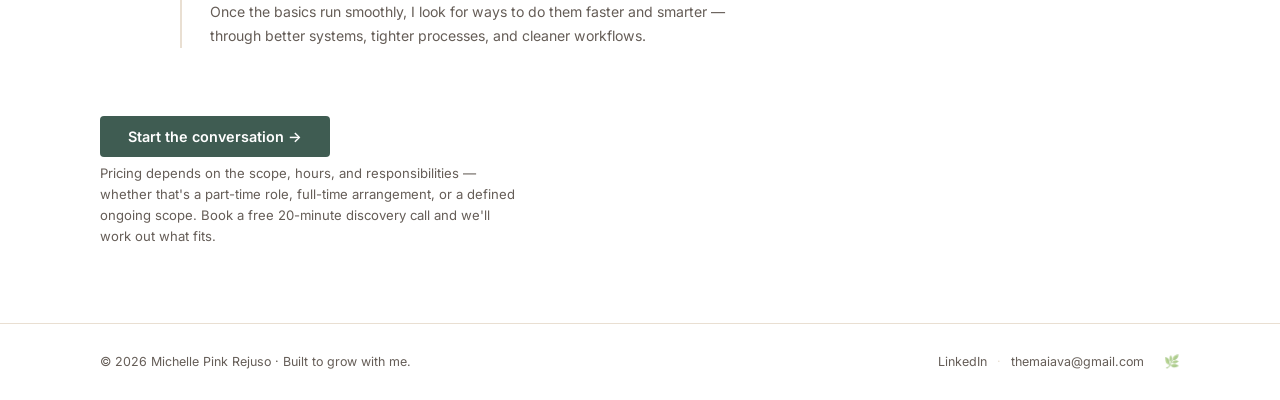
==== commit 173ea791: "Correct longest client relationship to 7+ years Co-Authored-By: Claude Opus 5.5 <noreply@anthropic.c" ====
--- a/index.html
+++ b/index.html
@@ -116,7 +116,7 @@
 
         <div class="proof-card">
           <h3>Clients stay for years</h3>
-          <p>Steady delivery and clear communication have kept client relationships going for up to six years.</p>
+          <p>Steady delivery and clear communication have kept client relationships going for more than seven years.</p>
         </div>
 
         <div class="proof-card">
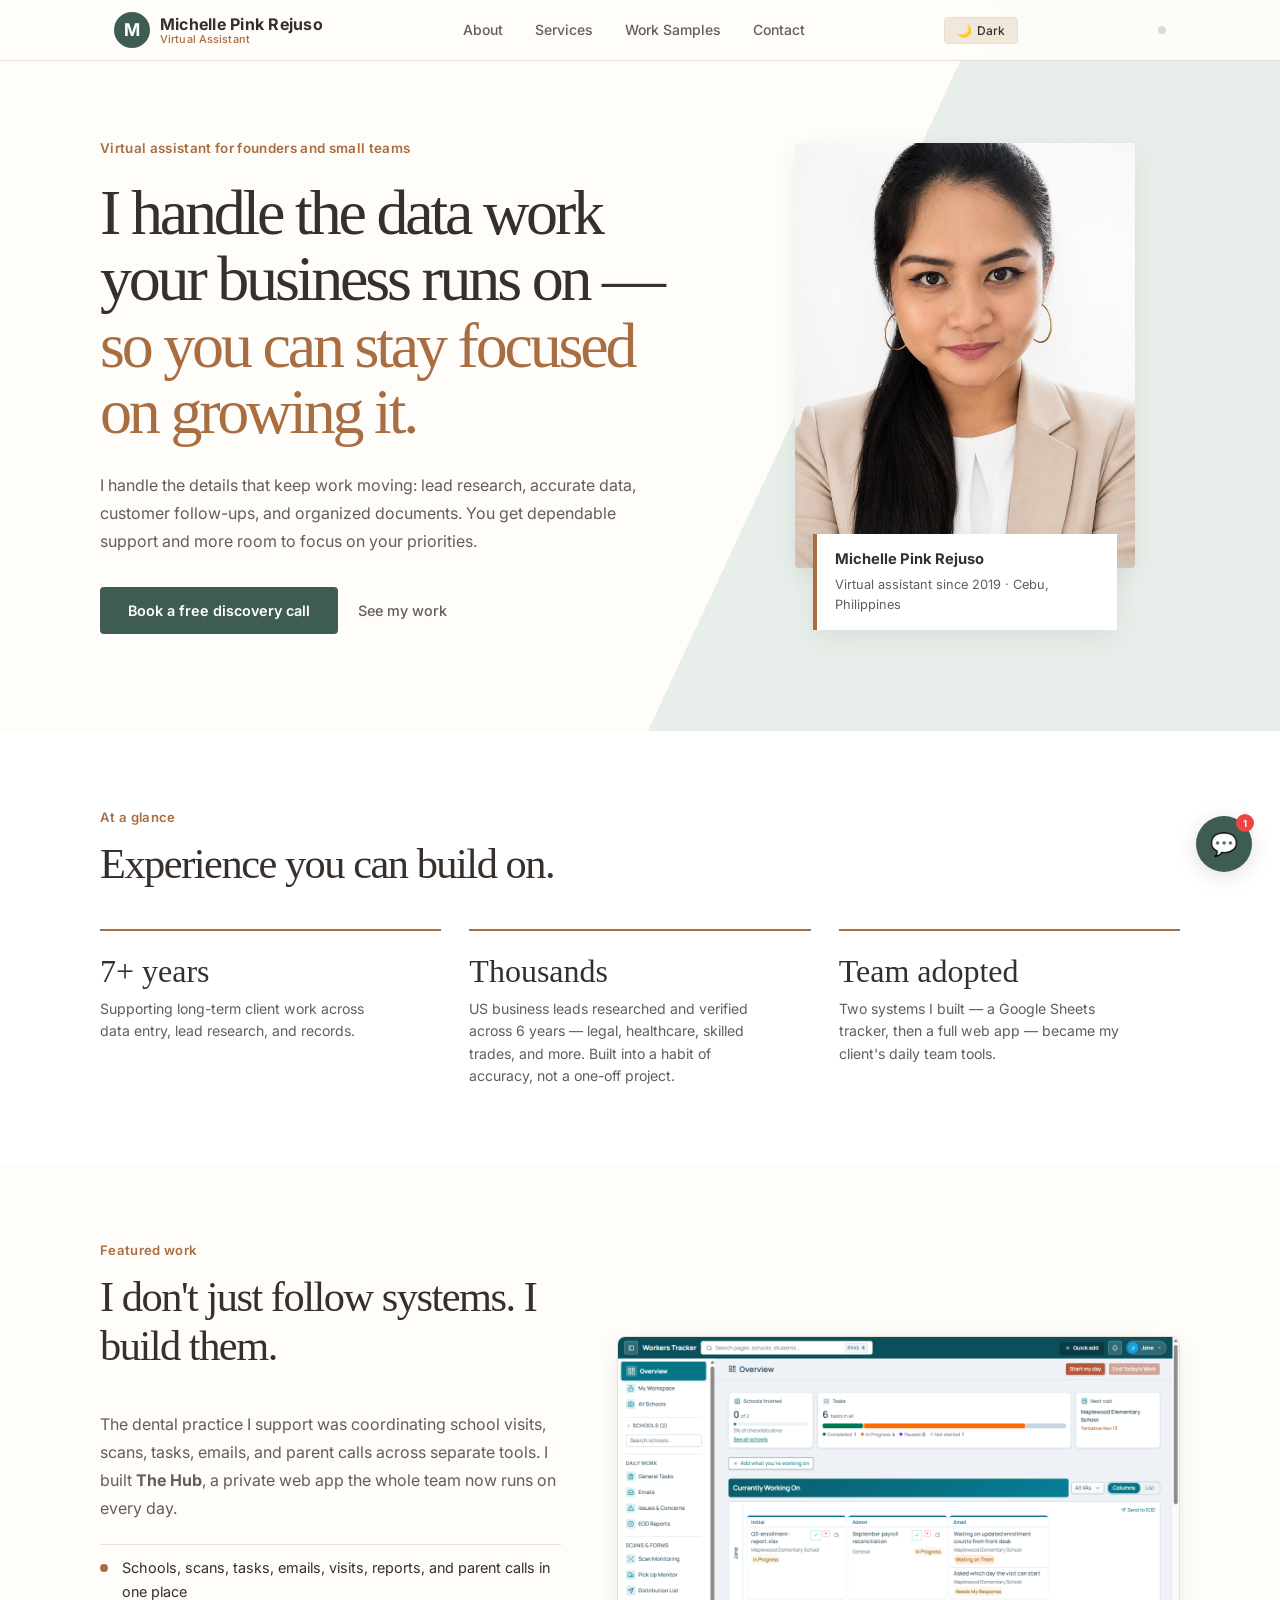
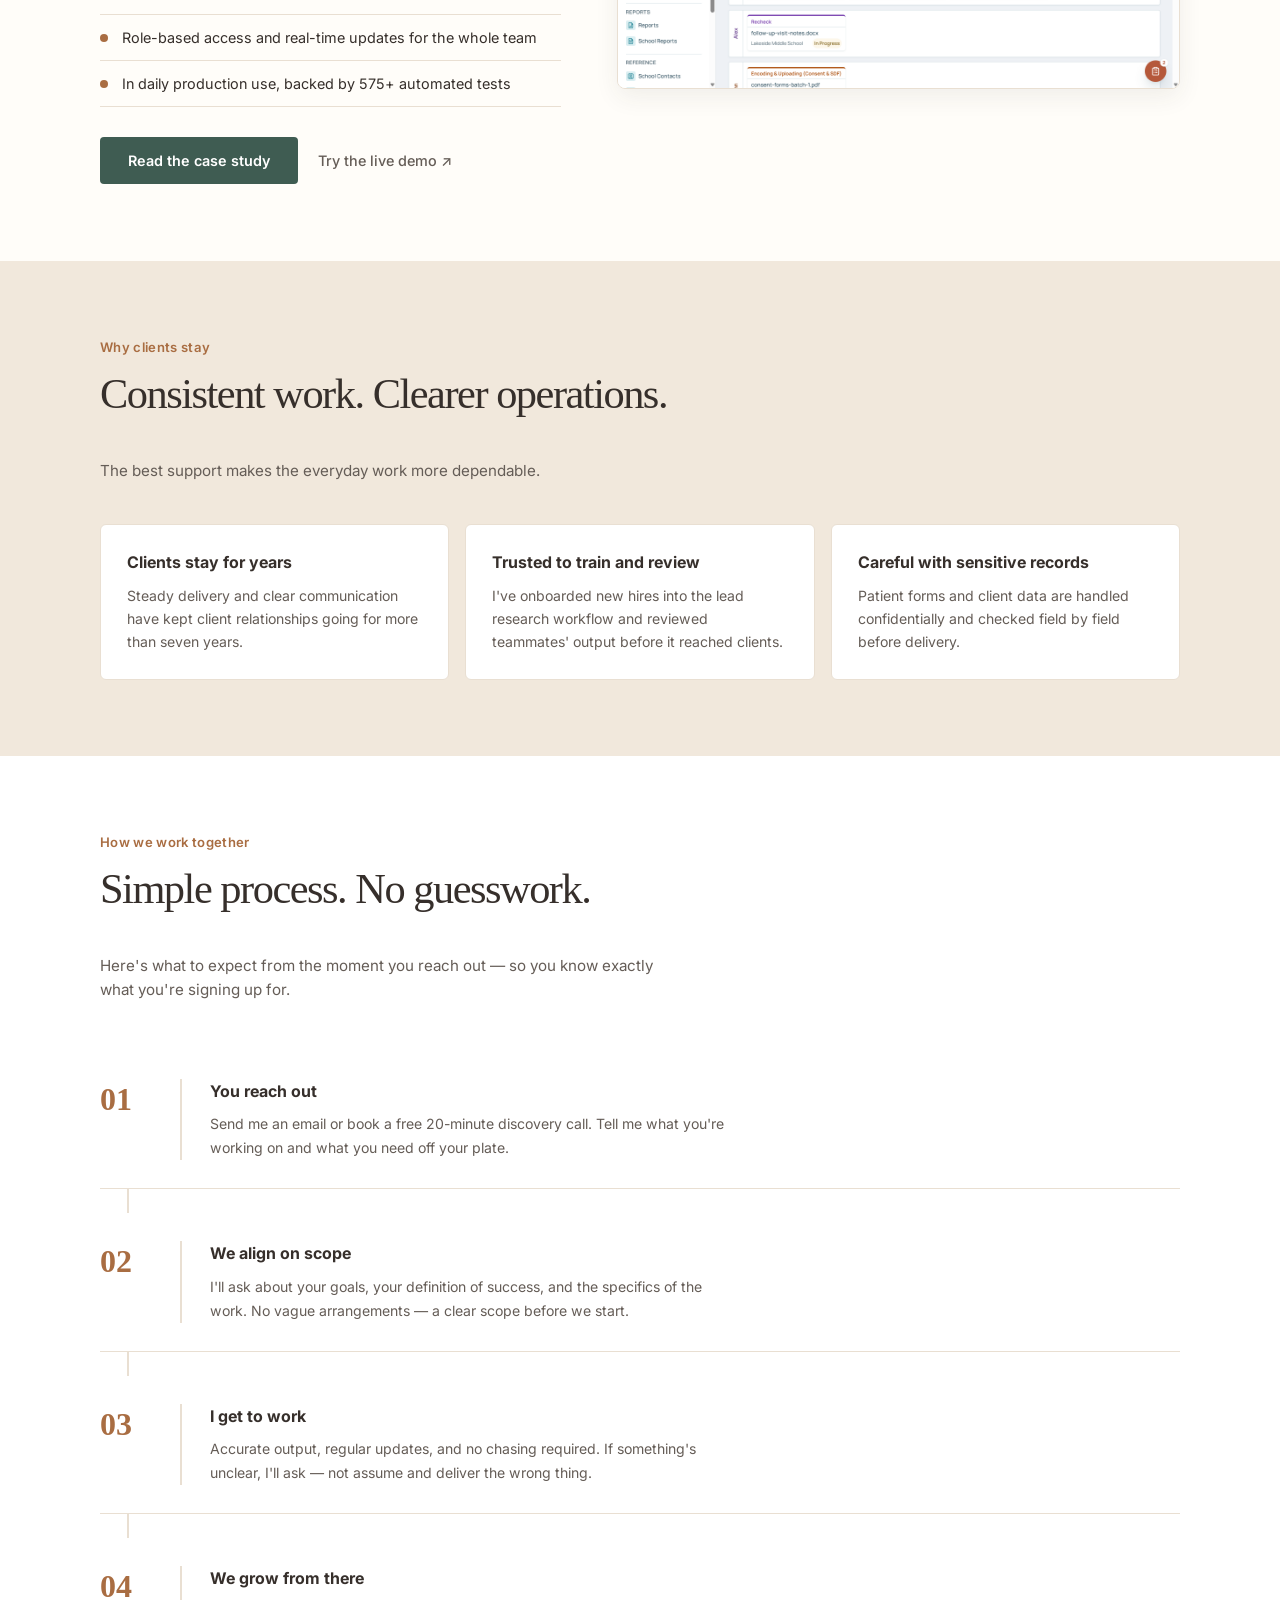
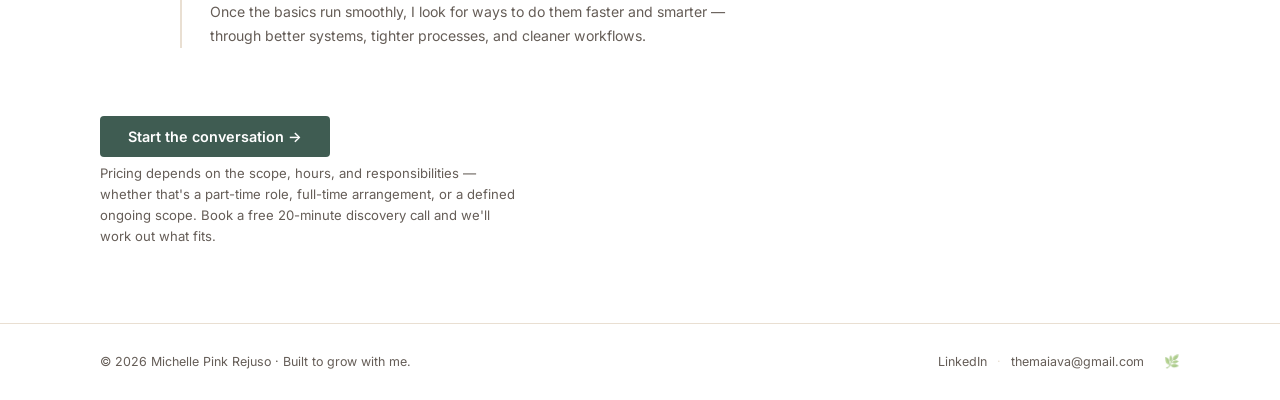
==== commit 9413d4cf: "Remove CSDP from the demo; show it as Workers Tracker Retake the dashboard screenshot with the app h" ====
--- a/index.html
+++ b/index.html
@@ -101,7 +101,7 @@
         </div>
       </div>
       <figure class="featured-shot">
-        <img src="assets/images/the-hub-demo.png" alt="The Hub dashboard showing school progress, task status, and what each team member is working on" width="1280" height="800" loading="lazy" />
+        <img src="assets/images/workers-tracker-demo.png" alt="The Hub dashboard showing school progress, task status, and what each team member is working on" width="1280" height="800" loading="lazy" />
       </figure>
     </div>
   </section>
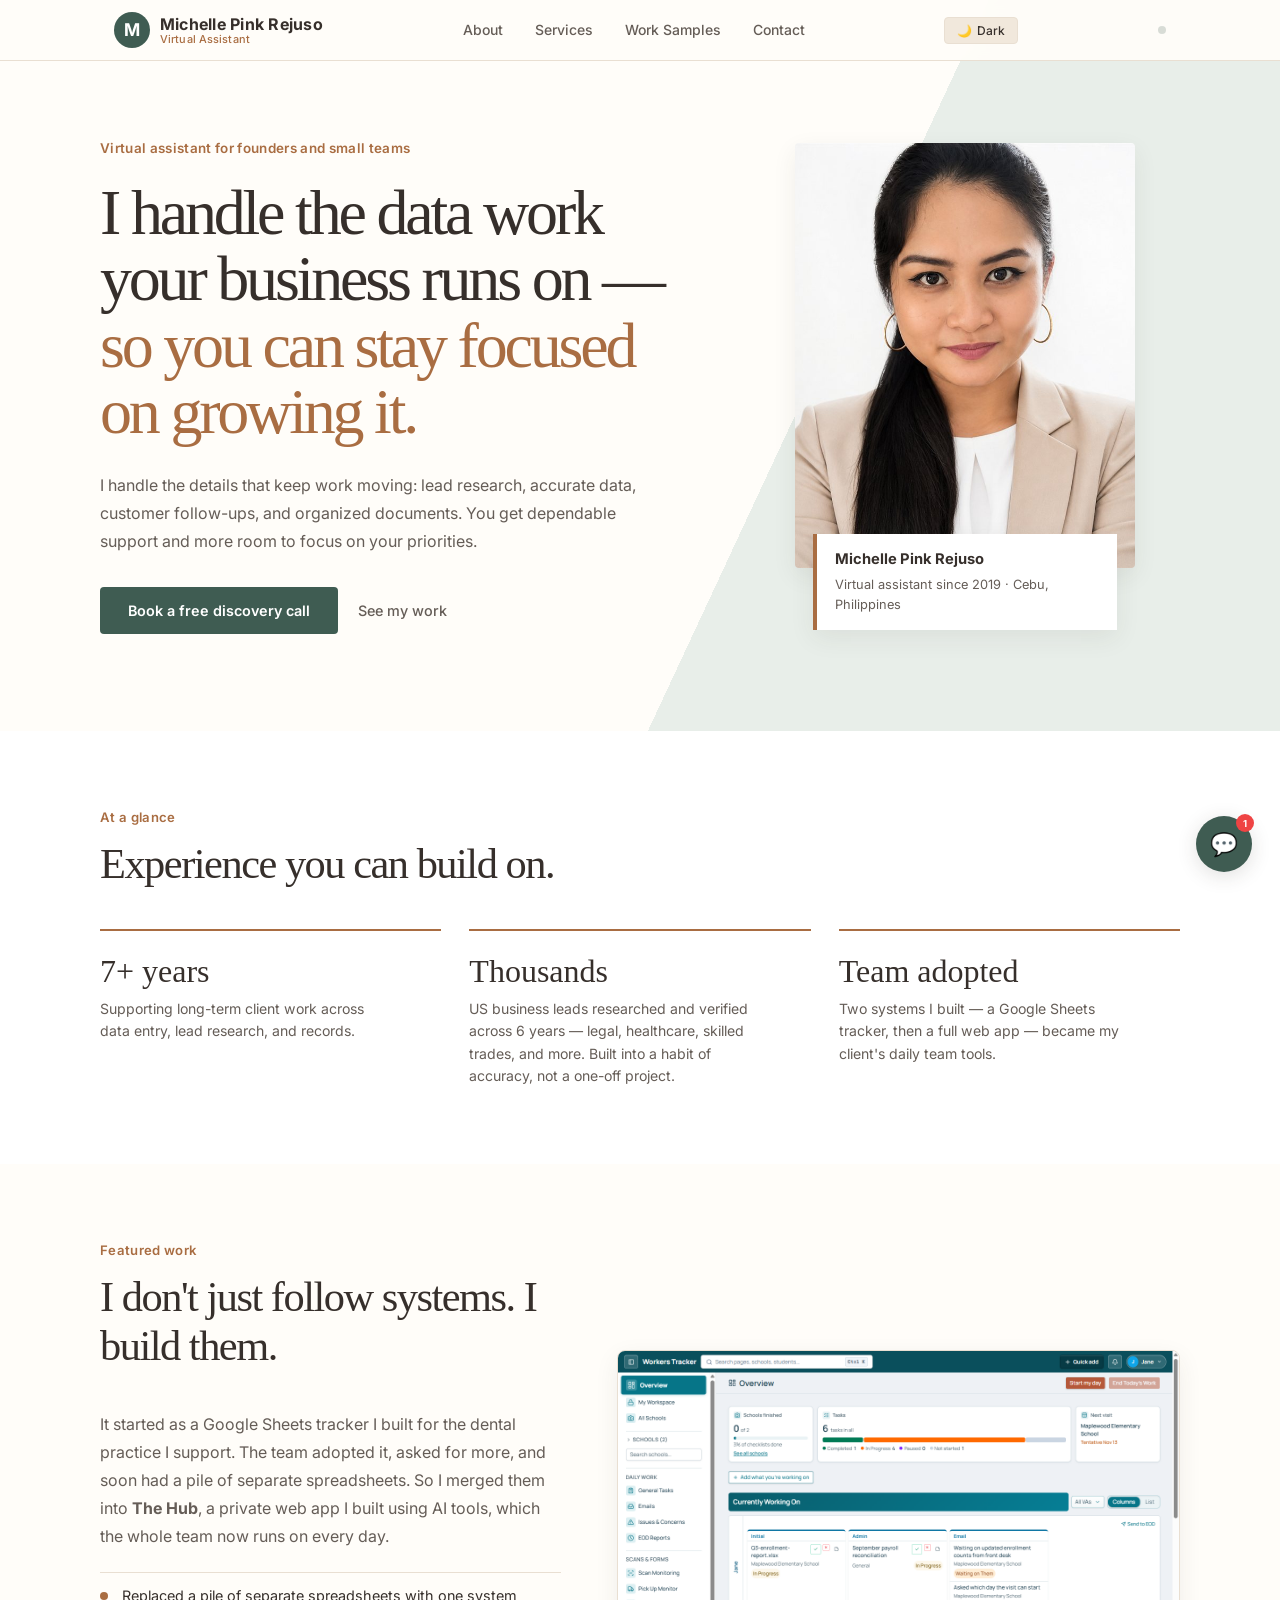
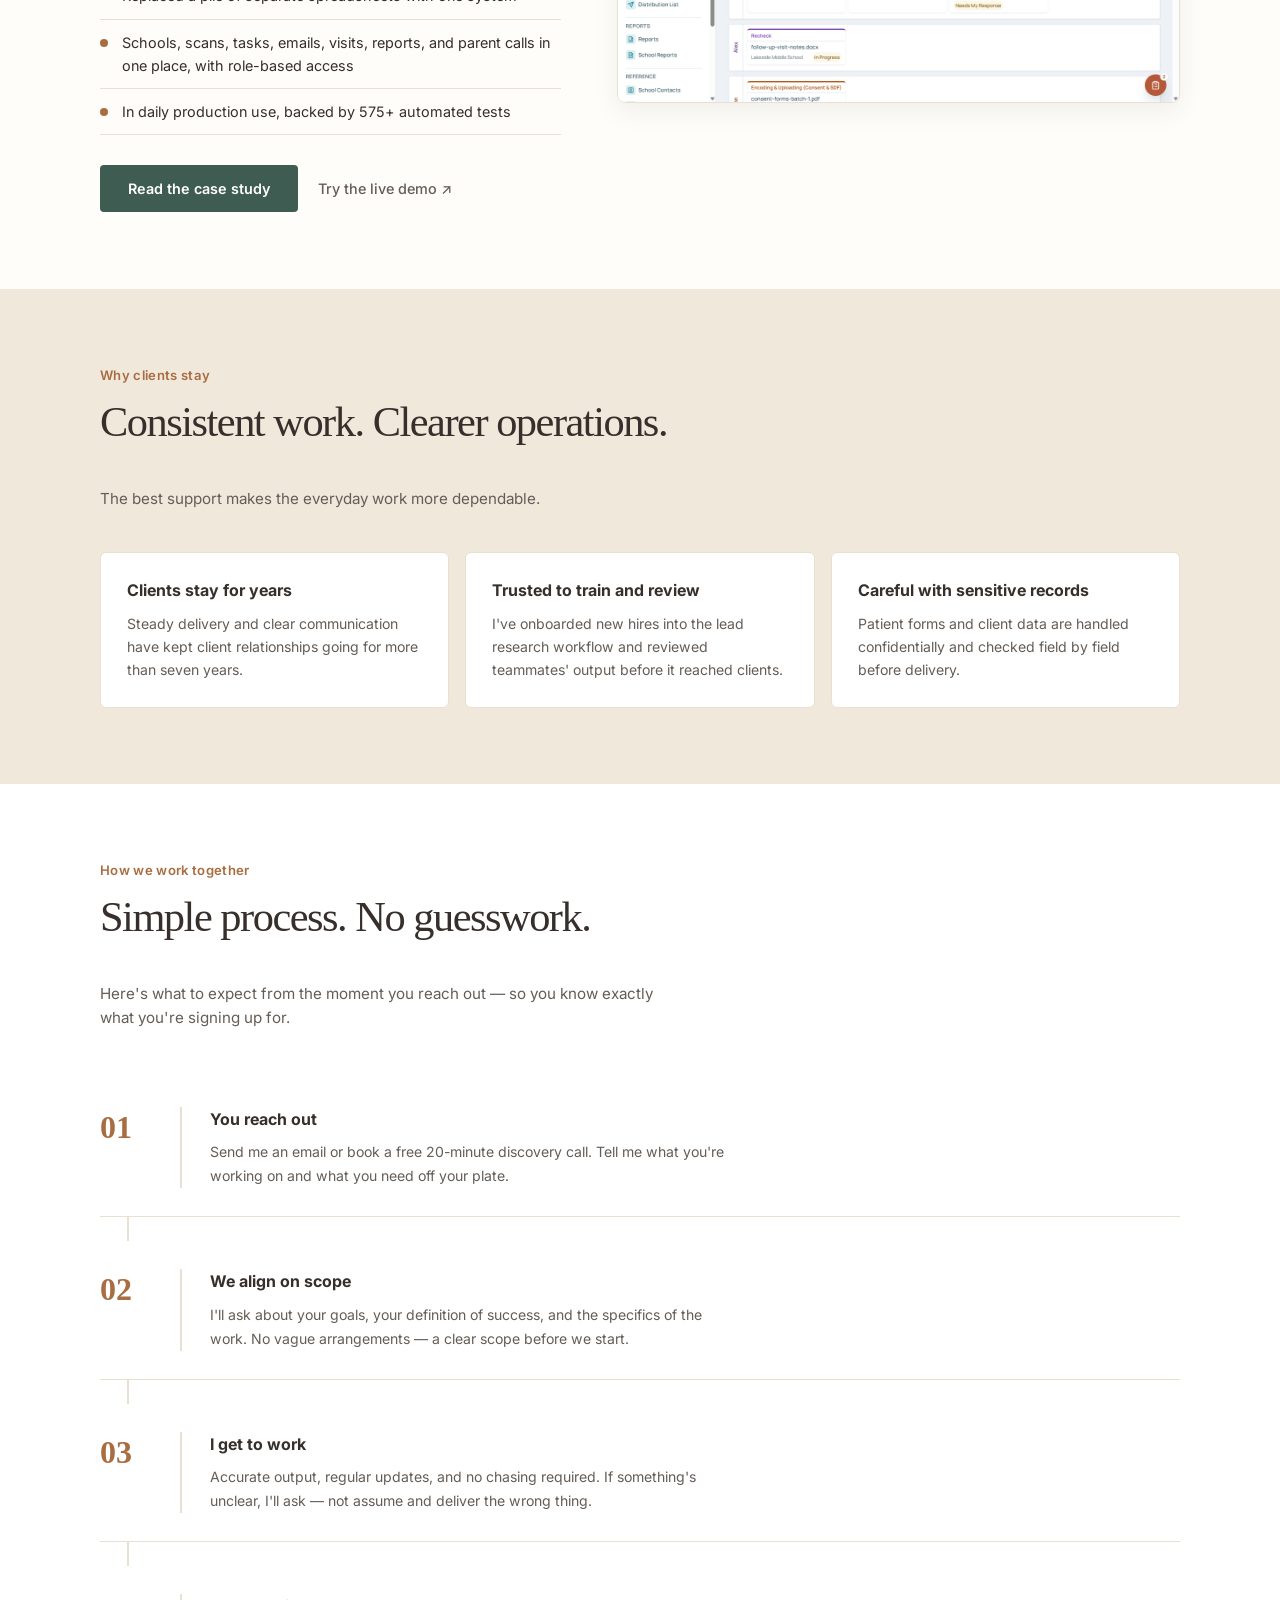
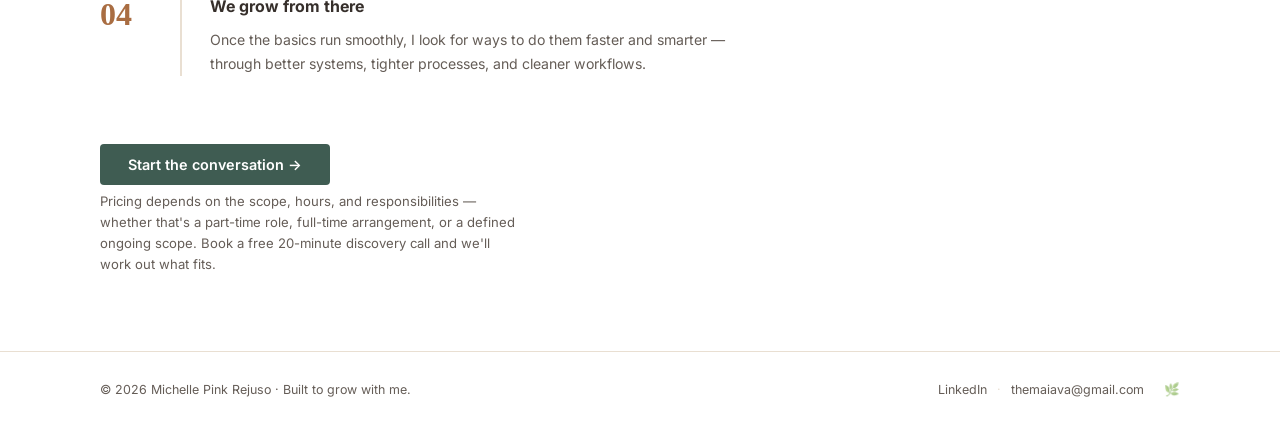
==== commit 6f2387c3: "Tell The Hub's origin story: from one spreadsheet to one web app The Hub grew out of the Google Shee" ====
--- a/index.html
+++ b/index.html
@@ -89,10 +89,10 @@
       <div class="featured-text">
         <p class="section-label">Featured work</p>
         <h2>I don't just follow systems. I build them.</h2>
-        <p>The dental practice I support was coordinating school visits, scans, tasks, emails, and parent calls across separate tools. I built <strong>The Hub</strong>, a private web app the whole team now runs on every day.</p>
+        <p>It started as a Google Sheets tracker I built for the dental practice I support. The team adopted it, asked for more, and soon had a pile of separate spreadsheets. So I merged them into <strong>The Hub</strong>, a private web app I built using AI tools, which the whole team now runs on every day.</p>
         <ul class="featured-points">
-          <li>Schools, scans, tasks, emails, visits, reports, and parent calls in one place</li>
-          <li>Role-based access and real-time updates for the whole team</li>
+          <li>Replaced a pile of separate spreadsheets with one system</li>
+          <li>Schools, scans, tasks, emails, visits, reports, and parent calls in one place, with role-based access</li>
           <li>In daily production use, backed by 575+ automated tests</li>
         </ul>
         <div class="featured-cta">
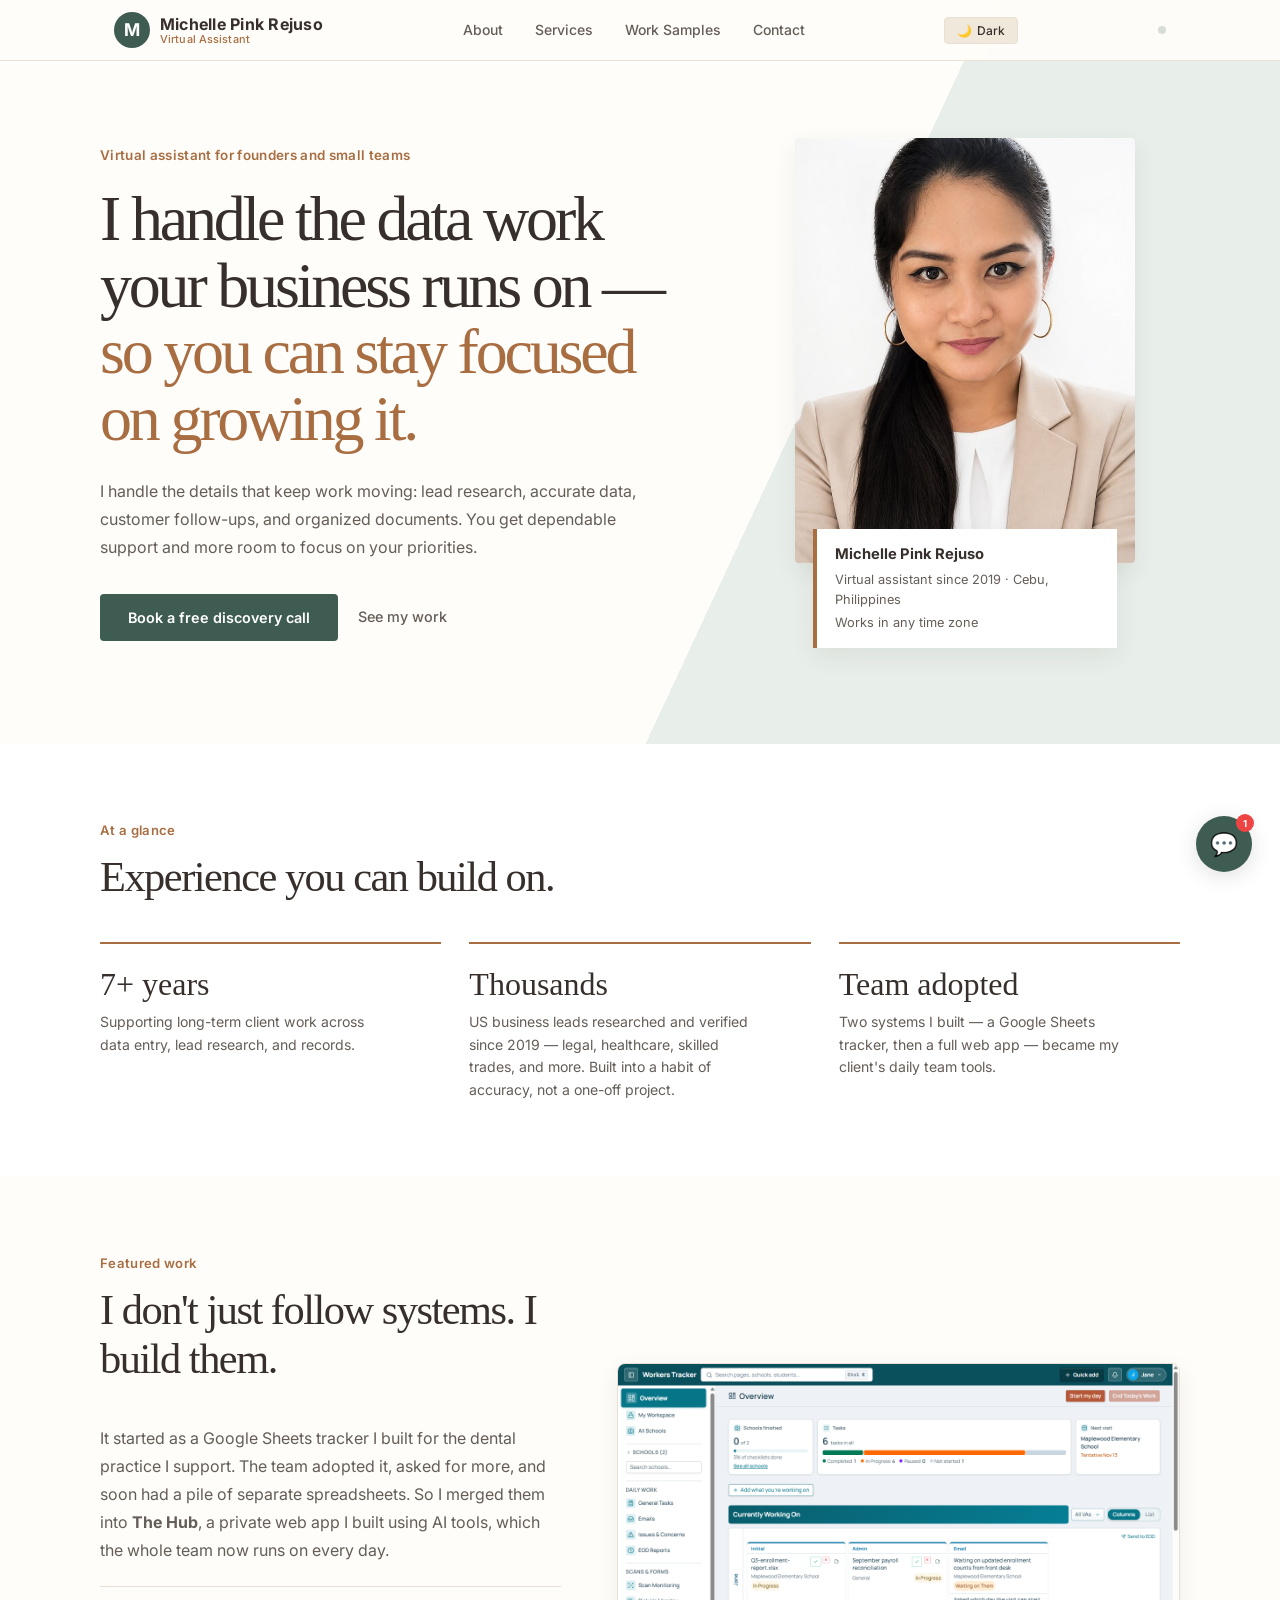
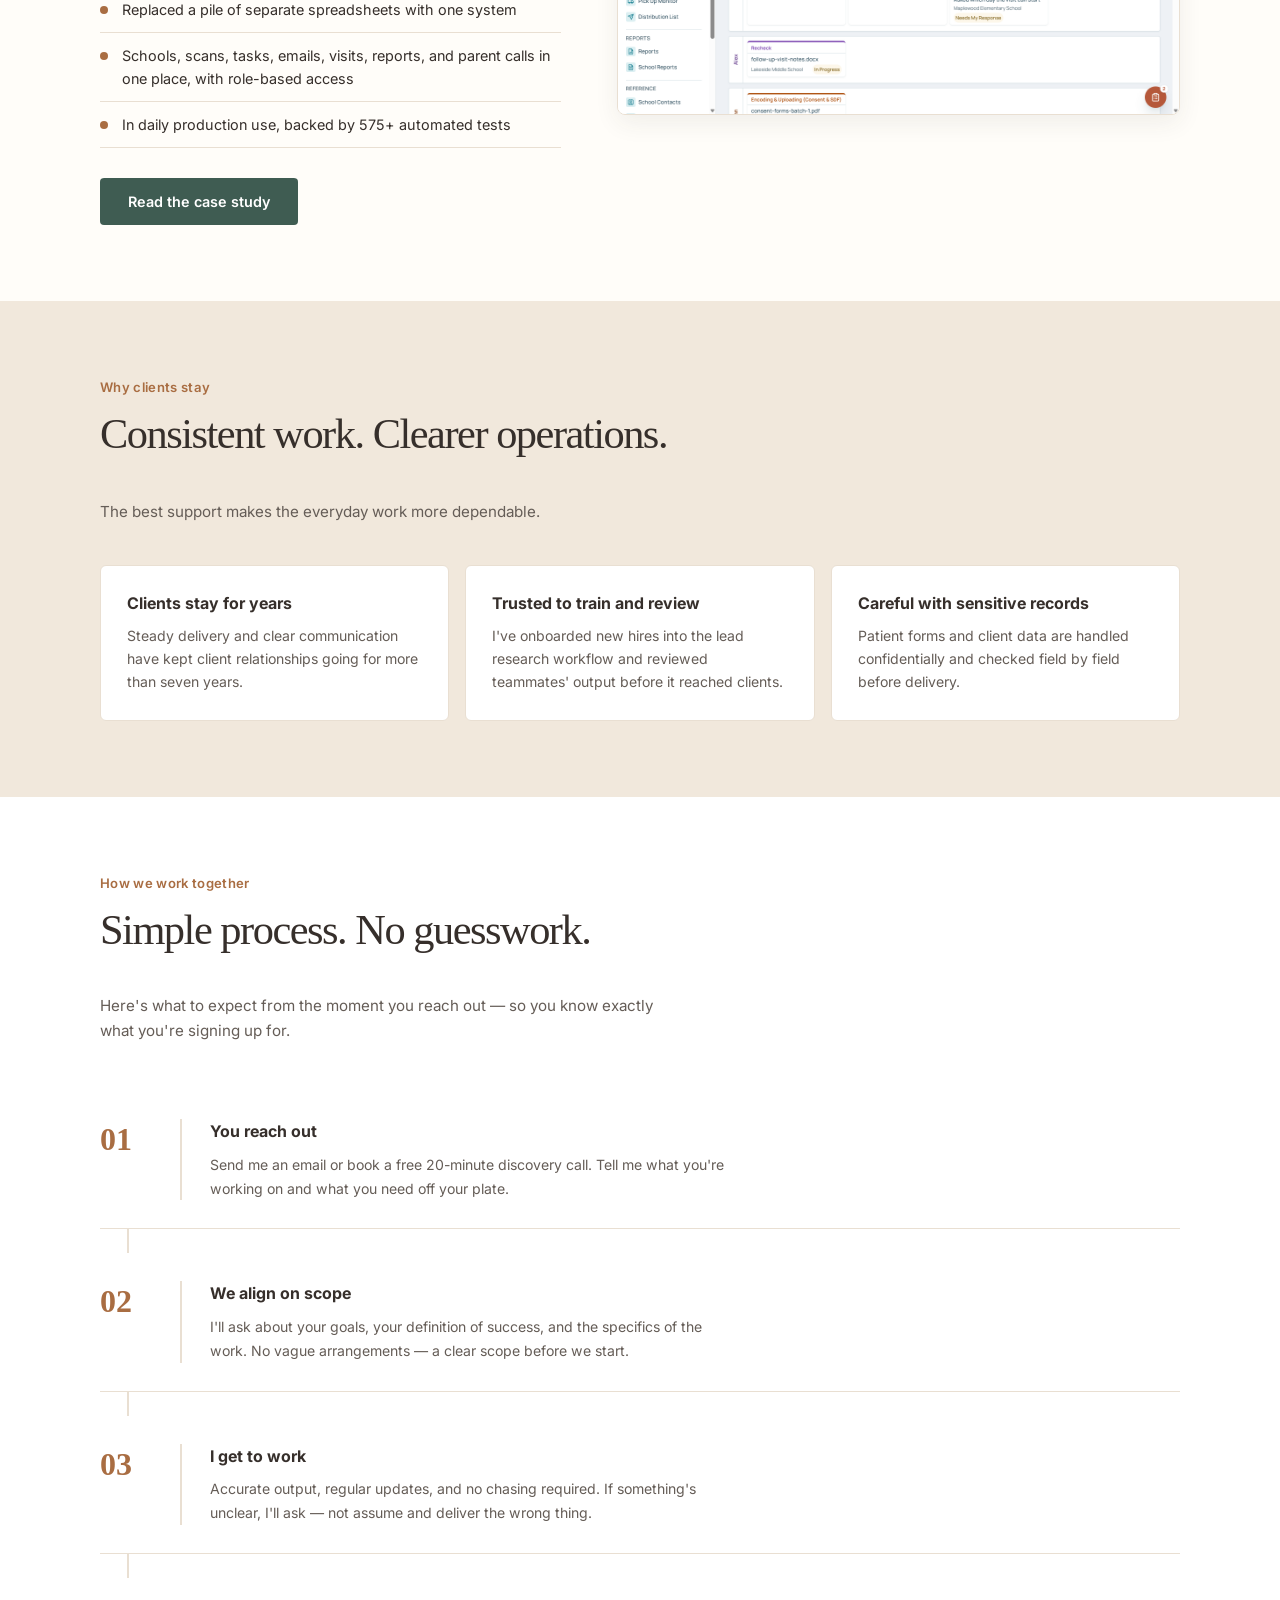
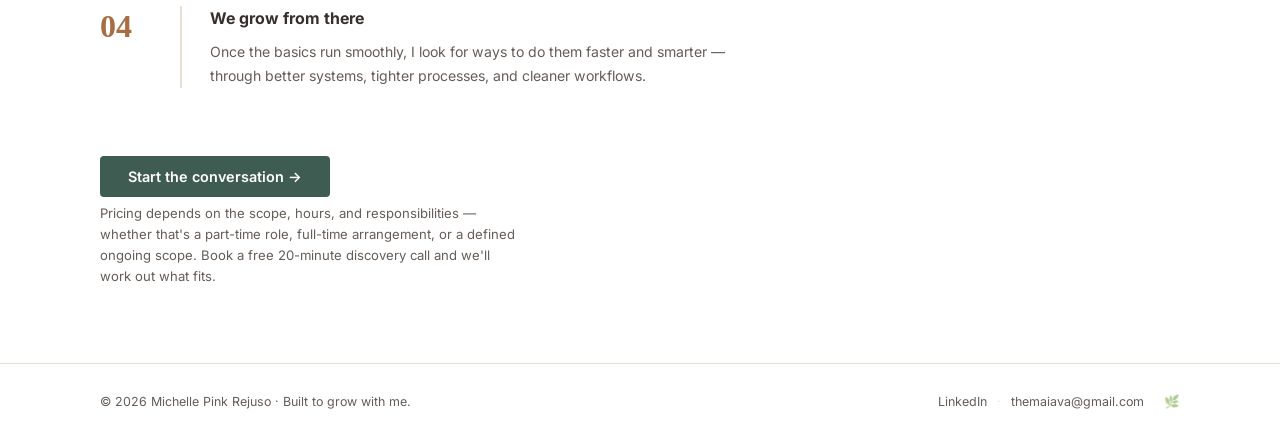
==== commit a46370f6: "Remove live demo links, add any-time-zone availability, update to 7+ years The live demo's name and " ====
--- a/index.html
+++ b/index.html
@@ -56,6 +56,7 @@
         <figcaption>
           <strong>Michelle Pink Rejuso</strong>
           <span>Virtual assistant since 2019 · Cebu, Philippines</span>
+          <span>Works in any time zone</span>
         </figcaption>
       </figure>
     </div>
@@ -73,7 +74,7 @@
         </div>
         <div class="number-card">
           <span class="number-val">Thousands</span>
-          <span class="number-desc">US business leads researched and verified across 6 years — legal, healthcare, skilled trades, and more. Built into a habit of accuracy, not a one-off project.</span>
+          <span class="number-desc">US business leads researched and verified since 2019 — legal, healthcare, skilled trades, and more. Built into a habit of accuracy, not a one-off project.</span>
         </div>
         <div class="number-card">
           <span class="number-val">Team adopted</span>
@@ -97,7 +98,6 @@
         </ul>
         <div class="featured-cta">
           <a href="works.html#the-hub" class="btn-primary">Read the case study</a>
-          <a href="https://csdp.vahub.workers.dev" target="_blank" rel="noopener" class="btn-ghost">Try the live demo ↗</a>
         </div>
       </div>
       <figure class="featured-shot">
--- a/style.css
+++ b/style.css
@@ -2417,21 +2417,6 @@
   margin-bottom: 25px;
 }
 .hero-sub { max-width: 555px; font-size: 1rem; line-height: 1.75; margin-bottom: 32px; }
-.hero-proof {
-  background: var(--bg3);
-  border-left: 5px solid var(--accent2);
-  padding: 34px 32px;
-  align-self: center;
-}
-.hero-proof-label {
-  color: var(--accent2);
-  font-size: 0.8rem;
-  font-weight: 700;
-  margin-bottom: 22px;
-}
-.hero-proof-row { padding: 18px 0; border-top: 1px solid var(--border); }
-.hero-proof-row strong { display: block; font-size: 0.92rem; color: var(--text); margin-bottom: 5px; }
-.hero-proof-row span { display: block; color: var(--muted); font-size: 0.83rem; line-height: 1.6; }
 
 #numbers { background: var(--bg2); }
 #numbers .numbers-grid { grid-template-columns: repeat(3, minmax(0, 1fr)); gap: 28px; }
@@ -2578,7 +2563,6 @@
   .logo { gap: 6px; }
   .nav-inner { padding-inline: 16px; }
   #hero h1 { font-size: clamp(2.5rem, 12vw, 3.2rem); }
-  .hero-proof { padding: 25px; }
   .work-card { padding: 23px; }
 }
 @media (prefers-reduced-motion: reduce) {
@@ -2757,14 +2741,6 @@
   .direct-contact-primary { padding: 30px 24px; }
 }
 
-/* === WORK CARD LINKS === */
-.work-card-links {
-  display: flex;
-  gap: 10px;
-  flex-wrap: wrap;
-  margin-top: 4px;
-}
-
 /* === SCROLL REVEAL === */
 .scroll-reveal {
   opacity: 0;
@@ -2800,12 +2776,6 @@
 }
 [data-theme="dark"] footer {
   box-shadow: 0 -1px 0 rgba(255,255,255,0.04);
-}
-[data-theme="dark"] .work-link { color: var(--accent); }
-[data-theme="dark"] .work-link:hover { color: #fff; }
-[data-theme="dark"] .hero-proof {
-  border-left-color: var(--accent2);
-  background: rgba(255,255,255,0.03);
 }
 
 /* === HERO PHOTO === */
